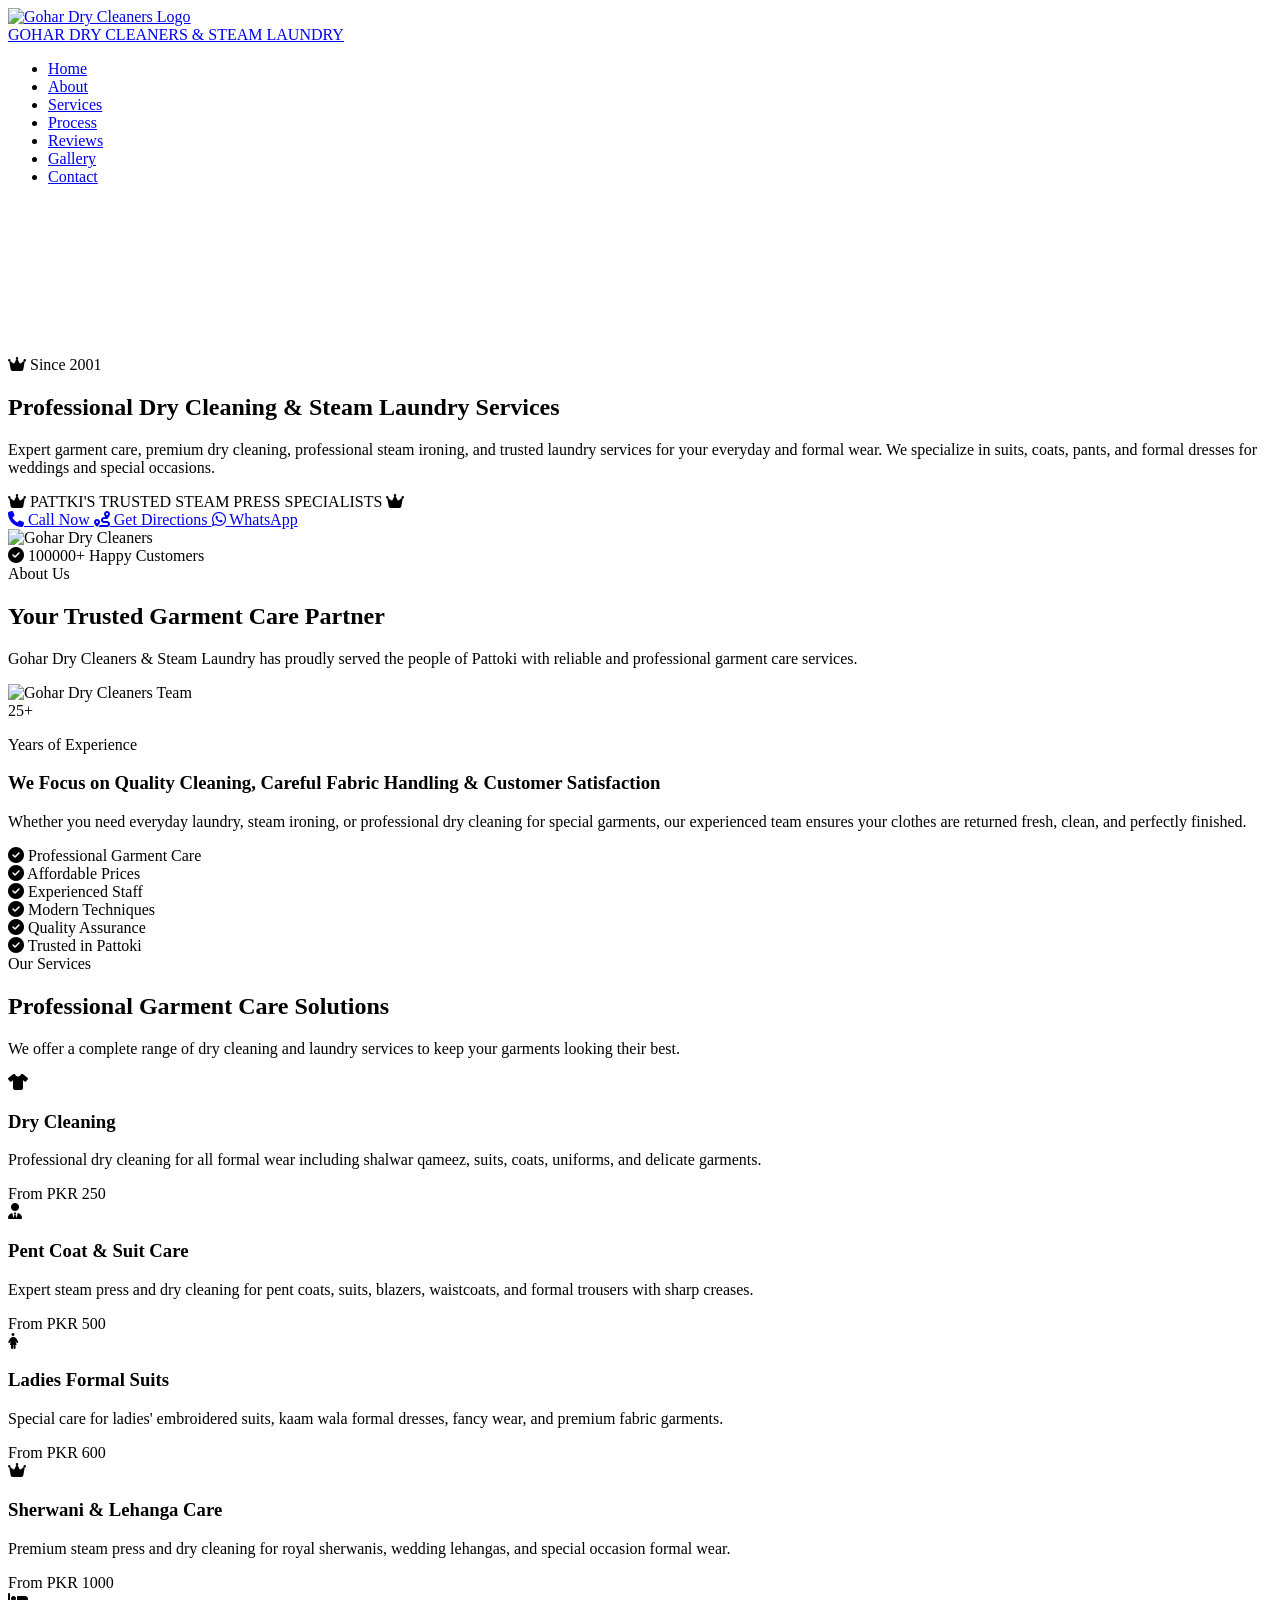
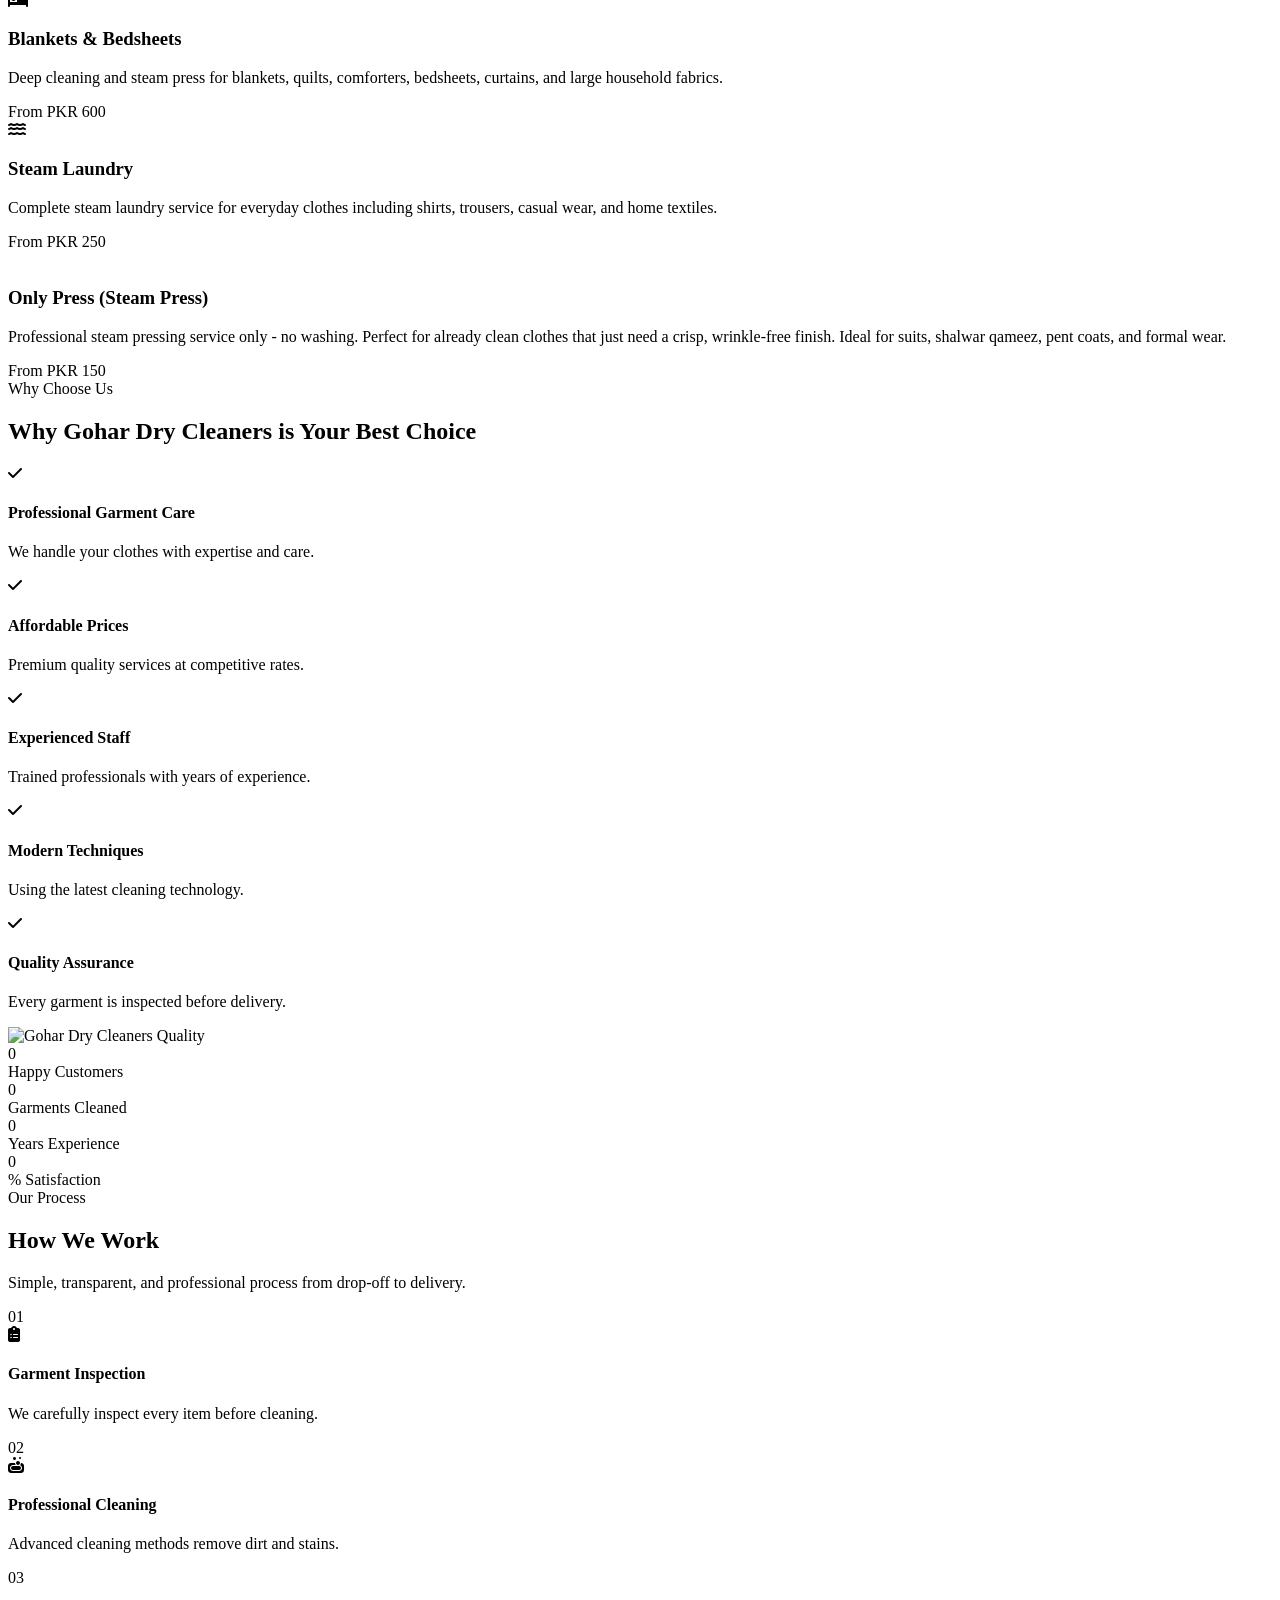
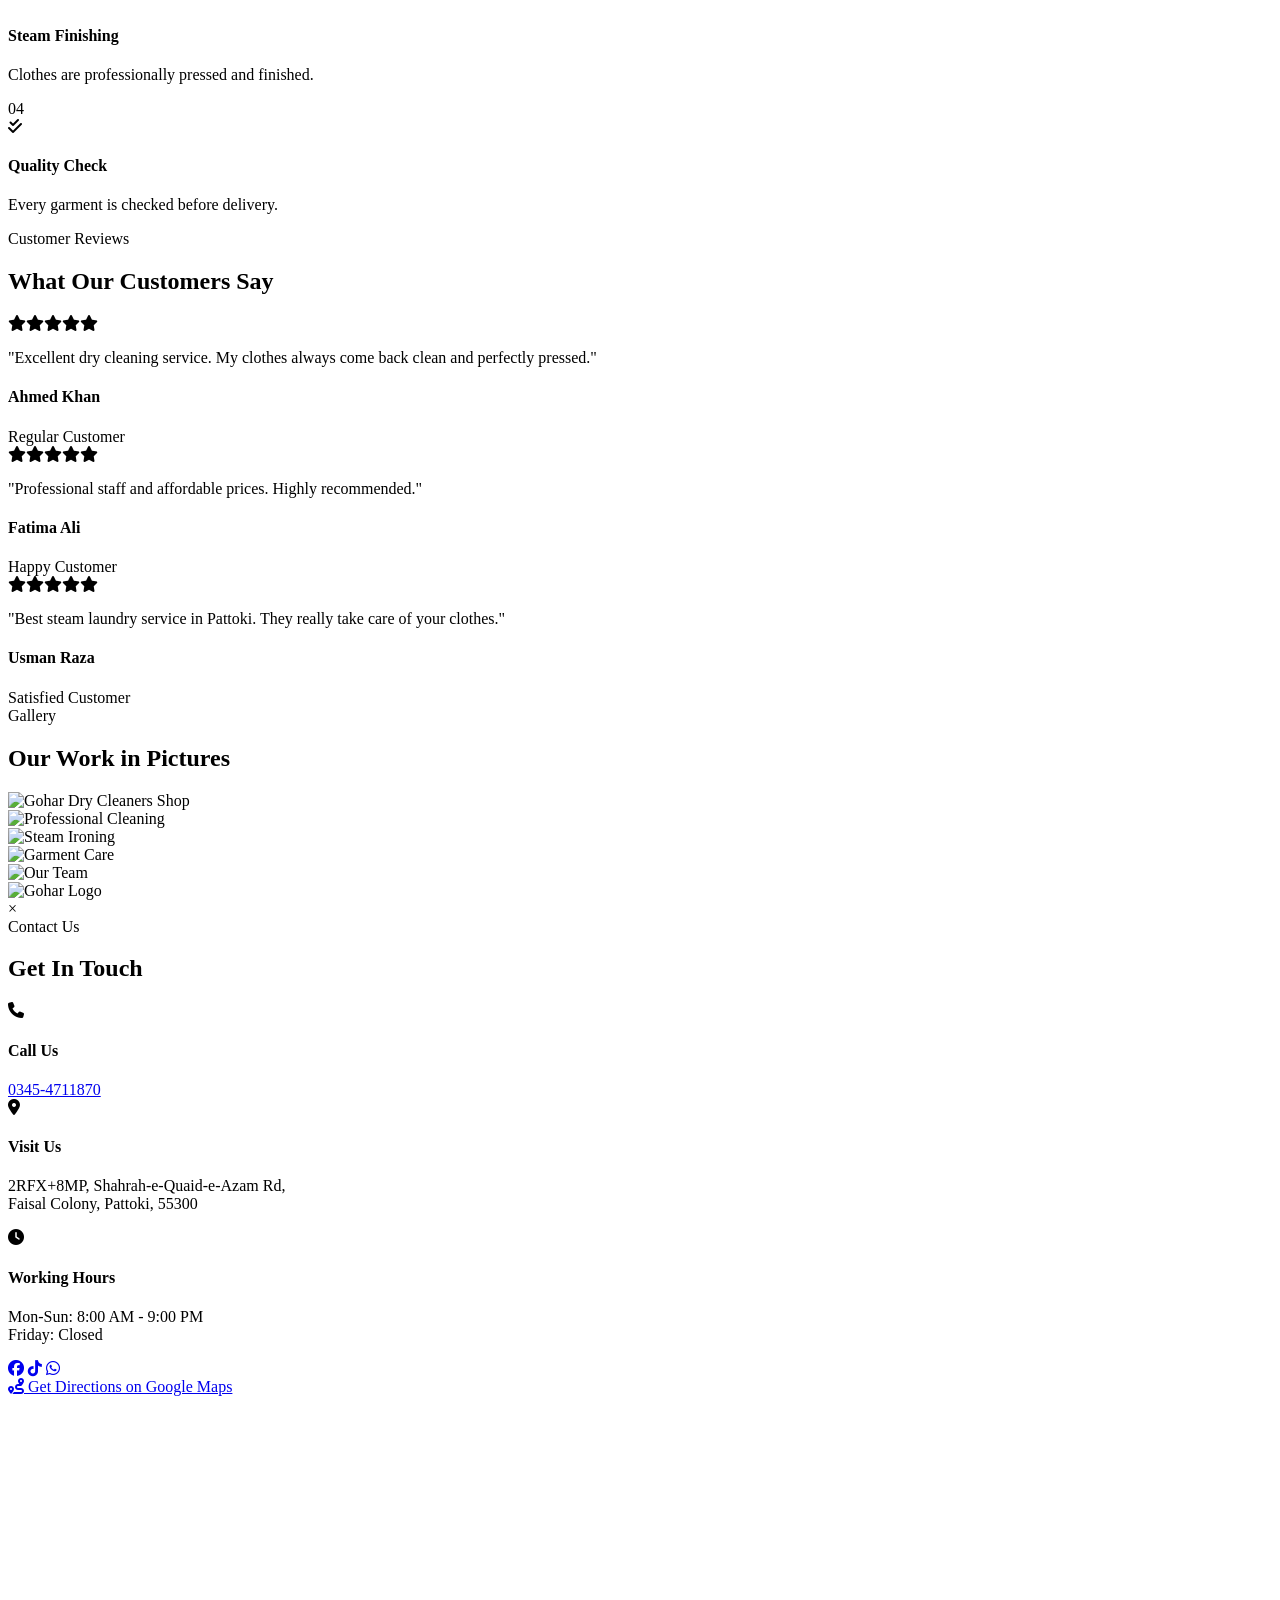
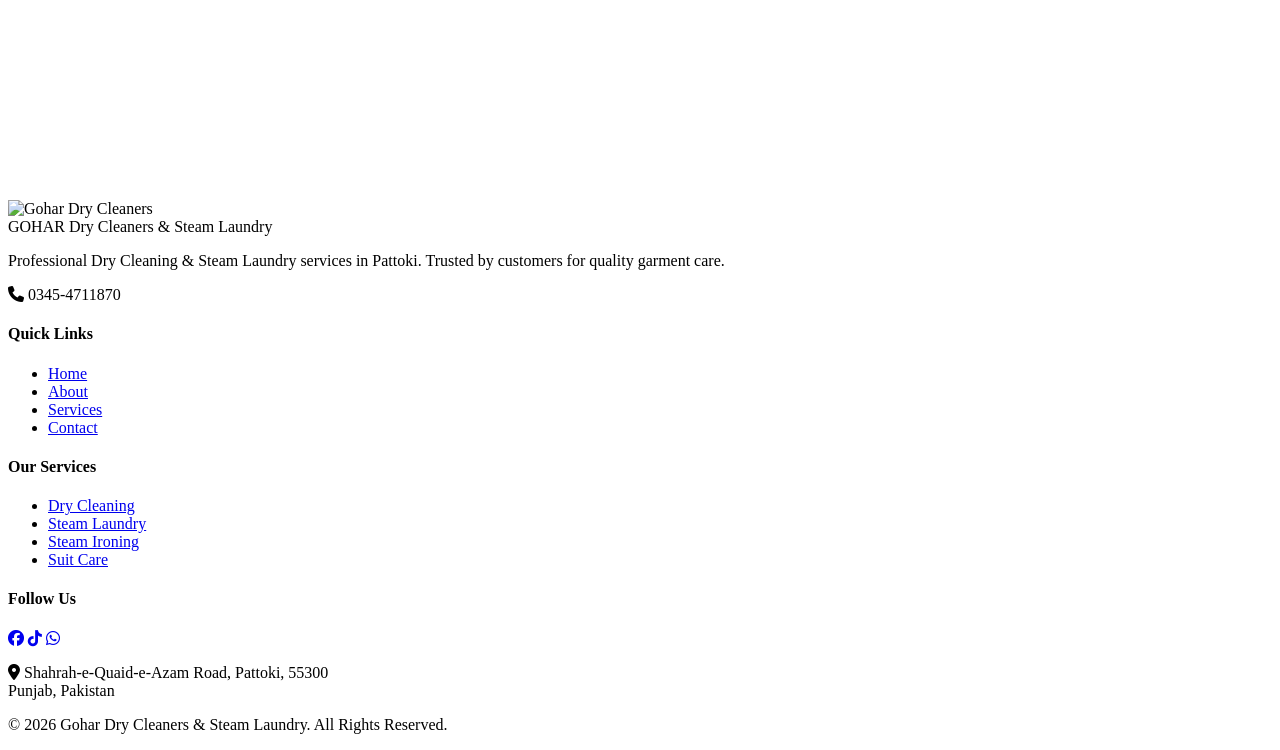
==== index.html @ aeaddcbc "Add files via upload Gohar Dry Cleaners is live now" ====
<!DOCTYPE html>
<html lang="en">
<head>
    <meta charset="UTF-8" />
    <meta name="viewport" content="width=device-width, initial-scale=1.0" />
    <title>Gohar Dry Cleaners - Premium Steam Press Specialists</title>
    
    <!-- Font Awesome -->
    <link rel="stylesheet" href="https://cdnjs.cloudflare.com/ajax/libs/font-awesome/6.5.0/css/all.min.css" />
    
    <!-- Google Fonts -->
    <link href="https://fonts.googleapis.com/css2?family=Poppins:wght@300;400;500;600;700;800;900&display=swap" rel="stylesheet" />
    
    <!-- CSS -->
    <link rel="stylesheet" href="css/style.css" />
</head>
<body>

    <!-- ===== CUSTOM CURSOR ===== -->
    <div class="custom-cursor"></div>
    <div class="custom-cursor-dot"></div>

    <!-- ===== SCROLL PROGRESS BAR ===== -->
    <div class="scroll-progress">
        <div class="scroll-progress-bar"></div>
    </div>

    <!-- ===== NAVBAR ===== -->
    <nav class="navbar">
        <div class="container">
            <div class="nav-wrapper">
                <div class="logo">
                    <a href="#">
                        <img src="images/logo.png" alt="Gohar Dry Cleaners Logo" />
                        <div class="logo-text">
                            <span class="logo-main gradient-text">GOHAR</span>
                            <span class="logo-sub-large">DRY CLEANERS & STEAM LAUNDRY</span>
                        </div>
                    </a>
                </div>
                <ul class="nav-menu">
                    <li><a href="#home" class="active">Home</a></li>
                    <li><a href="#about">About</a></li>
                    <li><a href="#services">Services</a></li>
                    <li><a href="#process">Process</a></li>
                    <li><a href="#reviews">Reviews</a></li>
                    <li><a href="#gallery">Gallery</a></li>
                    <li><a href="#contact">Contact</a></li>
                </ul>
                <div class="hamburger">
                    <span></span>
                    <span></span>
                    <span></span>
                </div>
            </div>
        </div>
    </nav>

    <!-- ===== HERO SECTION WITH PARTICLES ===== -->
    <section id="home" class="hero">
        <canvas id="particles-canvas"></canvas>
        <div class="container">
            <div class="hero-grid">
                <div class="hero-content">
                    <div class="hero-badge glass-card">
                        <i class="fas fa-crown"></i> Since 2001
                    </div>
                    <h1>Professional Dry Cleaning & <span class="gradient-text">Steam Laundry</span> Services</h1>
                    <p>Expert garment care, premium dry cleaning, professional steam ironing, and trusted laundry services for your everyday and formal wear. We specialize in suits, coats, pants, and formal dresses for weddings and special occasions.</p>
                    
                    <div class="hero-special-badge glass-card">
                        <i class="fas fa-crown"></i> 
                        <span>PATTKI'S TRUSTED STEAM PRESS SPECIALISTS</span>
                        <i class="fas fa-crown"></i>
                    </div>
                    
                    <div class="hero-buttons">
                        <a href="tel:03454711870" class="btn btn-primary btn-glow">
                            <i class="fas fa-phone"></i> Call Now
                        </a>
                        <a href="https://www.google.com/maps/dir/?api=1&destination=Gohar+Dry+Cleaners+Pattoki" target="_blank" class="btn btn-secondary">
                            <i class="fas fa-route"></i> Get Directions
                        </a>
                        <a href="https://wa.me/923454711870" target="_blank" class="btn btn-whatsapp">
                            <i class="fab fa-whatsapp"></i> WhatsApp
                        </a>
                    </div>
                </div>
                <div class="hero-image">
                    <img src="images/hero.jpeg" alt="Gohar Dry Cleaners" />
                    <div class="floating-badge glass-card">
                        <i class="fas fa-check-circle"></i> 100000+ Happy Customers
                    </div>
                </div>
            </div>
        </div>
    </section>

    <!-- ===== ABOUT US ===== -->
    <section id="about" class="about">
        <div class="container">
            <div class="section-header">
                <span class="section-tag">About Us</span>
                <h2>Your Trusted Garment Care Partner</h2>
                <p>Gohar Dry Cleaners & Steam Laundry has proudly served the people of Pattoki with reliable and professional garment care services.</p>
            </div>
            <div class="about-grid">
                <div class="about-image">
                    <img src="images/about.png" alt="Gohar Dry Cleaners Team" />
                    <div class="experience-badge glass-card">
                        <span>25+</span>
                        <p>Years of Experience</p>
                    </div>
                </div>
                <div class="about-content">
                    <h3>We Focus on Quality Cleaning, Careful Fabric Handling & Customer Satisfaction</h3>
                    <p>Whether you need everyday laundry, steam ironing, or professional dry cleaning for special garments, our experienced team ensures your clothes are returned fresh, clean, and perfectly finished.</p>
                    <div class="about-features">
                        <div class="feature-item"><i class="fas fa-check-circle"></i> Professional Garment Care</div>
                        <div class="feature-item"><i class="fas fa-check-circle"></i> Affordable Prices</div>
                        <div class="feature-item"><i class="fas fa-check-circle"></i> Experienced Staff</div>
                        <div class="feature-item"><i class="fas fa-check-circle"></i> Modern Techniques</div>
                        <div class="feature-item"><i class="fas fa-check-circle"></i> Quality Assurance</div>
                        <div class="feature-item"><i class="fas fa-check-circle"></i> Trusted in Pattoki</div>
                    </div>
                </div>
            </div>
        </div>
    </section>

    <!-- ===== SERVICES - 3D TILT CARDS ===== -->
    <section id="services" class="services">
        <div class="container">
            <div class="section-header">
                <span class="section-tag">Our Services</span>
                <h2>Professional Garment Care Solutions</h2>
                <p>We offer a complete range of dry cleaning and laundry services to keep your garments looking their best.</p>
            </div>
            <div class="services-grid">
    <!-- Card 1: Dry Cleaning -->
    <div class="service-card tilt-card" data-tilt>
        <div class="service-icon"><i class="fas fa-tshirt"></i></div>
        <h3>Dry Cleaning</h3>
        <p>Professional dry cleaning for all formal wear including shalwar qameez, suits, coats, uniforms, and delicate garments.</p>
        <div class="service-hover">
            <span>From PKR 250</span>
        </div>
    </div>

    <!-- Card 2: Pent Coat & Suit Care -->
    <div class="service-card tilt-card" data-tilt>
        <div class="service-icon"><i class="fas fa-user-tie"></i></div>
        <h3>Pent Coat & Suit Care</h3>
        <p>Expert steam press and dry cleaning for pent coats, suits, blazers, waistcoats, and formal trousers with sharp creases.</p>
        <div class="service-hover">
            <span>From PKR 500</span>
        </div>
    </div>

    <!-- Card 3: Ladies Formal Suits -->
    <div class="service-card tilt-card" data-tilt>
        <div class="service-icon"><i class="fas fa-female"></i></div>
        <h3>Ladies Formal Suits</h3>
        <p>Special care for ladies' embroidered suits, kaam wala formal dresses, fancy wear, and premium fabric garments.</p>
        <div class="service-hover">
            <span>From PKR 600</span>
        </div>
    </div>

    <!-- Card 4: Sherwani & Lehanga Care -->
    <div class="service-card tilt-card" data-tilt>
        <div class="service-icon"><i class="fas fa-crown"></i></div>
        <h3>Sherwani & Lehanga Care</h3>
        <p>Premium steam press and dry cleaning for royal sherwanis, wedding lehangas, and special occasion formal wear.</p>
        <div class="service-hover">
            <span>From PKR 1000</span>
        </div>
    </div>

    <!-- Card 5: Blankets, Curtains & Bedsheets -->
    <div class="service-card tilt-card" data-tilt>
        <div class="service-icon"><i class="fas fa-bed"></i></div>
        <h3>Blankets & Bedsheets</h3>
        <p>Deep cleaning and steam press for blankets, quilts, comforters, bedsheets, curtains, and large household fabrics.</p>
        <div class="service-hover">
            <span>From PKR 600</span>
        </div>
    </div>

    

    <!-- Card 6: Steam Laundry -->
    <div class="service-card tilt-card" data-tilt>
        <div class="service-icon"><i class="fas fa-water"></i></div>
        <h3>Steam Laundry</h3>
        <p>Complete steam laundry service for everyday clothes including shirts, trousers, casual wear, and home textiles.</p>
        <div class="service-hover">
            <span>From PKR 250</span>
        </div>
    </div>

    <!-- Card 7: Only Press (Steam Press Only) -->
<div class="service-card tilt-card" data-tilt>
    <div class="service-icon"><i class="fas fa-iron"></i></div>
    <h3>Only Press (Steam Press)</h3>
    <p>Professional steam pressing service only - no washing. Perfect for already clean clothes that just need a crisp, wrinkle-free finish. Ideal for suits, shalwar qameez, pent coats, and formal wear.</p>
    <div class="service-hover">
        <span>From PKR 150</span>
    </div>
</div>
</div>
        </div>
    </section>

    <!-- ===== WHY CHOOSE US ===== -->
    <section id="why-us" class="why-us">
        <div class="container">
            <div class="why-grid">
                <div class="why-content">
                    <span class="section-tag">Why Choose Us</span>
                    <h2>Why Gohar Dry Cleaners is Your Best Choice</h2>
                    <div class="why-items">
                        <div class="why-item">
                            <div class="why-icon"><i class="fas fa-check"></i></div>
                            <div>
                                <h4>Professional Garment Care</h4>
                                <p>We handle your clothes with expertise and care.</p>
                            </div>
                        </div>
                        <div class="why-item">
                            <div class="why-icon"><i class="fas fa-check"></i></div>
                            <div>
                                <h4>Affordable Prices</h4>
                                <p>Premium quality services at competitive rates.</p>
                            </div>
                        </div>
                        <div class="why-item">
                            <div class="why-icon"><i class="fas fa-check"></i></div>
                            <div>
                                <h4>Experienced Staff</h4>
                                <p>Trained professionals with years of experience.</p>
                            </div>
                        </div>
                        <div class="why-item">
                            <div class="why-icon"><i class="fas fa-check"></i></div>
                            <div>
                                <h4>Modern Techniques</h4>
                                <p>Using the latest cleaning technology.</p>
                            </div>
                        </div>
                        <div class="why-item">
                            <div class="why-icon"><i class="fas fa-check"></i></div>
                            <div>
                                <h4>Quality Assurance</h4>
                                <p>Every garment is inspected before delivery.</p>
                            </div>
                        </div>
                    </div>
                </div>
                <div class="why-image">
                    <img src="images/choose.png" alt="Gohar Dry Cleaners Quality" />
                </div>
            </div>
        </div>
    </section>

    <!-- ===== STATS SECTION ===== -->
    <section class="stats-section">
        <div class="container">
            <div class="stats-grid">
                <div class="stat-item glass-card">
                    <div class="stat-number" data-count="100000">0</div>
                    <div class="stat-label">Happy Customers</div>
                </div>
                <div class="stat-item glass-card">
                    <div class="stat-number" data-count="500000">0</div>
                    <div class="stat-label">Garments Cleaned</div>
                </div>
                <div class="stat-item glass-card">
                    <div class="stat-number" data-count="25">0</div>
                    <div class="stat-label">Years Experience</div>
                </div>
                <div class="stat-item glass-card">
                    <div class="stat-number" data-count="98">0</div>
                    <div class="stat-label">% Satisfaction</div>
                </div>
            </div>
        </div>
    </section>

    <!-- ===== PROCESS ===== -->
    <section id="process" class="process">
        <div class="container">
            <div class="section-header">
                <span class="section-tag">Our Process</span>
                <h2>How We Work</h2>
                <p>Simple, transparent, and professional process from drop-off to delivery.</p>
            </div>
            <div class="process-steps">
                <div class="step">
                    <div class="step-number">01</div>
                    <div class="step-icon"><i class="fas fa-clipboard-list"></i></div>
                    <h4>Garment Inspection</h4>
                    <p>We carefully inspect every item before cleaning.</p>
                </div>
                <div class="step">
                    <div class="step-number">02</div>
                    <div class="step-icon"><i class="fas fa-soap"></i></div>
                    <h4>Professional Cleaning</h4>
                    <p>Advanced cleaning methods remove dirt and stains.</p>
                </div>
                <div class="step">
                    <div class="step-number">03</div>
                    <div class="step-icon"><i class="fas fa-iron"></i></div>
                    <h4>Steam Finishing</h4>
                    <p>Clothes are professionally pressed and finished.</p>
                </div>
                <div class="step">
                    <div class="step-number">04</div>
                    <div class="step-icon"><i class="fas fa-check-double"></i></div>
                    <h4>Quality Check</h4>
                    <p>Every garment is checked before delivery.</p>
                </div>
            </div>
        </div>
    </section>

    <!-- ===== REVIEWS ===== -->
    <section id="reviews" class="reviews">
        <div class="container">
            <div class="section-header">
                <span class="section-tag">Customer Reviews</span>
                <h2>What Our Customers Say</h2>
            </div>
            <div class="reviews-grid">
                <div class="review-card glass-card">
                    <div class="stars"><i class="fas fa-star"></i><i class="fas fa-star"></i><i class="fas fa-star"></i><i class="fas fa-star"></i><i class="fas fa-star"></i></div>
                    <p>"Excellent dry cleaning service. My clothes always come back clean and perfectly pressed."</p>
                    <div class="review-author">
                        <h4>Ahmed Khan</h4>
                        <span>Regular Customer</span>
                    </div>
                </div>
                <div class="review-card glass-card">
                    <div class="stars"><i class="fas fa-star"></i><i class="fas fa-star"></i><i class="fas fa-star"></i><i class="fas fa-star"></i><i class="fas fa-star"></i></div>
                    <p>"Professional staff and affordable prices. Highly recommended."</p>
                    <div class="review-author">
                        <h4>Fatima Ali</h4>
                        <span>Happy Customer</span>
                    </div>
                </div>
                <div class="review-card glass-card">
                    <div class="stars"><i class="fas fa-star"></i><i class="fas fa-star"></i><i class="fas fa-star"></i><i class="fas fa-star"></i><i class="fas fa-star"></i></div>
                    <p>"Best steam laundry service in Pattoki. They really take care of your clothes."</p>
                    <div class="review-author">
                        <h4>Usman Raza</h4>
                        <span>Satisfied Customer</span>
                    </div>
                </div>
            </div>
        </div>
    </section>

    <!-- ===== GALLERY ===== -->
    <section id="gallery" class="gallery">
        <div class="container">
            <div class="section-header">
                <span class="section-tag">Gallery</span>
                <h2>Our Work in Pictures</h2>
            </div>
            <div class="gallery-grid">
                <div class="gallery-item" onclick="openLightbox(this)">
                    <img src="images/shop1.png" alt="Gohar Dry Cleaners Shop" />
                </div>
                <div class="gallery-item" onclick="openLightbox(this)">
                    <img src="images/shop2.png" alt="Professional Cleaning" />
                </div>
                <div class="gallery-item" onclick="openLightbox(this)">
                    <img src="images/shop3.png" alt="Steam Ironing" />
                </div>
                <div class="gallery-item" onclick="openLightbox(this)">
                    <img src="images/shop4.png" alt="Garment Care" />
                </div>
                <div class="gallery-item" onclick="openLightbox(this)">
                    <img src="images/shop5.png" alt="Our Team" />
                </div>
                <div class="gallery-item" onclick="openLightbox(this)">
                    <img src="images/logo.png" alt="Gohar Logo" />
                </div>
            </div>
        </div>
    </section>

    <!-- ===== LIGHTBOX ===== -->
    <div class="lightbox" onclick="closeLightbox()">
        <span class="lightbox-close">&times;</span>
        <img class="lightbox-content" id="lightbox-img" />
    </div>

    <!-- ===== CONTACT ===== -->
    <section id="contact" class="contact">
        <div class="container">
            <div class="section-header">
                <span class="section-tag">Contact Us</span>
                <h2>Get In Touch</h2>
            </div>
            <div class="contact-grid">
                <div class="contact-info">
                    <div class="contact-card glass-card">
                        <div class="contact-icon"><i class="fas fa-phone"></i></div>
                        <div>
                            <h4>Call Us</h4>
                            <a href="tel:03454711870">0345-4711870</a>
                        </div>
                    </div>
                    <div class="contact-card glass-card">
                        <div class="contact-icon"><i class="fas fa-map-marker-alt"></i></div>
                        <div>
                            <h4>Visit Us</h4>
                            <p>2RFX+8MP, Shahrah-e-Quaid-e-Azam Rd,<br />Faisal Colony, Pattoki, 55300</p>
                        </div>
                    </div>
                    <div class="contact-card glass-card">
                        <div class="contact-icon"><i class="fas fa-clock"></i></div>
                        <div>
                            <h4>Working Hours</h4>
                            <p>Mon-Sun: 8:00 AM - 9:00 PM<br />Friday: Closed</p>
                        </div>
                    </div>
                    <div class="contact-social">
                        <a href="https://www.facebook.com/share/1DLvvdnVit/" target="_blank"><i class="fab fa-facebook"></i></a>
                        <a href="https://www.tiktok.com/@gohar.dry.cleaner?_r=1&_t=ZS-98560fPremC" target="_blank"><i class="fab fa-tiktok"></i></a>
                        <a href="https://wa.me/923454711870" target="_blank"><i class="fab fa-whatsapp"></i></a>
                    </div>
                    <a href="https://www.google.com/maps/dir/?api=1&destination=Gohar+Dry+Cleaners+Pattoki" target="_blank" class="btn btn-route" style="width:100%; justify-content:center; margin-top:10px;">
                        <i class="fas fa-route"></i> Get Directions on Google Maps
                    </a>
                </div>
                <div class="contact-map">
                    <iframe src="https://www.google.com/maps/embed?pb=!1m18!1m12!1m3!1d3396.700447624654!2d73.84749067519998!3d31.635347174122217!2m3!1f0!2f0!3f0!3m2!1i1024!2i768!4f13.1!3m3!1m2!1s0x3922576c3d2c9e4d%3A0xd9b18d0b3a8f1d7f!2sGohar%20Dry%20Cleaners%20%26%20Steam%20Laundry!5e0!3m2!1sen!2s!4v1700000000000" style="border:0; width:100%; height:400px; border-radius:16px;" allowfullscreen="" loading="lazy"></iframe>
                </div>
            </div>
        </div>
    </section>

    <!-- ===== FOOTER ===== -->
    <footer class="footer">
        <div class="container">
            <div class="footer-grid">
                <div class="footer-about">
                    <div class="footer-logo">
                        <img src="images/logo.png" alt="Gohar Dry Cleaners" />
                        <div class="footer-logo-text">
                            <span>GOHAR</span>
                            <span class="footer-sub">Dry Cleaners & Steam Laundry</span>
                        </div>
                    </div>
                    <p>Professional Dry Cleaning & Steam Laundry services in Pattoki. Trusted by customers for quality garment care.</p>
                    <p class="footer-phone"><i class="fas fa-phone"></i> 0345-4711870</p>
                </div>
                <div class="footer-links">
                    <h4>Quick Links</h4>
                    <ul>
                        <li><a href="#home">Home</a></li>
                        <li><a href="#about">About</a></li>
                        <li><a href="#services">Services</a></li>
                        <li><a href="#contact">Contact</a></li>
                    </ul>
                </div>
                <div class="footer-links">
                    <h4>Our Services</h4>
                    <ul>
                        <li><a href="#">Dry Cleaning</a></li>
                        <li><a href="#">Steam Laundry</a></li>
                        <li><a href="#">Steam Ironing</a></li>
                        <li><a href="#">Suit Care</a></li>
                    </ul>
                </div>
                <div class="footer-newsletter">
                    <h4>Follow Us</h4>
                    <div class="footer-social">
                        <a href="https://www.facebook.com/share/1DLvvdnVit/" target="_blank"><i class="fab fa-facebook"></i></a>
                        <a href="https://www.tiktok.com/@gohar.dry.cleaner?_r=1&_t=ZS-98560fPremC" target="_blank"><i class="fab fa-tiktok"></i></a>
                    
                        <a href="https://wa.me/923454711870" target="_blank"><i class="fab fa-whatsapp"></i></a>
                    </div>
                    <p class="footer-address">
                        <i class="fas fa-location-dot"></i>
                        Shahrah-e-Quaid-e-Azam Road, Pattoki, 55300<br />Punjab, Pakistan
                    </p>
                </div>
            </div>
            <div class="footer-bottom">
                <p>&copy; 2026 Gohar Dry Cleaners & Steam Laundry. All Rights Reserved.</p>
            </div>
        </div>
    </footer>

    <!-- ===== SCRIPTS ===== -->
    <script src="js/particles.js"></script>
    <script src="js/script.js"></script>
</body>
</html>
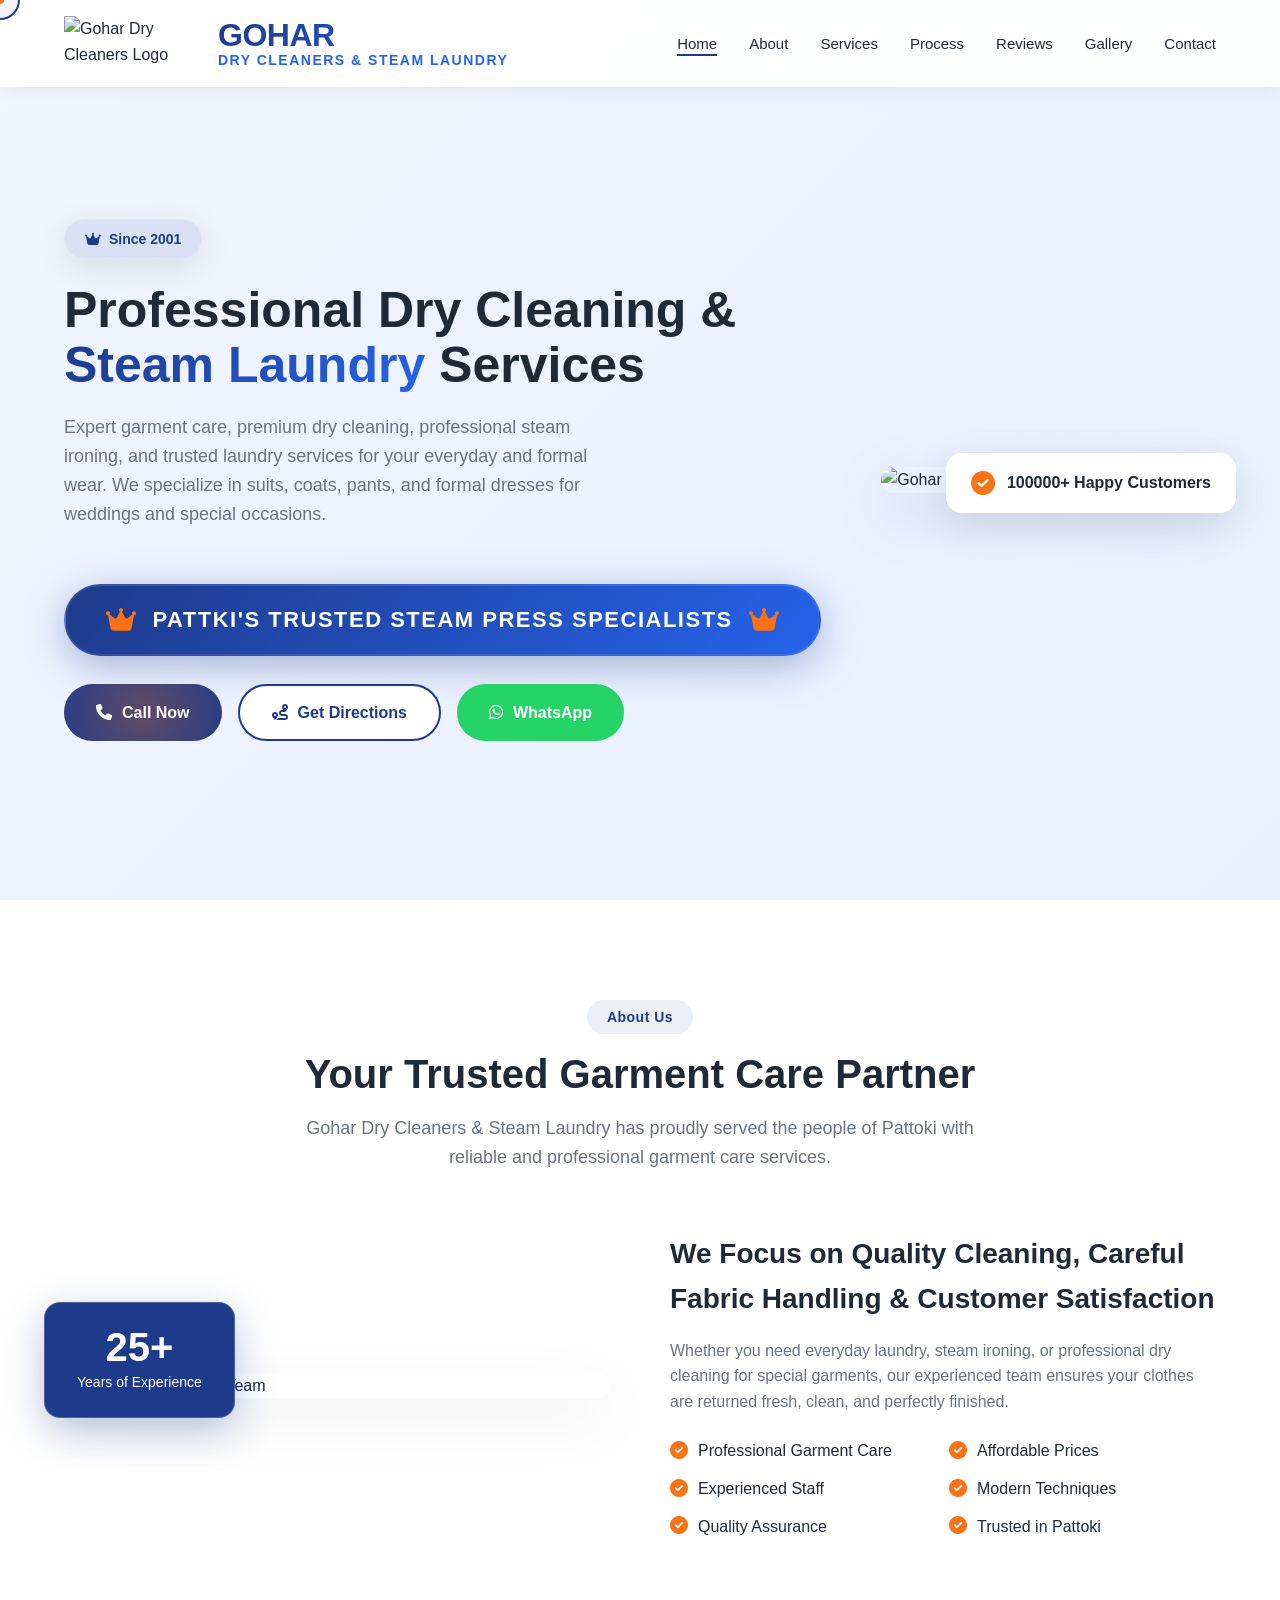
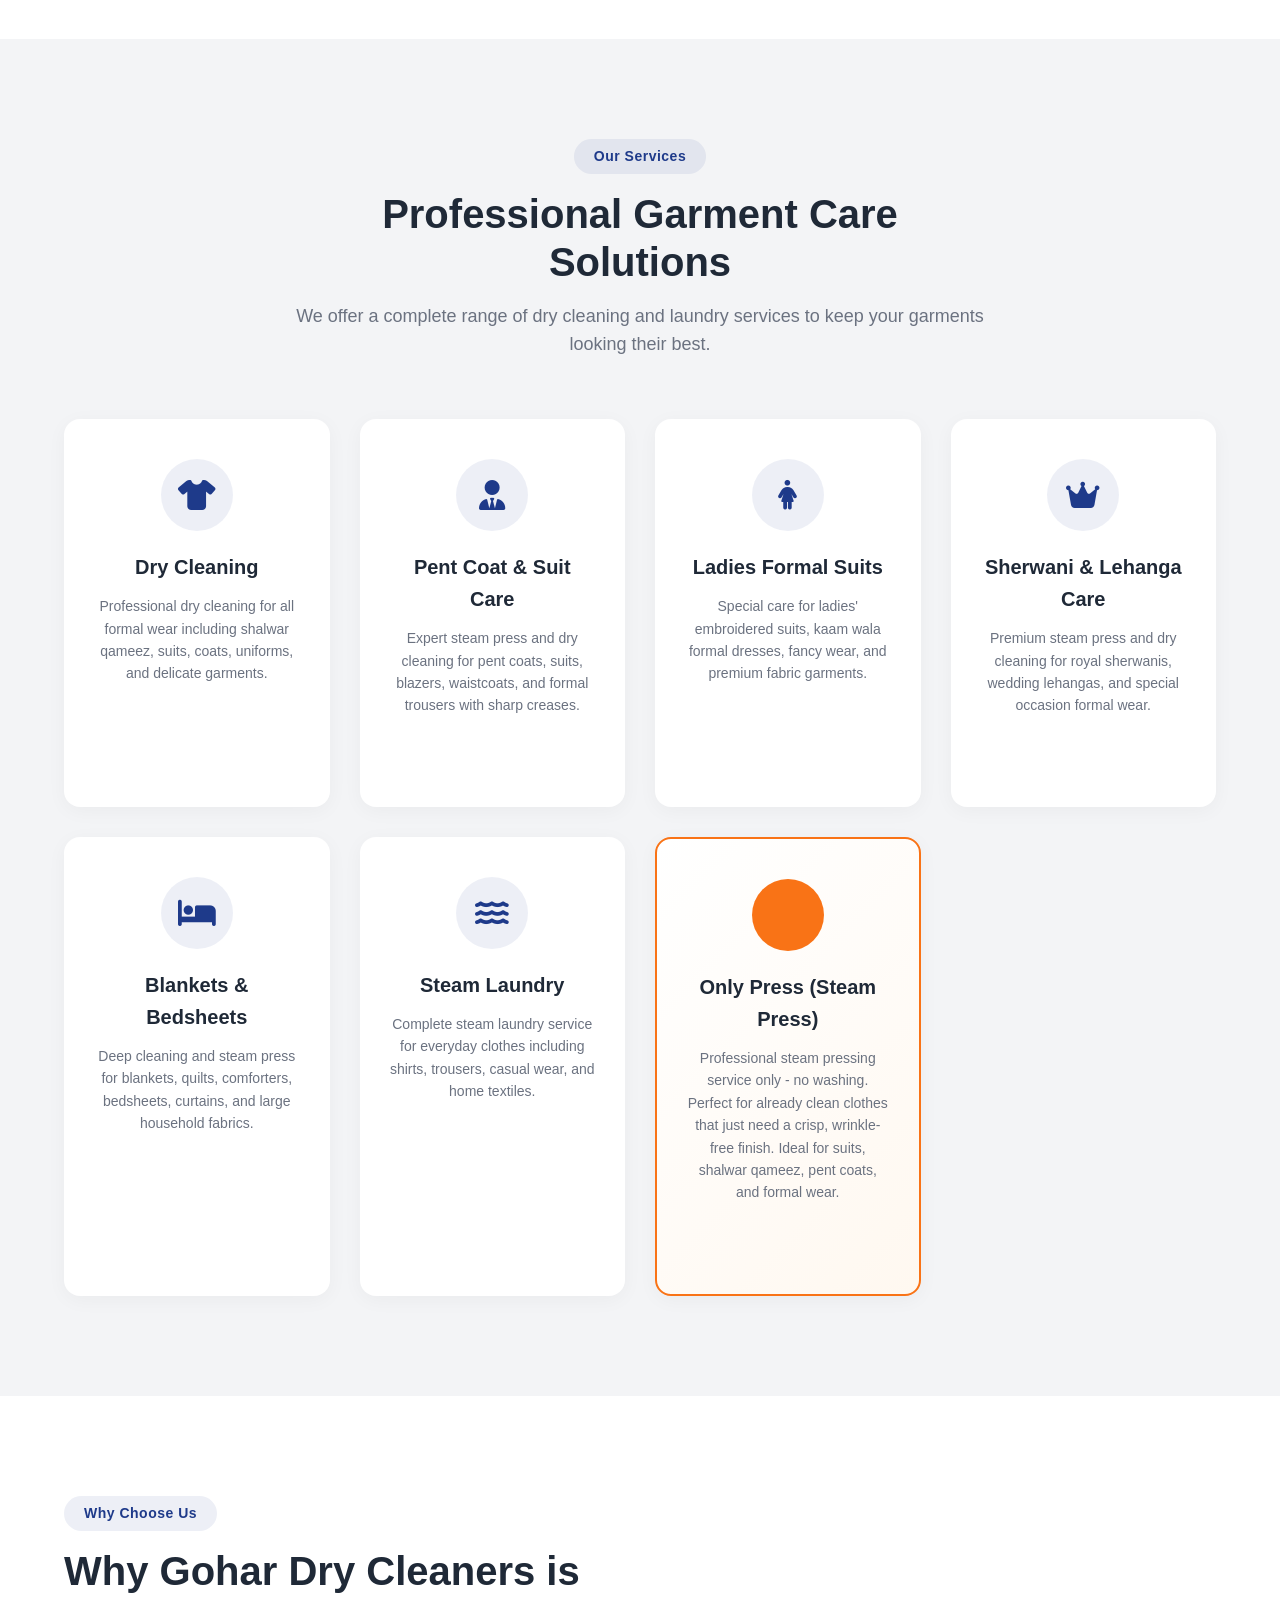
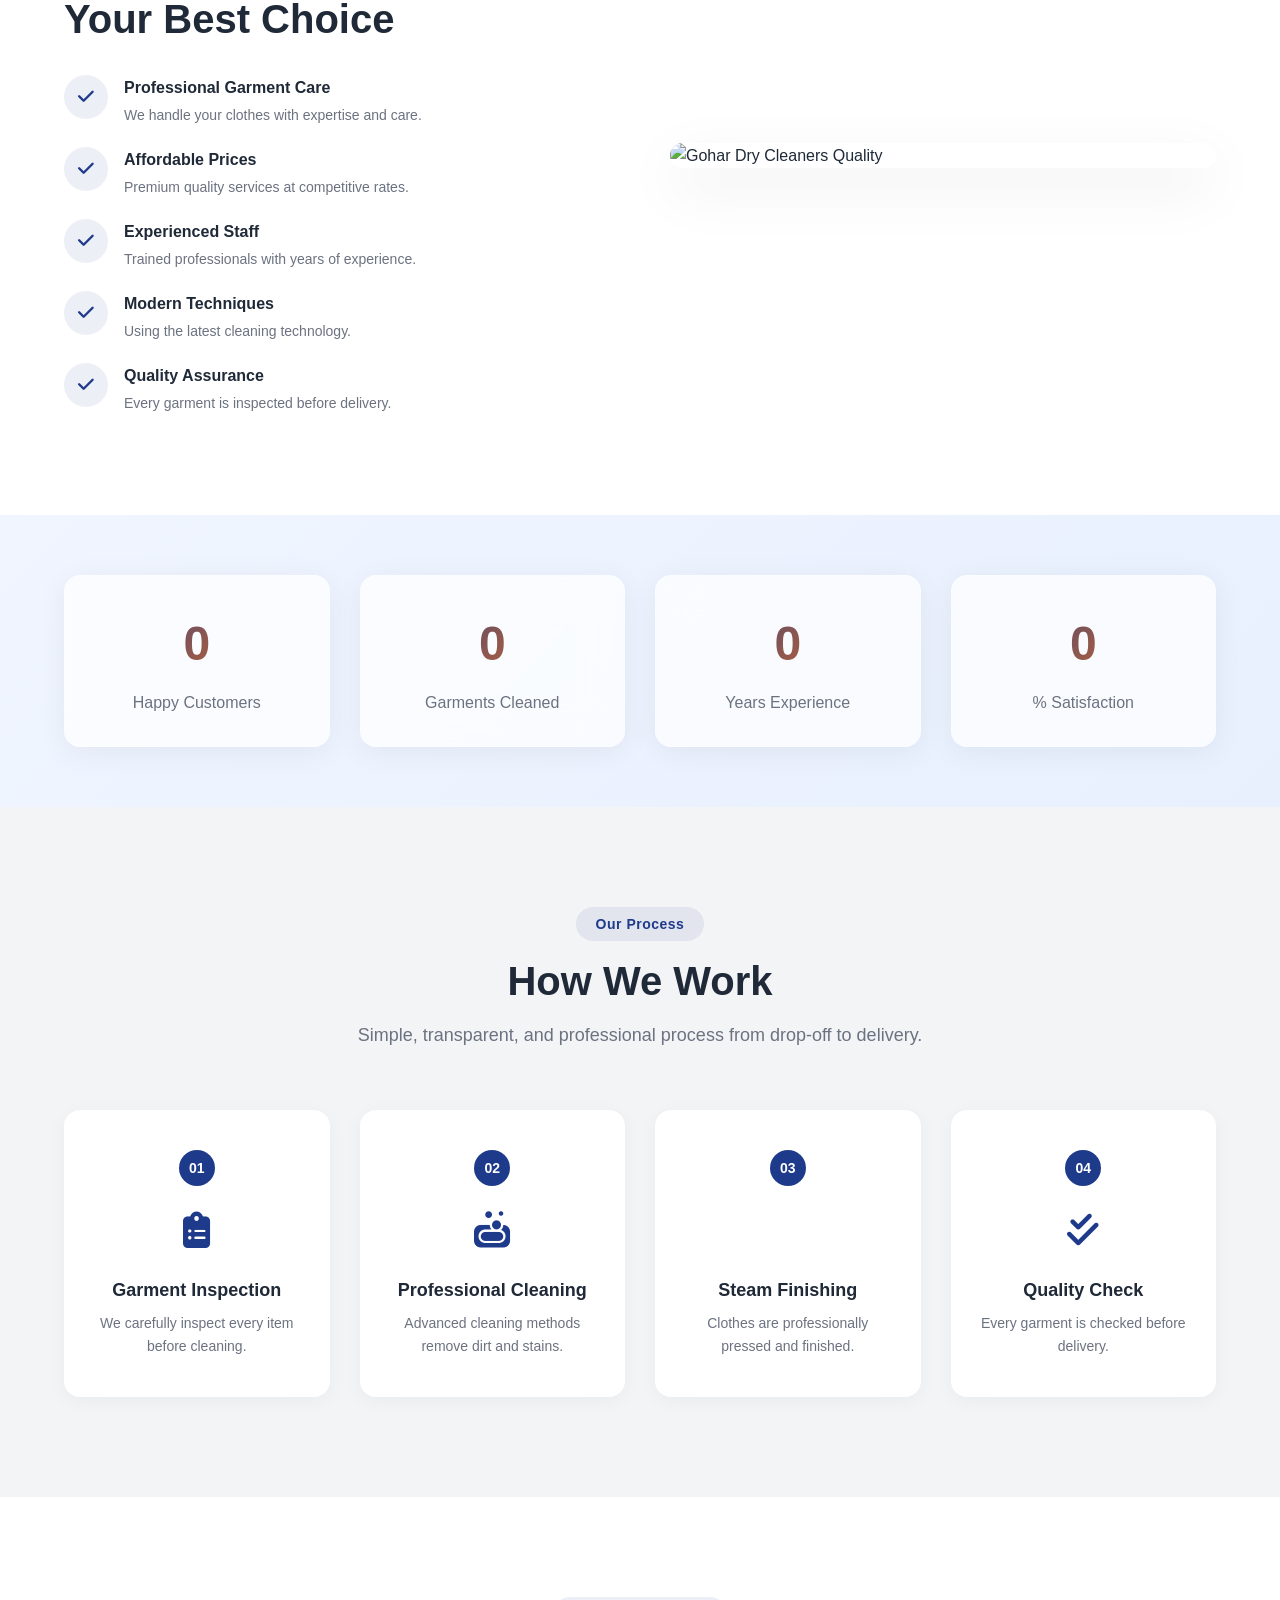
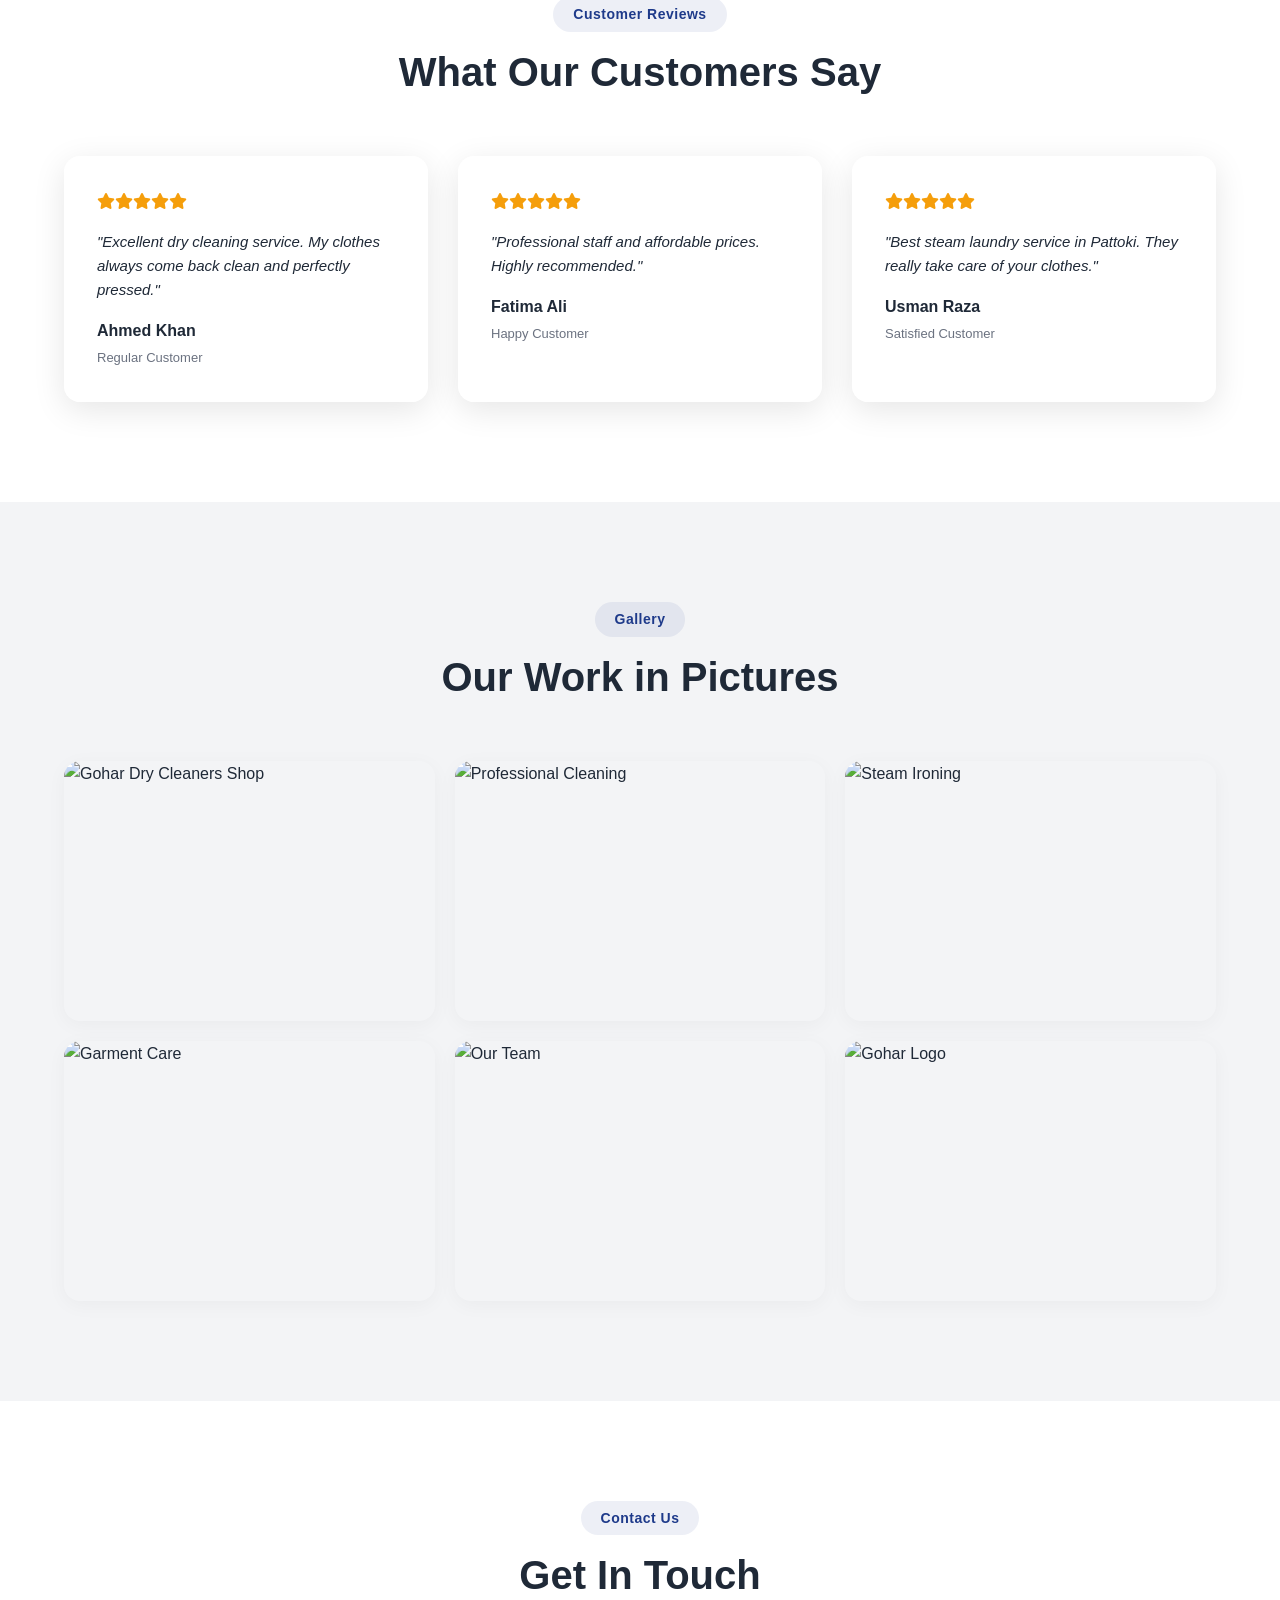
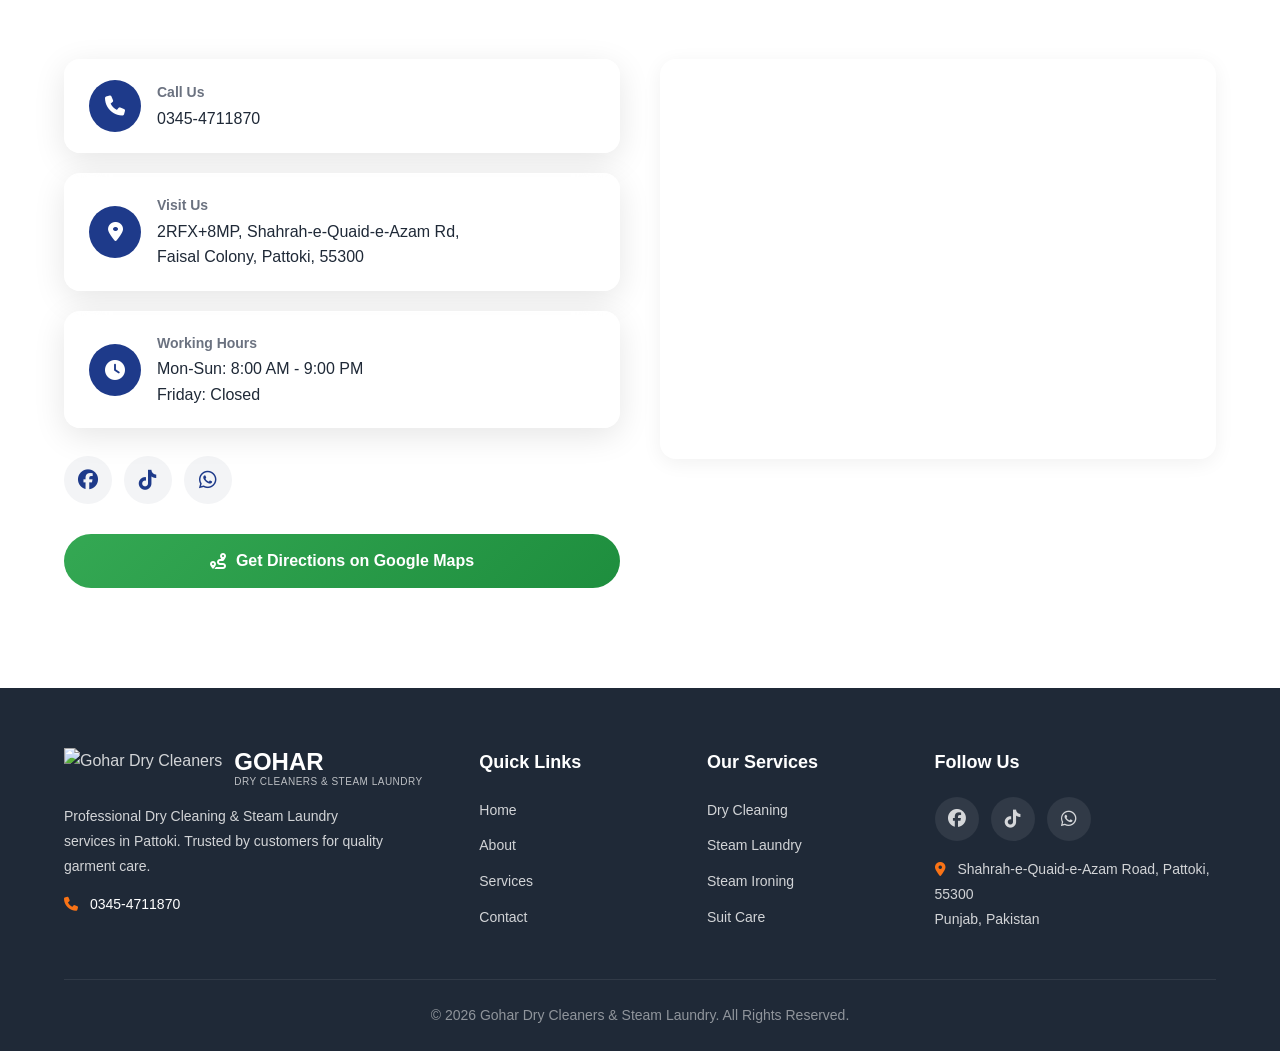
==== commit 173efcfa: "Update index.html" ====
--- a/index.html
+++ b/index.html
@@ -12,7 +12,7 @@
     <link href="https://fonts.googleapis.com/css2?family=Poppins:wght@300;400;500;600;700;800;900&display=swap" rel="stylesheet" />
     
     <!-- CSS -->
-    <link rel="stylesheet" href="css/style.css" />
+    <link rel="stylesheet" href="style.css" />
 </head>
 <body>
 
@@ -500,4 +500,4 @@
     <script src="js/particles.js"></script>
     <script src="js/script.js"></script>
 </body>
-</html>+</html>
--- a/style.css
+++ b/style.css
@@ -0,0 +1,1460 @@
+/* ============================================ */
+/* ===== RESET & BASE ===== */
+/* ============================================ */
+
+* {
+    margin: 0;
+    padding: 0;
+    box-sizing: border-box;
+}
+
+:root {
+    --primary: #1E3A8A;
+    --primary-light: #2563EB;
+    --secondary: #F97316;
+    --white: #FFFFFF;
+    --light-gray: #F3F4F6;
+    --gray: #6B7280;
+    --dark: #1F2937;
+    --shadow: 0 10px 40px rgba(0,0,0,0.08);
+    --radius: 16px;
+    --transition: all 0.3s cubic-bezier(0.4, 0, 0.2, 1);
+}
+
+html {
+    scroll-behavior: smooth;
+}
+
+body {
+    font-family: 'Poppins', sans-serif;
+    color: var(--dark);
+    line-height: 1.6;
+    overflow-x: hidden;
+    background: var(--white);
+    cursor: none;
+}
+
+a {
+    text-decoration: none;
+    color: inherit;
+}
+ul {
+    list-style: none;
+}
+img {
+    max-width: 100%;
+    display: block;
+}
+
+.container {
+    max-width: 1200px;
+    margin: 0 auto;
+    padding: 0 24px;
+}
+
+/* ============================================ */
+/* ===== CUSTOM SCROLLBAR ===== */
+/* ============================================ */
+
+::-webkit-scrollbar {
+    width: 10px;
+}
+
+::-webkit-scrollbar-track {
+    background: var(--light-gray);
+}
+
+::-webkit-scrollbar-thumb {
+    background: linear-gradient(180deg, var(--primary), var(--secondary));
+    border-radius: 10px;
+}
+
+::-webkit-scrollbar-thumb:hover {
+    background: var(--primary-light);
+}
+
+/* ============================================ */
+/* ===== CUSTOM CURSOR ===== */
+/* ============================================ */
+
+.custom-cursor {
+    width: 40px;
+    height: 40px;
+    border: 2px solid var(--primary);
+    border-radius: 50%;
+    position: fixed;
+    pointer-events: none;
+    z-index: 9999;
+    transition: all 0.1s ease;
+    background: rgba(30, 58, 138, 0.05);
+    transform: translate(-50%, -50%);
+}
+
+.custom-cursor-dot {
+    width: 8px;
+    height: 8px;
+    background: var(--secondary);
+    border-radius: 50%;
+    position: fixed;
+    pointer-events: none;
+    z-index: 9999;
+    transform: translate(-50%, -50%);
+    transition: all 0.05s ease;
+}
+
+.custom-cursor.hover {
+    width: 60px;
+    height: 60px;
+    background: rgba(30, 58, 138, 0.1);
+    border-color: var(--secondary);
+}
+
+/* ============================================ */
+/* ===== SCROLL PROGRESS BAR ===== */
+/* ============================================ */
+
+.scroll-progress {
+    position: fixed;
+    top: 0;
+    left: 0;
+    width: 100%;
+    height: 4px;
+    z-index: 1001;
+    background: transparent;
+}
+
+.scroll-progress-bar {
+    height: 100%;
+    background: linear-gradient(90deg, var(--primary), var(--secondary));
+    width: 0%;
+    transition: width 0.1s ease;
+}
+
+/* ============================================ */
+/* ===== SECTION HEADER ===== */
+/* ============================================ */
+
+.section-header {
+    text-align: center;
+    max-width: 700px;
+    margin: 0 auto 60px;
+}
+
+.section-tag {
+    display: inline-block;
+    background: rgba(30, 58, 138, 0.08);
+    color: var(--primary);
+    padding: 6px 20px;
+    border-radius: 50px;
+    font-size: 14px;
+    font-weight: 600;
+    letter-spacing: 0.5px;
+    margin-bottom: 16px;
+}
+
+.section-header h2 {
+    font-size: 40px;
+    font-weight: 800;
+    line-height: 1.2;
+    margin-bottom: 16px;
+}
+
+.section-header p {
+    color: var(--gray);
+    font-size: 18px;
+}
+
+/* ============================================ */
+/* ===== GLASS MORPHISM ===== */
+/* ============================================ */
+
+.glass-card {
+    background: rgba(255, 255, 255, 0.15);
+    backdrop-filter: blur(20px);
+    -webkit-backdrop-filter: blur(20px);
+    border: 1px solid rgba(255, 255, 255, 0.2);
+    box-shadow: 0 8px 32px rgba(0,0,0,0.1);
+}
+
+/* ============================================ */
+/* ===== GRADIENT TEXT ===== */
+/* ============================================ */
+
+.gradient-text {
+    background: linear-gradient(135deg, var(--primary), var(--primary-light), var(--secondary), var(--primary));
+    background-size: 300% 300%;
+    -webkit-background-clip: text;
+    -webkit-text-fill-color: transparent;
+    background-clip: text;
+    animation: gradientMove 4s ease-in-out infinite;
+    display: inline-block;
+}
+
+@keyframes gradientMove {
+    0% { background-position: 0% 50%; }
+    50% { background-position: 100% 50%; }
+    100% { background-position: 0% 50%; }
+}
+
+/* ============================================ */
+/* ===== BUTTONS ===== */
+/* ============================================ */
+
+.btn {
+    display: inline-flex;
+    align-items: center;
+    gap: 10px;
+    padding: 14px 32px;
+    border-radius: 50px;
+    font-weight: 600;
+    font-size: 16px;
+    transition: var(--transition);
+    border: none;
+    cursor: pointer;
+    position: relative;
+    overflow: hidden;
+    z-index: 1;
+}
+
+.btn-primary {
+    background: var(--primary);
+    color: var(--white);
+}
+.btn-primary:hover {
+    background: var(--primary-light);
+    transform: translateY(-3px);
+    box-shadow: 0 12px 30px rgba(30, 58, 138, 0.4);
+}
+
+.btn-secondary {
+    background: var(--white);
+    color: var(--primary);
+    border: 2px solid var(--primary);
+}
+.btn-secondary:hover {
+    background: var(--primary);
+    color: var(--white);
+    transform: translateY(-3px);
+}
+
+.btn-whatsapp {
+    background: #25D366;
+    color: var(--white);
+}
+.btn-whatsapp:hover {
+    background: #1DA851;
+    transform: translateY(-3px);
+    box-shadow: 0 12px 30px rgba(37, 211, 102, 0.4);
+}
+
+.btn-route {
+    background: linear-gradient(135deg, #34A853, #1E8E3E);
+    color: white;
+    border: none;
+}
+.btn-route:hover {
+    transform: translateY(-3px);
+    box-shadow: 0 12px 30px rgba(52, 168, 83, 0.4);
+}
+
+/* ===== GLOW BUTTON ===== */
+.btn-glow {
+    position: relative;
+    overflow: hidden;
+    z-index: 1;
+}
+
+.btn-glow::before {
+    content: '';
+    position: absolute;
+    top: -50%;
+    left: -50%;
+    width: 200%;
+    height: 200%;
+    background: radial-gradient(circle, rgba(249, 115, 22, 0.3), transparent 60%);
+    animation: glowRotate 4s linear infinite;
+    z-index: -1;
+}
+
+@keyframes glowRotate {
+    0% { transform: rotate(0deg); }
+    100% { transform: rotate(360deg); }
+}
+
+/* ============================================ */
+/* ===== NAVBAR ===== */
+/* ============================================ */
+
+.navbar {
+    position: fixed;
+    top: 0;
+    width: 100%;
+    background: rgba(255, 255, 255, 0.95);
+    backdrop-filter: blur(12px);
+    z-index: 1000;
+    padding: 16px 0;
+    box-shadow: 0 2px 20px rgba(0,0,0,0.06);
+    transition: var(--transition);
+}
+
+.navbar.scrolled {
+    padding: 10px 0;
+    box-shadow: 0 4px 30px rgba(0,0,0,0.1);
+}
+
+.nav-wrapper {
+    display: flex;
+    justify-content: space-between;
+    align-items: center;
+}
+
+.logo a {
+    display: flex;
+    align-items: center;
+    gap: 14px;
+    text-decoration: none;
+}
+
+.logo img {
+    height: 55px !important;
+    width: auto !important;
+    max-width: 140px !important;
+    object-fit: contain !important;
+    background: transparent !important;
+    display: block !important;
+}
+
+.logo-text {
+    display: flex;
+    flex-direction: column;
+    line-height: 1.1;
+}
+
+.logo-main {
+    font-size: 32px !important;
+    font-weight: 900 !important;
+    color: var(--primary) !important;
+    letter-spacing: -0.5px !important;
+    text-transform: uppercase;
+    line-height: 1;
+}
+
+.logo-sub-large {
+    font-size: 14px !important;
+    font-weight: 700 !important;
+    color: var(--primary-light) !important;
+    letter-spacing: 1.5px !important;
+    text-transform: uppercase;
+    margin-top: 2px;
+}
+
+.nav-menu {
+    display: flex;
+    align-items: center;
+    gap: 32px;
+}
+
+.nav-menu a {
+    font-weight: 500;
+    font-size: 15px;
+    color: var(--dark);
+    transition: var(--transition);
+    position: relative;
+}
+
+.nav-menu a::after {
+    content: '';
+    position: absolute;
+    bottom: -4px;
+    left: 0;
+    width: 0;
+    height: 2px;
+    background: var(--primary);
+    transition: var(--transition);
+}
+
+.nav-menu a:hover::after,
+.nav-menu a.active::after {
+    width: 100%;
+}
+
+.nav-menu a:hover {
+    color: var(--primary);
+}
+
+.hamburger {
+    display: none;
+    flex-direction: column;
+    gap: 5px;
+    cursor: pointer;
+}
+
+.hamburger span {
+    display: block;
+    width: 28px;
+    height: 3px;
+    background: var(--primary);
+    border-radius: 3px;
+    transition: var(--transition);
+}
+
+.hamburger.active span:nth-child(1) {
+    transform: rotate(45deg) translate(6px, 6px);
+}
+.hamburger.active span:nth-child(2) {
+    opacity: 0;
+}
+.hamburger.active span:nth-child(3) {
+    transform: rotate(-45deg) translate(6px, -6px);
+}
+
+/* ============================================ */
+/* ===== HERO WITH PARTICLES ===== */
+/* ============================================ */
+
+.hero {
+    padding: 140px 0 80px;
+    background: linear-gradient(135deg, #F0F5FF 0%, #E8F0FE 100%);
+    min-height: 100vh;
+    display: flex;
+    align-items: center;
+    position: relative;
+    overflow: hidden;
+}
+
+#particles-canvas {
+    position: absolute;
+    top: 0;
+    left: 0;
+    width: 100%;
+    height: 100%;
+    z-index: 0;
+}
+
+.hero-grid {
+    display: grid;
+    grid-template-columns: 1fr 1fr;
+    gap: 60px;
+    align-items: center;
+    position: relative;
+    z-index: 1;
+}
+
+.hero-content .hero-badge {
+    display: inline-flex;
+    align-items: center;
+    gap: 8px;
+    background: rgba(30, 58, 138, 0.1);
+    color: var(--primary);
+    padding: 8px 20px;
+    border-radius: 50px;
+    font-size: 14px;
+    font-weight: 600;
+    margin-bottom: 24px;
+}
+
+.hero-content h1 {
+    font-size: 50px;
+    font-weight: 900;
+    line-height: 1.1;
+    margin-bottom: 20px;
+}
+
+.hero-content p {
+    font-size: 18px;
+    color: var(--gray);
+    max-width: 540px;
+    margin-bottom: 32px;
+}
+
+.hero-special-badge {
+    display: inline-flex;
+    align-items: center;
+    justify-content: center;
+    gap: 16px;
+    background: linear-gradient(135deg, var(--primary), var(--primary-light));
+    color: var(--white);
+    padding: 16px 40px;
+    border-radius: 60px;
+    font-size: 22px !important;
+    font-weight: 900 !important;
+    margin: 24px 0 28px;
+    box-shadow: 0 10px 40px rgba(30, 58, 138, 0.35);
+    animation: pulse-badge 2.5s ease-in-out infinite;
+    letter-spacing: 1.5px;
+    border: 2px solid rgba(255,255,255,0.1);
+    text-transform: uppercase;
+    white-space: nowrap;
+}
+
+.hero-special-badge i {
+    color: var(--secondary);
+    font-size: 26px !important;
+}
+
+@keyframes pulse-badge {
+    0% { transform: scale(1); box-shadow: 0 10px 40px rgba(30, 58, 138, 0.35); }
+    50% { transform: scale(1.04); box-shadow: 0 18px 60px rgba(30, 58, 138, 0.55); }
+    100% { transform: scale(1); box-shadow: 0 10px 40px rgba(30, 58, 138, 0.35); }
+}
+
+.hero-buttons {
+    display: flex;
+    flex-wrap: wrap;
+    gap: 16px;
+}
+
+.hero-image {
+    position: relative;
+}
+
+.hero-image img {
+    border-radius: var(--radius);
+    box-shadow: 0 20px 60px rgba(30, 58, 138, 0.15);
+    width: 100%;
+    max-height: 450px;
+    object-fit: cover;
+}
+
+.floating-badge {
+    position: absolute;
+    bottom: -20px;
+    right: -20px;
+    background: var(--white);
+    padding: 16px 24px;
+    border-radius: var(--radius);
+    box-shadow: 0 12px 40px rgba(0,0,0,0.1);
+    display: flex;
+    align-items: center;
+    gap: 12px;
+    font-weight: 600;
+}
+
+.floating-badge i {
+    color: var(--secondary);
+    font-size: 24px;
+}
+
+/* ============================================ */
+/* ===== ABOUT ===== */
+/* ============================================ */
+
+.about {
+    padding: 100px 0;
+    background: var(--white);
+}
+
+.about-grid {
+    display: grid;
+    grid-template-columns: 1fr 1fr;
+    gap: 60px;
+    align-items: center;
+}
+
+.about-image {
+    position: relative;
+}
+
+.about-image img {
+    border-radius: var(--radius);
+    width: 100%;
+    max-height: 450px;
+    object-fit: cover;
+    box-shadow: 0 20px 60px rgba(0,0,0,0.08);
+}
+
+.experience-badge {
+    position: absolute;
+    bottom: -20px;
+    left: -20px;
+    background: var(--primary);
+    color: var(--white);
+    padding: 24px 32px;
+    border-radius: var(--radius);
+    text-align: center;
+    box-shadow: 0 12px 40px rgba(30, 58, 138, 0.3);
+}
+
+.experience-badge span {
+    font-size: 40px;
+    font-weight: 900;
+    display: block;
+    line-height: 1;
+}
+
+.experience-badge p {
+    font-size: 14px;
+    font-weight: 500;
+    margin-top: 4px;
+}
+
+.about-content h3 {
+    font-size: 28px;
+    font-weight: 700;
+    margin-bottom: 16px;
+}
+
+.about-content p {
+    color: var(--gray);
+    margin-bottom: 24px;
+    font-size: 16px;
+}
+
+.about-features {
+    display: grid;
+    grid-template-columns: 1fr 1fr;
+    gap: 12px;
+}
+
+.feature-item {
+    display: flex;
+    align-items: center;
+    gap: 10px;
+    font-weight: 500;
+}
+
+.feature-item i {
+    color: var(--secondary);
+    font-size: 18px;
+}
+
+/* ============================================ */
+/* ===== SERVICES - 3D TILT CARDS ===== */
+/* ============================================ */
+
+.services {
+    padding: 100px 0;
+    background: var(--light-gray);
+}
+
+.services-grid {
+    display: grid;
+    grid-template-columns: repeat(auto-fit, minmax(220px, 1fr));
+    gap: 30px;
+}
+
+.service-card {
+    background: var(--white);
+    padding: 40px 30px;
+    border-radius: var(--radius);
+    text-align: center;
+    transition: var(--transition);
+    box-shadow: 0 4px 20px rgba(0,0,0,0.04);
+    position: relative;
+    overflow: hidden;
+    transform-style: preserve-3d;
+    perspective: 1000px;
+}
+
+.service-card::before {
+    content: '';
+    position: absolute;
+    top: -50%;
+    left: -50%;
+    width: 200%;
+    height: 200%;
+    background: radial-gradient(circle, rgba(30, 58, 138, 0.05), transparent 60%);
+    opacity: 0;
+    transition: var(--transition);
+}
+
+.service-card:hover::before {
+    opacity: 1;
+}
+
+.service-card:hover {
+    transform: translateY(-10px) scale(1.02);
+    box-shadow: 0 20px 60px rgba(30, 58, 138, 0.15);
+}
+
+.service-icon {
+    width: 72px;
+    height: 72px;
+    background: rgba(30, 58, 138, 0.08);
+    border-radius: 50%;
+    display: flex;
+    align-items: center;
+    justify-content: center;
+    margin: 0 auto 20px;
+    font-size: 30px;
+    color: var(--primary);
+    transition: var(--transition);
+}
+
+.service-card:hover .service-icon {
+    background: var(--primary);
+    color: var(--white);
+    transform: rotateY(180deg);
+}
+
+.service-card h3 {
+    font-size: 20px;
+    font-weight: 700;
+    margin-bottom: 12px;
+}
+
+.service-card p {
+    color: var(--gray);
+    font-size: 14px;
+    margin-bottom: 16px;
+}
+
+.service-hover {
+    opacity: 0;
+    transform: translateY(20px);
+    transition: var(--transition);
+}
+
+.service-card:hover .service-hover {
+    opacity: 1;
+    transform: translateY(0);
+}
+
+.service-hover span {
+    display: inline-block;
+    background: linear-gradient(135deg, var(--primary), var(--secondary));
+    color: white;
+    padding: 6px 20px;
+    border-radius: 50px;
+    font-weight: 600;
+    font-size: 14px;
+}
+
+/* ============================================ */
+/* ===== WHY CHOOSE US ===== */
+/* ============================================ */
+
+.why-us {
+    padding: 100px 0;
+    background: var(--white);
+}
+
+.why-grid {
+    display: grid;
+    grid-template-columns: 1fr 1fr;
+    gap: 60px;
+    align-items: center;
+}
+
+.why-content h2 {
+    font-size: 40px;
+    font-weight: 800;
+    line-height: 1.2;
+    margin-bottom: 32px;
+}
+
+.why-items {
+    display: flex;
+    flex-direction: column;
+    gap: 20px;
+}
+
+.why-item {
+    display: flex;
+    gap: 16px;
+    align-items: flex-start;
+}
+
+.why-icon {
+    width: 44px;
+    height: 44px;
+    min-width: 44px;
+    background: rgba(30, 58, 138, 0.08);
+    border-radius: 50%;
+    display: flex;
+    align-items: center;
+    justify-content: center;
+    color: var(--primary);
+    font-size: 18px;
+}
+
+.why-item h4 {
+    font-weight: 600;
+    margin-bottom: 4px;
+}
+.why-item p {
+    color: var(--gray);
+    font-size: 14px;
+}
+
+.why-image img {
+    border-radius: var(--radius);
+    width: 100%;
+    max-height: 500px;
+    object-fit: cover;
+    box-shadow: 0 20px 60px rgba(0,0,0,0.08);
+}
+
+/* ============================================ */
+/* ===== STATS SECTION ===== */
+/* ============================================ */
+
+.stats-section {
+    padding: 60px 0;
+    background: linear-gradient(135deg, #F0F5FF, #E8F0FE);
+}
+
+.stats-grid {
+    display: grid;
+    grid-template-columns: repeat(4, 1fr);
+    gap: 30px;
+}
+
+.stat-item {
+    text-align: center;
+    padding: 30px 20px;
+    background: rgba(255, 255, 255, 0.7);
+    backdrop-filter: blur(20px);
+    border-radius: 16px;
+    box-shadow: 0 5px 30px rgba(0,0,0,0.06);
+    transition: var(--transition);
+}
+
+.stat-item:hover {
+    transform: translateY(-10px);
+    box-shadow: 0 15px 50px rgba(30, 58, 138, 0.15);
+}
+
+.stat-number {
+    font-size: 48px;
+    font-weight: 900;
+    background: linear-gradient(135deg, var(--primary), var(--secondary));
+    -webkit-background-clip: text;
+    -webkit-text-fill-color: transparent;
+    background-clip: text;
+}
+
+.stat-label {
+    font-size: 16px;
+    color: var(--gray);
+    margin-top: 8px;
+    font-weight: 500;
+}
+
+/* ============================================ */
+/* ===== PROCESS ===== */
+/* ============================================ */
+
+.process {
+    padding: 100px 0;
+    background: var(--light-gray);
+}
+
+.process-steps {
+    display: grid;
+    grid-template-columns: repeat(auto-fit, minmax(230px, 1fr));
+    gap: 30px;
+}
+
+.step {
+    background: var(--white);
+    padding: 40px 30px;
+    border-radius: var(--radius);
+    text-align: center;
+    position: relative;
+    transition: var(--transition);
+    box-shadow: 0 4px 20px rgba(0,0,0,0.04);
+}
+
+.step:hover {
+    transform: translateY(-6px);
+    box-shadow: 0 20px 60px rgba(0,0,0,0.08);
+}
+
+.step-number {
+    font-size: 14px;
+    font-weight: 800;
+    color: var(--white);
+    background: var(--primary);
+    width: 36px;
+    height: 36px;
+    border-radius: 50%;
+    display: flex;
+    align-items: center;
+    justify-content: center;
+    margin: 0 auto 16px;
+}
+
+.step-icon {
+    font-size: 36px;
+    color: var(--primary);
+    margin-bottom: 16px;
+}
+
+.step h4 {
+    font-size: 18px;
+    font-weight: 700;
+    margin-bottom: 8px;
+}
+
+.step p {
+    color: var(--gray);
+    font-size: 14px;
+}
+
+/* ============================================ */
+/* ===== REVIEWS ===== */
+/* ============================================ */
+
+.reviews {
+    padding: 100px 0;
+    background: var(--white);
+}
+
+.reviews-grid {
+    display: grid;
+    grid-template-columns: repeat(auto-fit, minmax(280px, 1fr));
+    gap: 30px;
+}
+
+.review-card {
+    background: rgba(255, 255, 255, 0.7);
+    backdrop-filter: blur(20px);
+    padding: 32px;
+    border-radius: var(--radius);
+    transition: var(--transition);
+    border: 1px solid rgba(255,255,255,0.2);
+}
+
+.review-card:hover {
+    transform: translateY(-4px);
+    box-shadow: 0 12px 40px rgba(0,0,0,0.06);
+}
+
+.stars {
+    color: #F59E0B;
+    margin-bottom: 16px;
+    font-size: 16px;
+}
+
+.review-card p {
+    font-style: italic;
+    color: var(--dark);
+    margin-bottom: 16px;
+    font-size: 15px;
+}
+
+.review-author h4 {
+    font-weight: 700;
+    font-size: 16px;
+}
+
+.review-author span {
+    color: var(--gray);
+    font-size: 13px;
+}
+
+/* ============================================ */
+/* ===== GALLERY WITH LIGHTBOX ===== */
+/* ============================================ */
+
+.gallery {
+    padding: 100px 0;
+    background: var(--light-gray);
+}
+
+.gallery-grid {
+    display: grid;
+    grid-template-columns: repeat(3, 1fr);
+    gap: 20px;
+}
+
+.gallery-item {
+    overflow: hidden;
+    border-radius: var(--radius);
+    box-shadow: 0 4px 20px rgba(0,0,0,0.04);
+    cursor: pointer;
+}
+
+.gallery-item img {
+    width: 100%;
+    height: 260px;
+    object-fit: cover;
+    transition: var(--transition);
+}
+
+.gallery-item:hover img {
+    transform: scale(1.08);
+}
+
+/* ===== LIGHTBOX ===== */
+.lightbox {
+    display: none;
+    position: fixed;
+    top: 0;
+    left: 0;
+    width: 100%;
+    height: 100%;
+    background: rgba(0,0,0,0.9);
+    z-index: 9999;
+    justify-content: center;
+    align-items: center;
+    animation: fadeIn 0.3s ease;
+}
+
+.lightbox.active {
+    display: flex;
+}
+
+.lightbox-content {
+    max-width: 80%;
+    max-height: 80%;
+    border-radius: 12px;
+    box-shadow: 0 20px 80px rgba(0,0,0,0.5);
+}
+
+.lightbox-close {
+    position: absolute;
+    top: 30px;
+    right: 40px;
+    color: white;
+    font-size: 48px;
+    cursor: pointer;
+    transition: var(--transition);
+}
+
+.lightbox-close:hover {
+    transform: rotate(90deg);
+}
+
+@keyframes fadeIn {
+    from { opacity: 0; }
+    to { opacity: 1; }
+}
+
+/* ============================================ */
+/* ===== CONTACT ===== */
+/* ============================================ */
+
+.contact {
+    padding: 100px 0;
+    background: var(--white);
+}
+
+.contact-grid {
+    display: grid;
+    grid-template-columns: 1fr 1fr;
+    gap: 40px;
+}
+
+.contact-info {
+    display: flex;
+    flex-direction: column;
+    gap: 20px;
+}
+
+.contact-card {
+    display: flex;
+    gap: 16px;
+    padding: 20px 24px;
+    background: rgba(255, 255, 255, 0.7);
+    backdrop-filter: blur(20px);
+    border-radius: var(--radius);
+    align-items: center;
+    border: 1px solid rgba(255,255,255,0.2);
+}
+
+.contact-icon {
+    width: 52px;
+    height: 52px;
+    min-width: 52px;
+    background: var(--primary);
+    color: var(--white);
+    border-radius: 50%;
+    display: flex;
+    align-items: center;
+    justify-content: center;
+    font-size: 20px;
+}
+
+.contact-card h4 {
+    font-weight: 600;
+    font-size: 14px;
+    color: var(--gray);
+    margin-bottom: 2px;
+}
+.contact-card p,
+.contact-card a {
+    font-weight: 500;
+    font-size: 16px;
+}
+.contact-card a:hover {
+    color: var(--primary);
+}
+
+.contact-social {
+    display: flex;
+    gap: 12px;
+    margin-top: 8px;
+}
+
+.contact-social a {
+    width: 48px;
+    height: 48px;
+    background: var(--light-gray);
+    border-radius: 50%;
+    display: flex;
+    align-items: center;
+    justify-content: center;
+    font-size: 20px;
+    color: var(--primary);
+    transition: var(--transition);
+}
+
+.contact-social a:hover {
+    background: var(--primary);
+    color: var(--white);
+    transform: translateY(-3px);
+}
+
+.contact-map iframe {
+    width: 100%;
+    height: 400px;
+    border-radius: var(--radius);
+    box-shadow: 0 4px 20px rgba(0,0,0,0.06);
+}
+
+/* ============================================ */
+/* ===== FOOTER ===== */
+/* ============================================ */
+
+.footer {
+    background: var(--dark);
+    color: rgba(255,255,255,0.8);
+    padding: 60px 0 0;
+}
+
+.footer-grid {
+    display: grid;
+    grid-template-columns: 2fr 1fr 1fr 1.5fr;
+    gap: 40px;
+    padding-bottom: 40px;
+    border-bottom: 1px solid rgba(255,255,255,0.08);
+}
+
+.footer-logo {
+    display: flex;
+    align-items: center;
+    gap: 12px;
+    margin-bottom: 16px;
+}
+
+.footer-logo img {
+    height: 40px;
+    width: auto;
+}
+
+.footer-logo-text {
+    display: flex;
+    flex-direction: column;
+    line-height: 1.1;
+}
+
+.footer-logo-text span:first-child {
+    font-size: 24px !important;
+    font-weight: 900 !important;
+    color: var(--white) !important;
+    text-transform: uppercase;
+}
+
+.footer-sub {
+    font-size: 10px !important;
+    font-weight: 500 !important;
+    color: rgba(255,255,255,0.7) !important;
+    text-transform: uppercase;
+    letter-spacing: 0.5px;
+}
+
+.footer-about p {
+    font-size: 14px;
+    line-height: 1.8;
+    max-width: 320px;
+}
+
+.footer-phone {
+    margin-top: 12px;
+    font-weight: 500;
+    color: var(--white);
+}
+
+.footer-phone i {
+    color: var(--secondary);
+    margin-right: 8px;
+}
+
+.footer-links h4,
+.footer-newsletter h4 {
+    color: var(--white);
+    font-weight: 700;
+    font-size: 18px;
+    margin-bottom: 20px;
+}
+
+.footer-links ul li {
+    margin-bottom: 10px;
+}
+
+.footer-links ul a {
+    font-size: 14px;
+    transition: var(--transition);
+}
+
+.footer-links ul a:hover {
+    color: var(--secondary);
+    padding-left: 6px;
+}
+
+.footer-social {
+    display: flex;
+    gap: 12px;
+    margin-bottom: 16px;
+}
+
+.footer-social a {
+    width: 44px;
+    height: 44px;
+    background: rgba(255,255,255,0.08);
+    border-radius: 50%;
+    display: flex;
+    align-items: center;
+    justify-content: center;
+    font-size: 18px;
+    transition: var(--transition);
+}
+
+.footer-social a:hover {
+    background: var(--primary);
+    transform: translateY(-3px);
+}
+
+.footer-address {
+    font-size: 14px;
+    line-height: 1.8;
+}
+.footer-address i {
+    color: var(--secondary);
+    margin-right: 8px;
+}
+
+.footer-bottom {
+    text-align: center;
+    padding: 24px 0;
+    font-size: 14px;
+    color: rgba(255,255,255,0.5);
+}
+
+/* ============================================ */
+/* ===== RESPONSIVE ===== */
+/* ============================================ */
+
+@media (max-width: 1024px) {
+    .hero-grid, .about-grid, .why-grid, .contact-grid {
+        grid-template-columns: 1fr;
+        gap: 40px;
+    }
+    .hero {
+        padding: 120px 0 60px;
+        min-height: auto;
+    }
+    .hero-content h1 {
+        font-size: 38px;
+    }
+    .hero-special-badge {
+        font-size: 18px !important;
+        padding: 14px 28px;
+        white-space: normal;
+    }
+    .gallery-grid {
+        grid-template-columns: repeat(2, 1fr);
+    }
+    .footer-grid {
+        grid-template-columns: 1fr 1fr;
+        gap: 32px;
+    }
+    .stats-grid {
+        grid-template-columns: repeat(2, 1fr);
+    }
+    .floating-badge {
+        position: relative !important;
+        bottom: 0 !important;
+        right: 0 !important;
+        margin-top: 16px;
+        width: 100%;
+        justify-content: center;
+    }
+    .experience-badge {
+        position: relative !important;
+        bottom: 0 !important;
+        left: 0 !important;
+        margin-top: 16px;
+    }
+    .custom-cursor, .custom-cursor-dot {
+        display: none;
+    }
+    body {
+        cursor: auto;
+    }
+}
+
+@media (max-width: 768px) {
+    .nav-menu {
+        position: fixed;
+        top: 70px;
+        left: -100%;
+        width: 100%;
+        background: var(--white);
+        flex-direction: column;
+        padding: 30px 24px;
+        gap: 16px;
+        box-shadow: 0 20px 60px rgba(0,0,0,0.1);
+        transition: var(--transition);
+    }
+    .nav-menu.active {
+        left: 0;
+    }
+    .hamburger {
+        display: flex;
+    }
+    .hero-content h1 {
+        font-size: 30px;
+    }
+    .hero-buttons {
+        flex-direction: column;
+    }
+    .hero-buttons .btn {
+        width: 100%;
+        justify-content: center;
+    }
+    .hero-special-badge {
+        font-size: 14px !important;
+        padding: 12px 20px;
+        width: 100%;
+        justify-content: center;
+        white-space: normal;
+        text-align: center;
+    }
+    .section-header h2 {
+        font-size: 30px;
+    }
+    .about-features {
+        grid-template-columns: 1fr;
+    }
+    .gallery-grid {
+        grid-template-columns: 1fr 1fr;
+        gap: 12px;
+    }
+    .gallery-item img {
+        height: 180px !important;
+    }
+    .contact-grid {
+        grid-template-columns: 1fr;
+    }
+    .contact-map iframe {
+        height: 280px;
+    }
+    .footer-grid {
+        grid-template-columns: 1fr;
+        gap: 28px;
+    }
+    .why-content h2 {
+        font-size: 30px;
+    }
+    .why-image img {
+        max-height: 320px;
+    }
+    .process-steps {
+        grid-template-columns: 1fr 1fr;
+    }
+    .services-grid {
+        grid-template-columns: 1fr 1fr;
+    }
+    .reviews-grid {
+        grid-template-columns: 1fr;
+    }
+    .stats-grid {
+        grid-template-columns: 1fr 1fr;
+        gap: 16px;
+    }
+    .stat-number {
+        font-size: 32px;
+    }
+    .logo img {
+        height: 38px !important;
+        max-width: 90px !important;
+    }
+    .logo-main {
+        font-size: 20px !important;
+    }
+    .logo-sub-large {
+        font-size: 10px !important;
+        letter-spacing: 0.8px !important;
+    }
+}
+
+@media (max-width: 480px) {
+    .hero-content h1 {
+        font-size: 26px;
+    }
+    .services-grid {
+        grid-template-columns: 1fr;
+    }
+    .process-steps {
+        grid-template-columns: 1fr;
+    }
+    .gallery-grid {
+        grid-template-columns: 1fr 1fr;
+    }
+    .gallery-item img {
+        height: 140px !important;
+    }
+    .section-header h2 {
+        font-size: 26px;
+    }
+    .logo img {
+        height: 32px !important;
+        max-width: 70px !important;
+    }
+    .logo-main {
+        font-size: 16px !important;
+    }
+    .logo-sub-large {
+        font-size: 8px !important;
+        letter-spacing: 0.5px !important;
+    }
+    .hero-special-badge {
+        font-size: 12px !important;
+        padding: 10px 14px;
+        white-space: normal;
+        text-align: center;
+    }
+    .hero-special-badge i {
+        display: none;
+    }
+    .stats-grid {
+        grid-template-columns: 1fr 1fr;
+        gap: 12px;
+    }
+    .stat-item {
+        padding: 16px 12px;
+    }
+    .stat-number {
+        font-size: 24px;
+    }
+    .stat-label {
+        font-size: 12px;
+    }
+}
+/* Highlight Only Press Card */
+.service-card:last-child {
+    border: 2px solid #F97316;
+    background: linear-gradient(135deg, #ffffff, #fff8f0);
+}
+
+.service-card:last-child .service-icon {
+    background: #F97316;
+    color: white;
+}
+
+.service-card:last-child .service-hover span {
+    background: #F97316;
+}
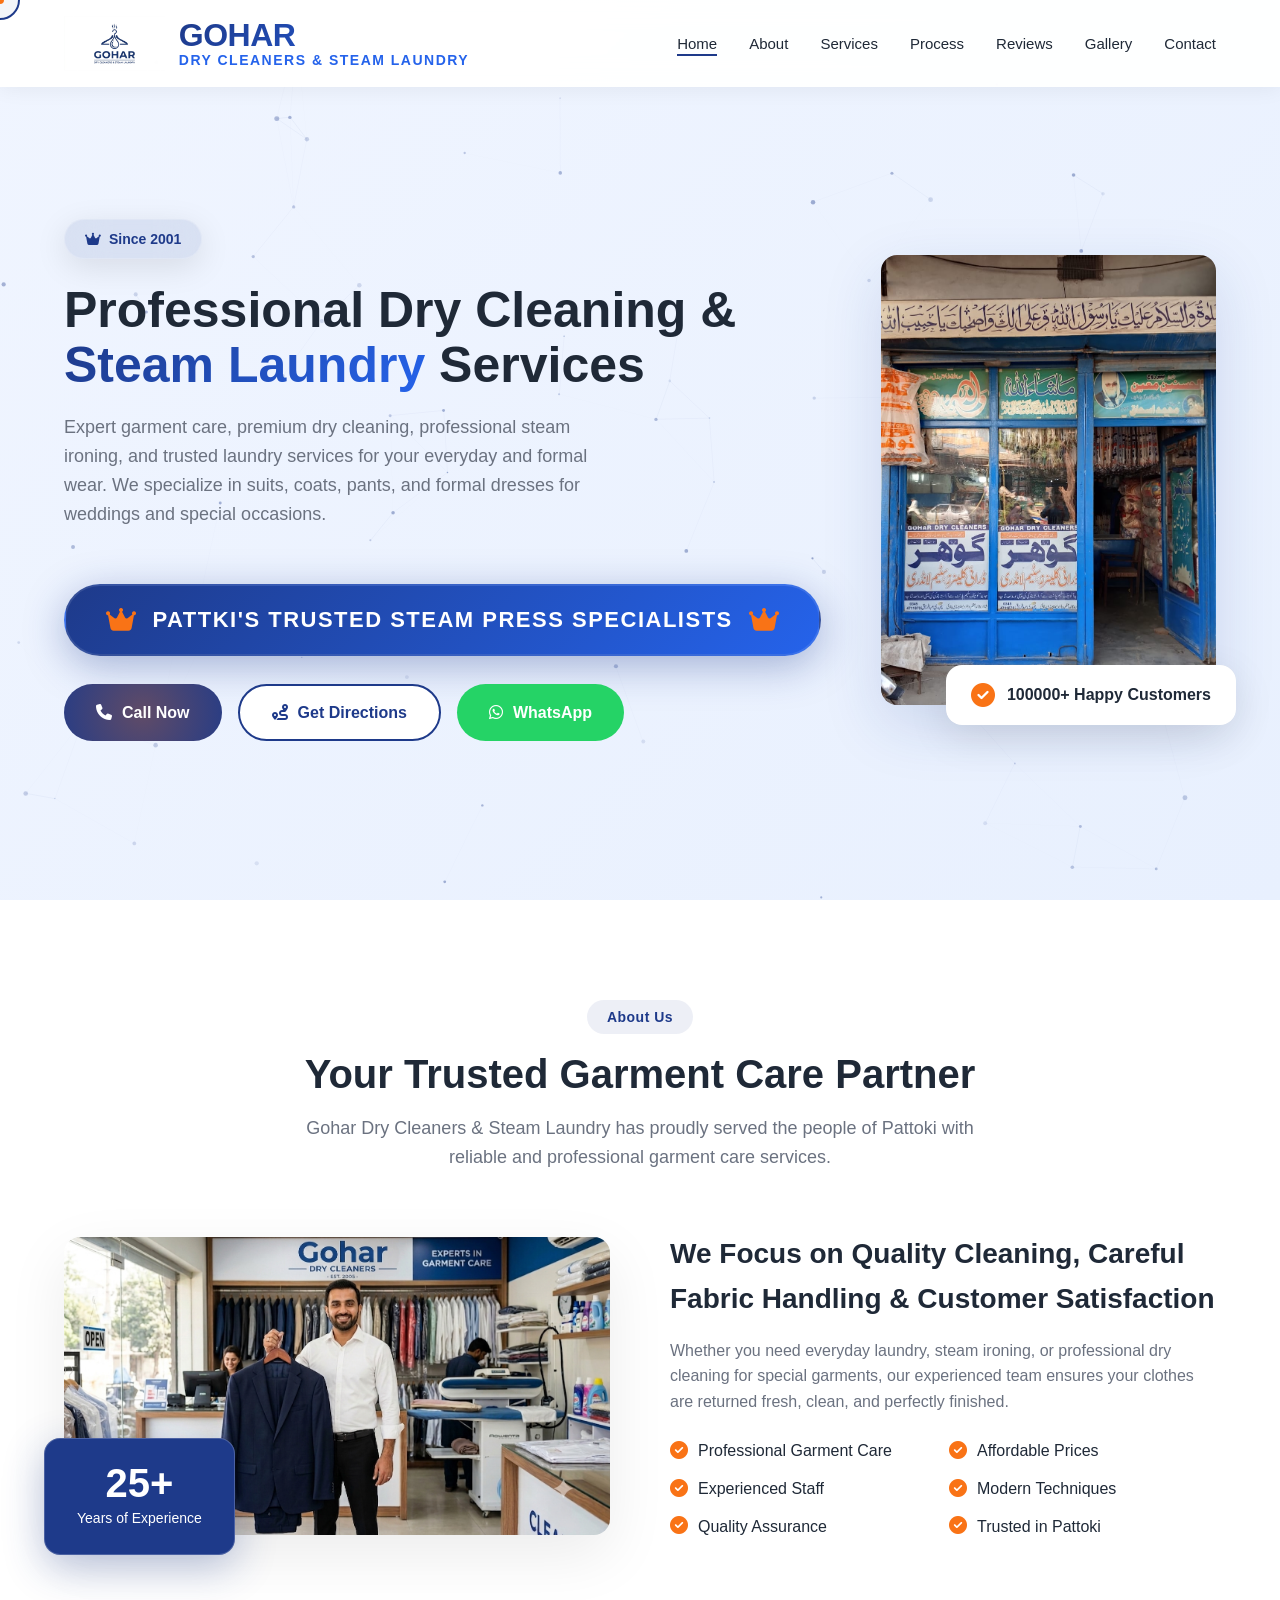
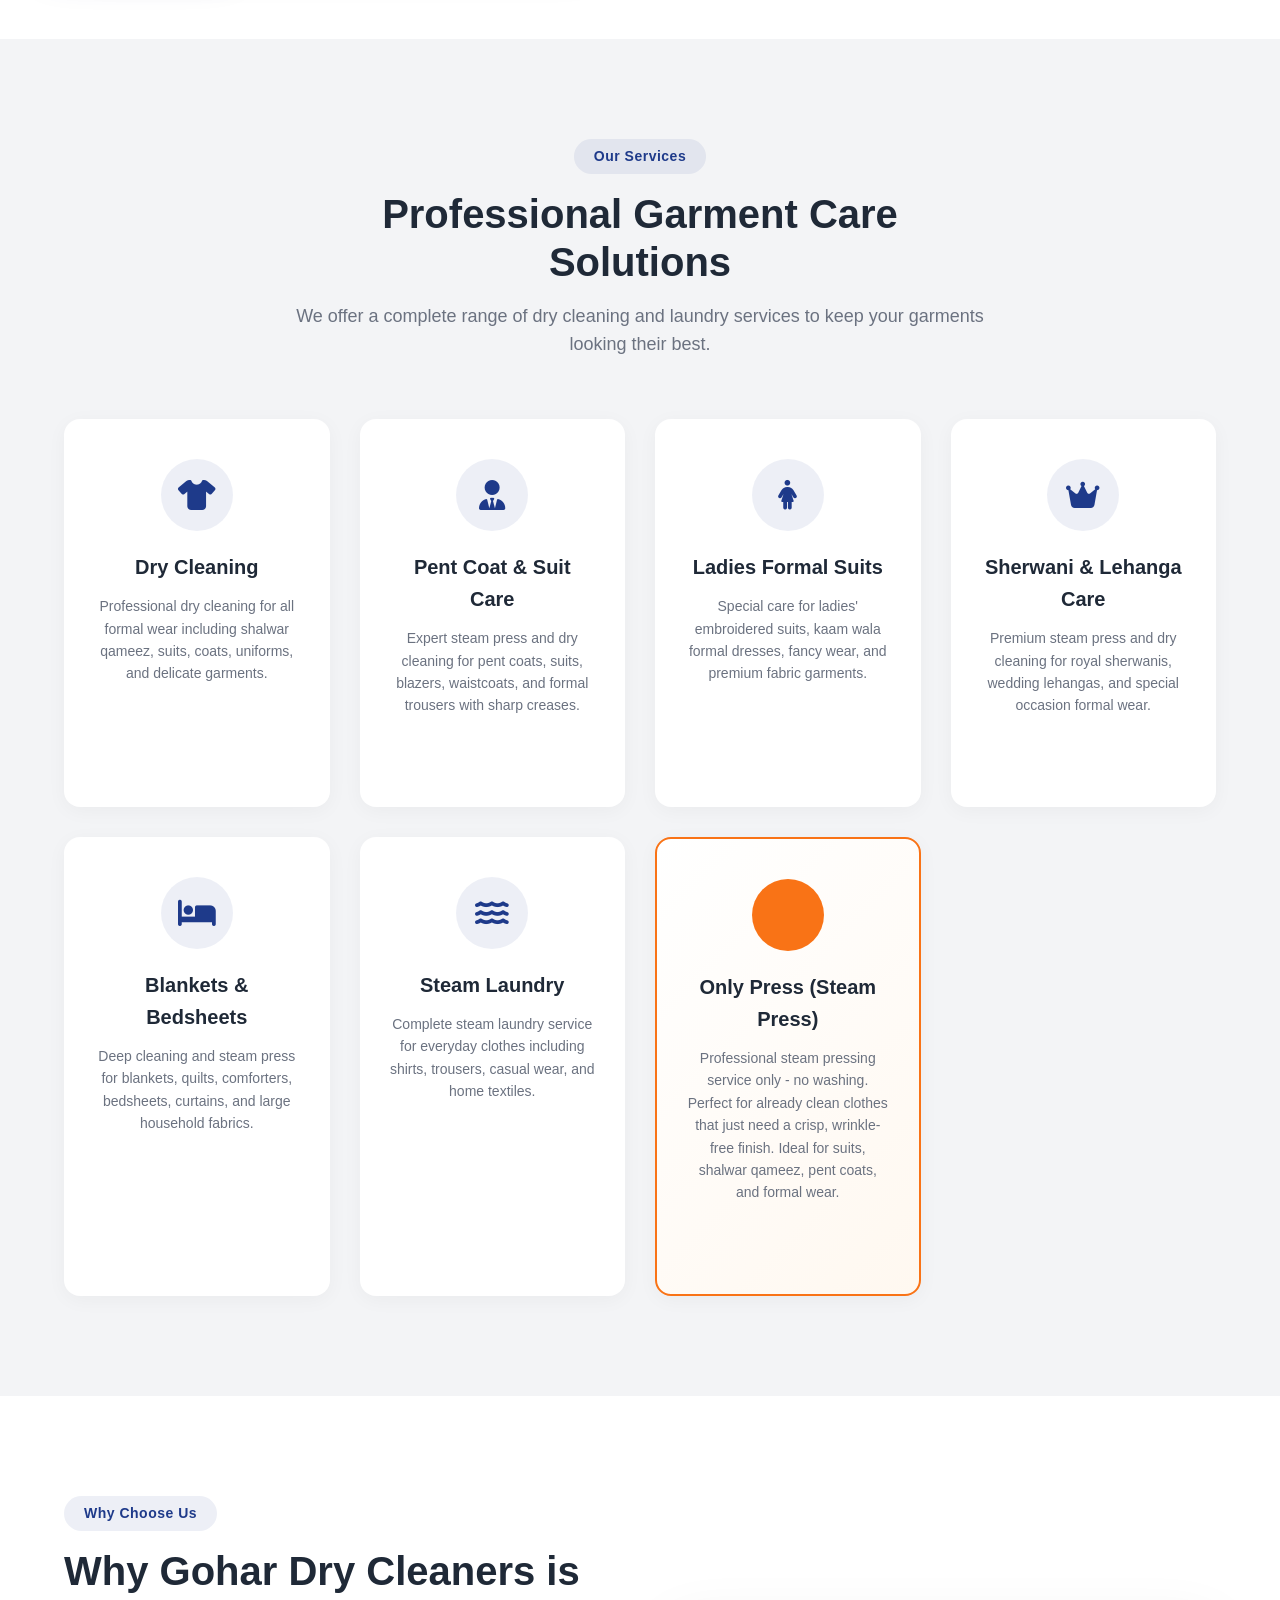
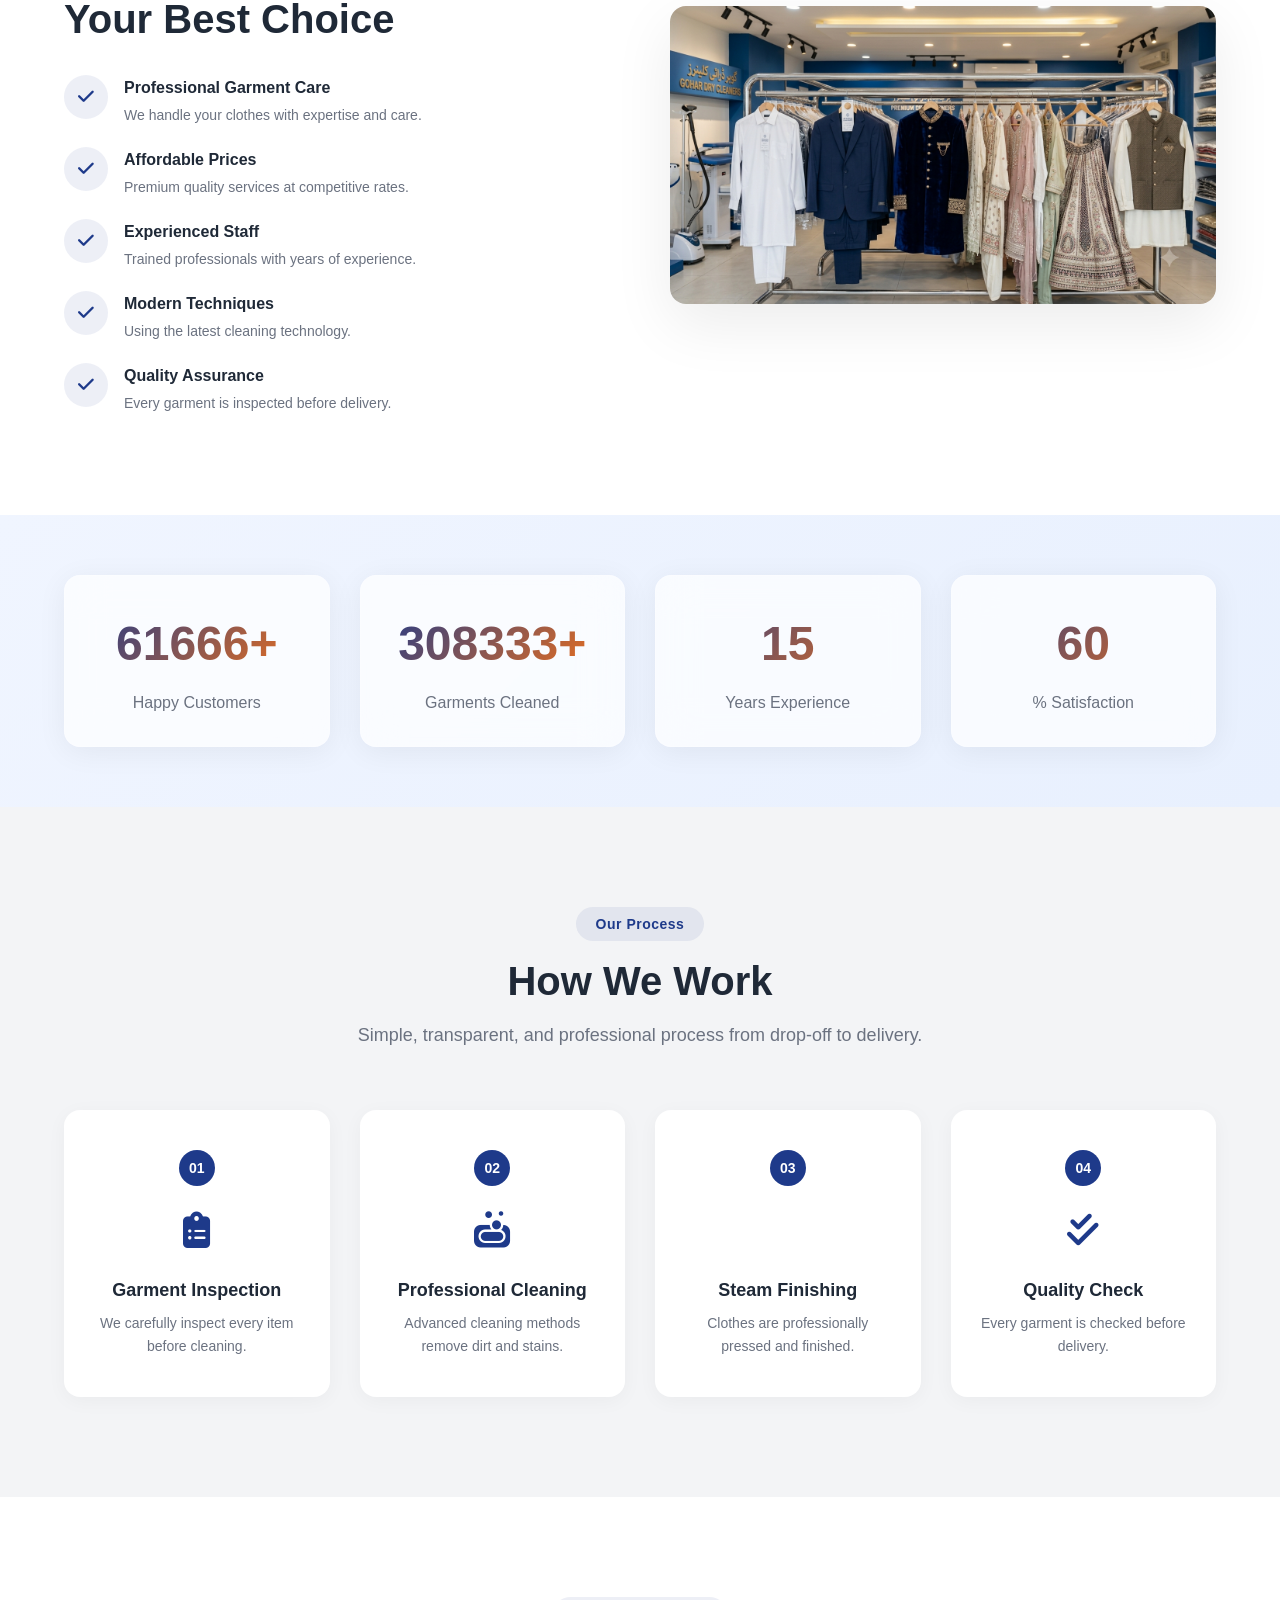
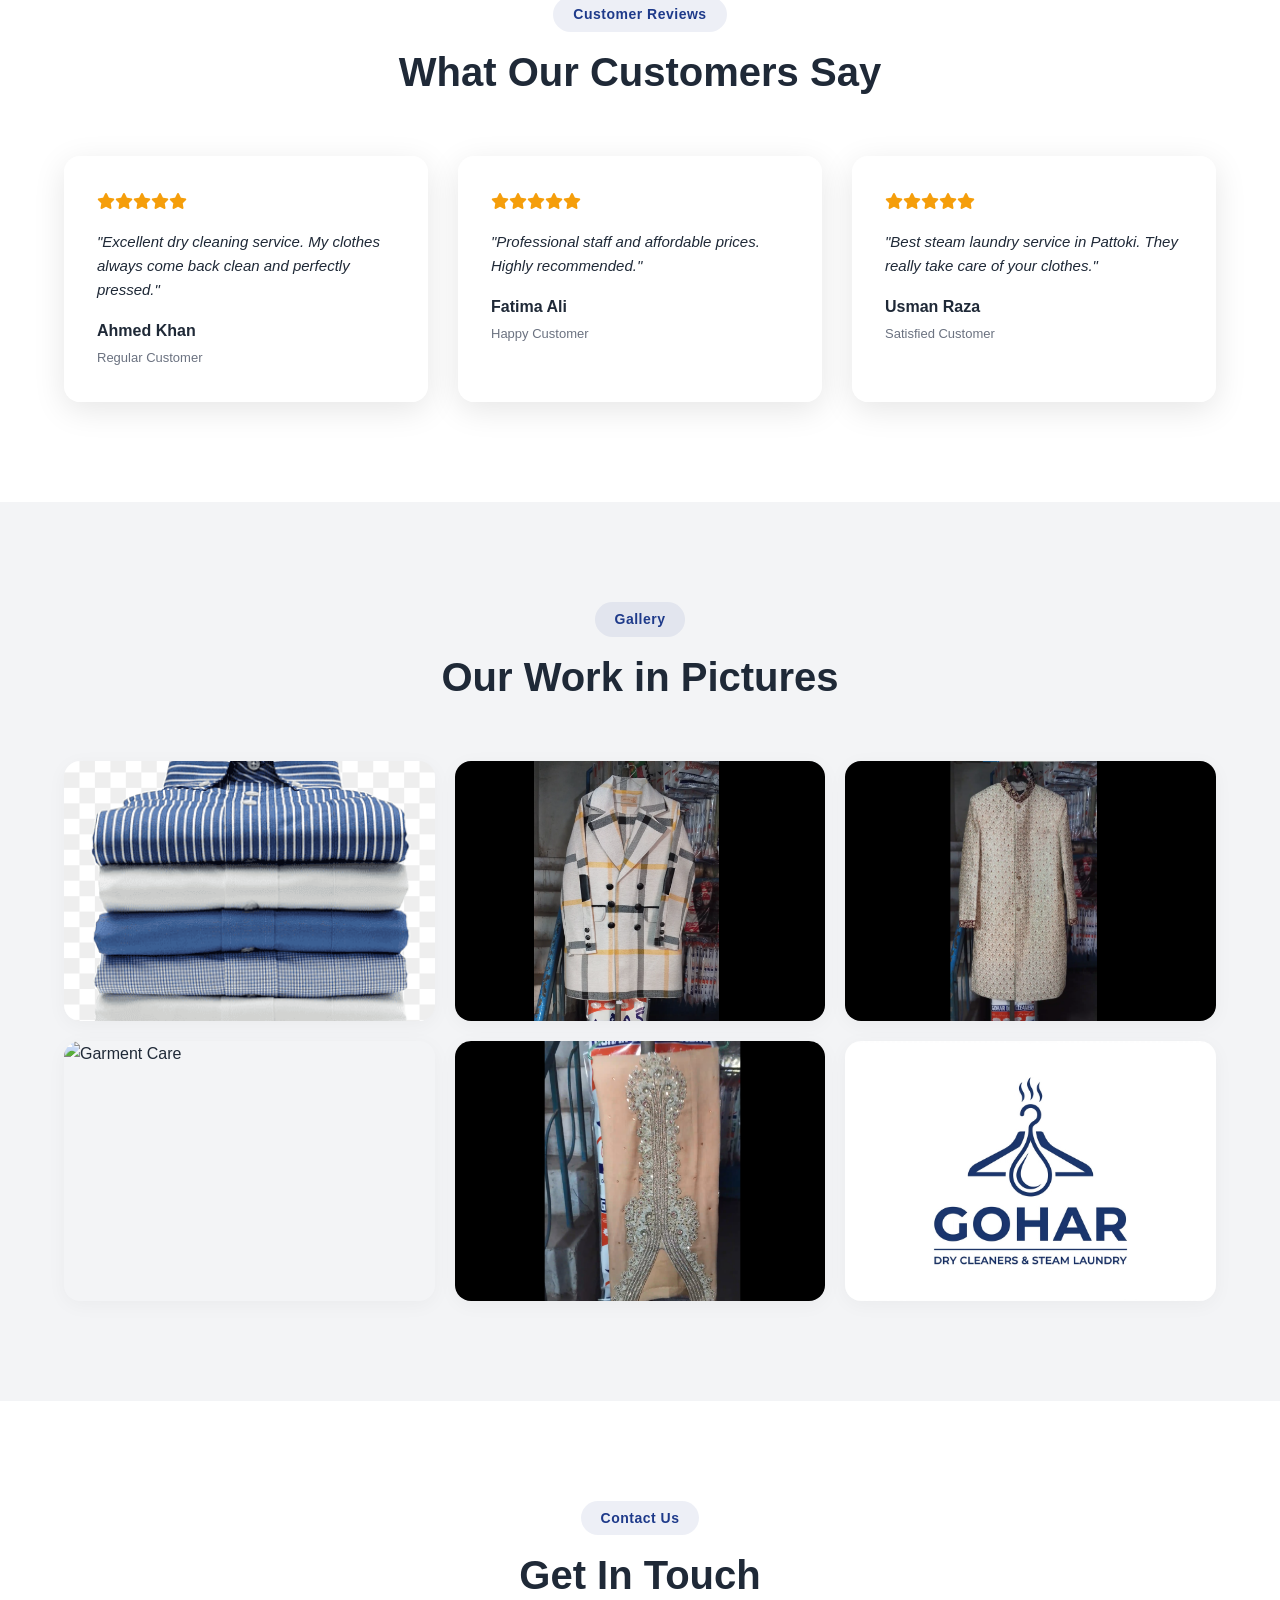
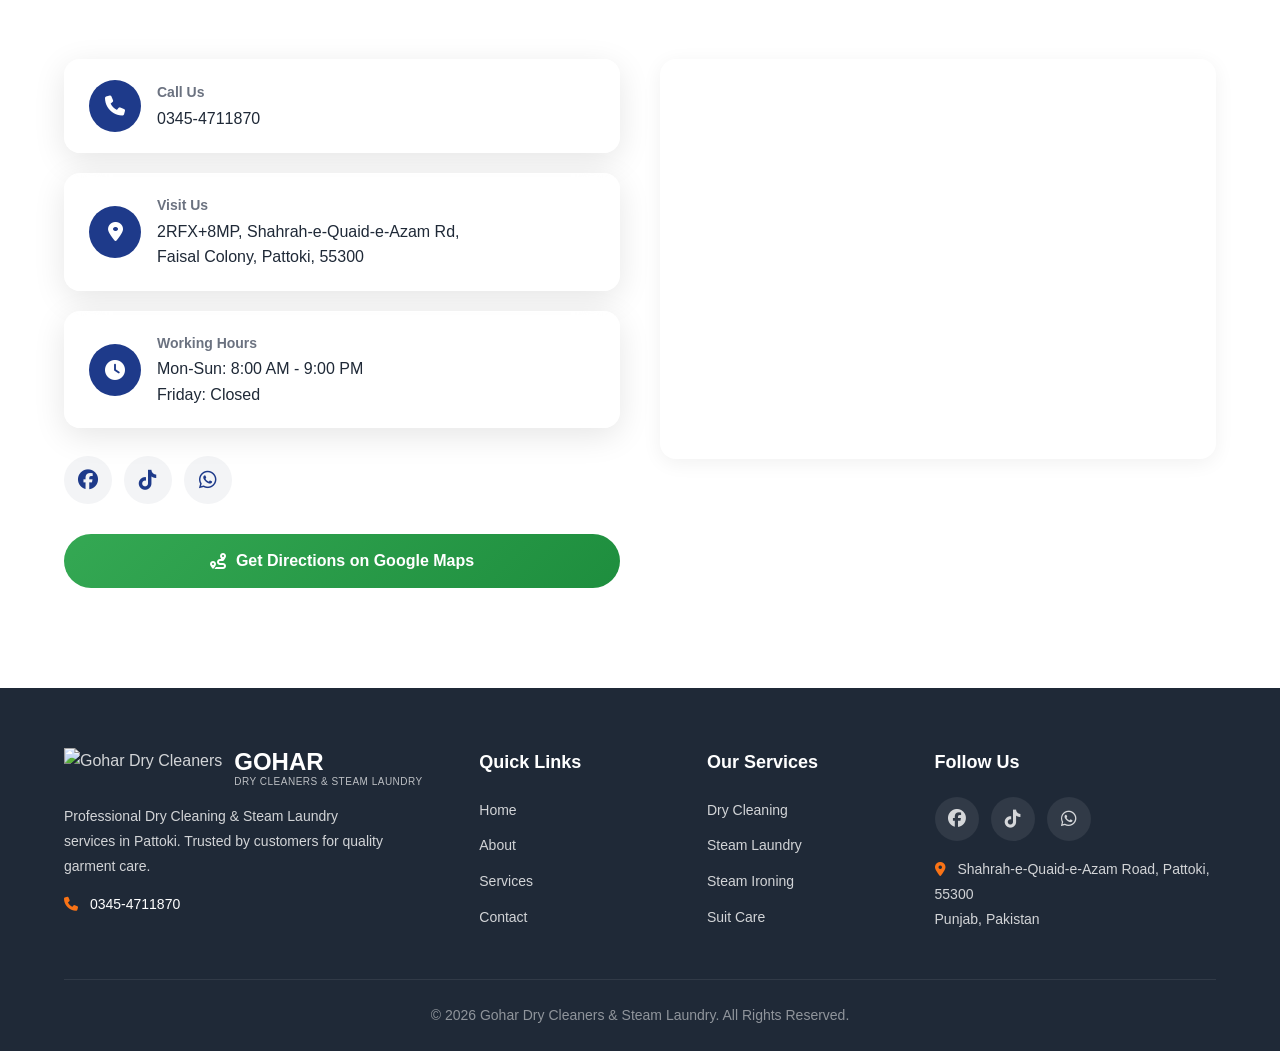
==== commit 7bd75e99: "Update index.html" ====
--- a/index.html
+++ b/index.html
@@ -31,7 +31,7 @@
             <div class="nav-wrapper">
                 <div class="logo">
                     <a href="#">
-                        <img src="images/logo.png" alt="Gohar Dry Cleaners Logo" />
+                        <img src="logo.png" alt="Gohar Dry Cleaners Logo" />
                         <div class="logo-text">
                             <span class="logo-main gradient-text">GOHAR</span>
                             <span class="logo-sub-large">DRY CLEANERS & STEAM LAUNDRY</span>
@@ -87,7 +87,7 @@
                     </div>
                 </div>
                 <div class="hero-image">
-                    <img src="images/hero.jpeg" alt="Gohar Dry Cleaners" />
+                    <img src="hero.jpeg" alt="Gohar Dry Cleaners" />
                     <div class="floating-badge glass-card">
                         <i class="fas fa-check-circle"></i> 100000+ Happy Customers
                     </div>
@@ -106,7 +106,7 @@
             </div>
             <div class="about-grid">
                 <div class="about-image">
-                    <img src="images/about.png" alt="Gohar Dry Cleaners Team" />
+                    <img src="about.png" alt="Gohar Dry Cleaners Team" />
                     <div class="experience-badge glass-card">
                         <span>25+</span>
                         <p>Years of Experience</p>
@@ -258,7 +258,7 @@
                     </div>
                 </div>
                 <div class="why-image">
-                    <img src="images/choose.png" alt="Gohar Dry Cleaners Quality" />
+                    <img src="choose.png" alt="Gohar Dry Cleaners Quality" />
                 </div>
             </div>
         </div>
@@ -370,22 +370,22 @@
             </div>
             <div class="gallery-grid">
                 <div class="gallery-item" onclick="openLightbox(this)">
-                    <img src="images/shop1.png" alt="Gohar Dry Cleaners Shop" />
+                    <img src="shop1.png" alt="Gohar Dry Cleaners Shop" />
                 </div>
                 <div class="gallery-item" onclick="openLightbox(this)">
-                    <img src="images/shop2.png" alt="Professional Cleaning" />
+                    <img src="shop2.png" alt="Professional Cleaning" />
                 </div>
                 <div class="gallery-item" onclick="openLightbox(this)">
-                    <img src="images/shop3.png" alt="Steam Ironing" />
+                    <img src="shop3.png" alt="Steam Ironing" />
                 </div>
                 <div class="gallery-item" onclick="openLightbox(this)">
                     <img src="images/shop4.png" alt="Garment Care" />
                 </div>
                 <div class="gallery-item" onclick="openLightbox(this)">
-                    <img src="images/shop5.png" alt="Our Team" />
+                    <img src="shop5.png" alt="Our Team" />
                 </div>
                 <div class="gallery-item" onclick="openLightbox(this)">
-                    <img src="images/logo.png" alt="Gohar Logo" />
+                    <img src="logo.png" alt="Gohar Logo" />
                 </div>
             </div>
         </div>
@@ -497,7 +497,7 @@
     </footer>
 
     <!-- ===== SCRIPTS ===== -->
-    <script src="js/particles.js"></script>
-    <script src="js/script.js"></script>
+    <script src="particles.js"></script>
+    <script src="script.js"></script>
 </body>
 </html>
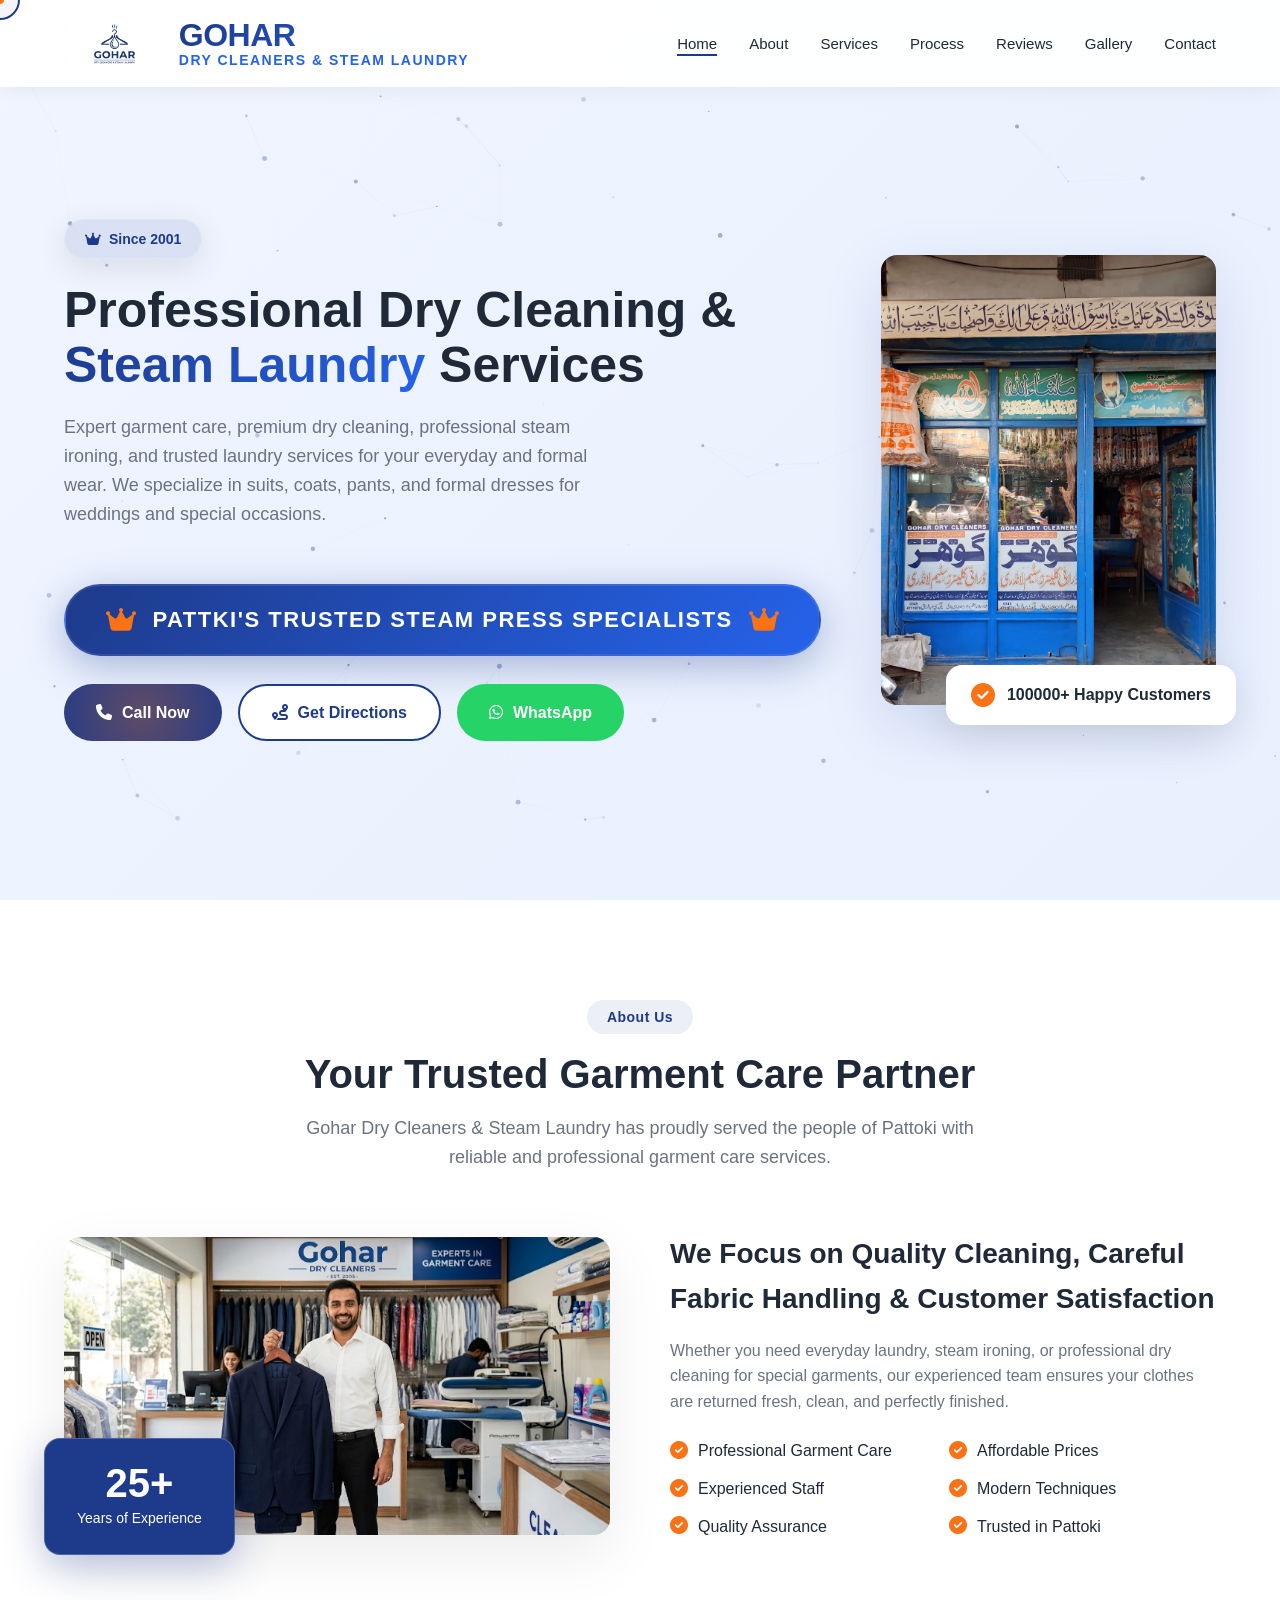
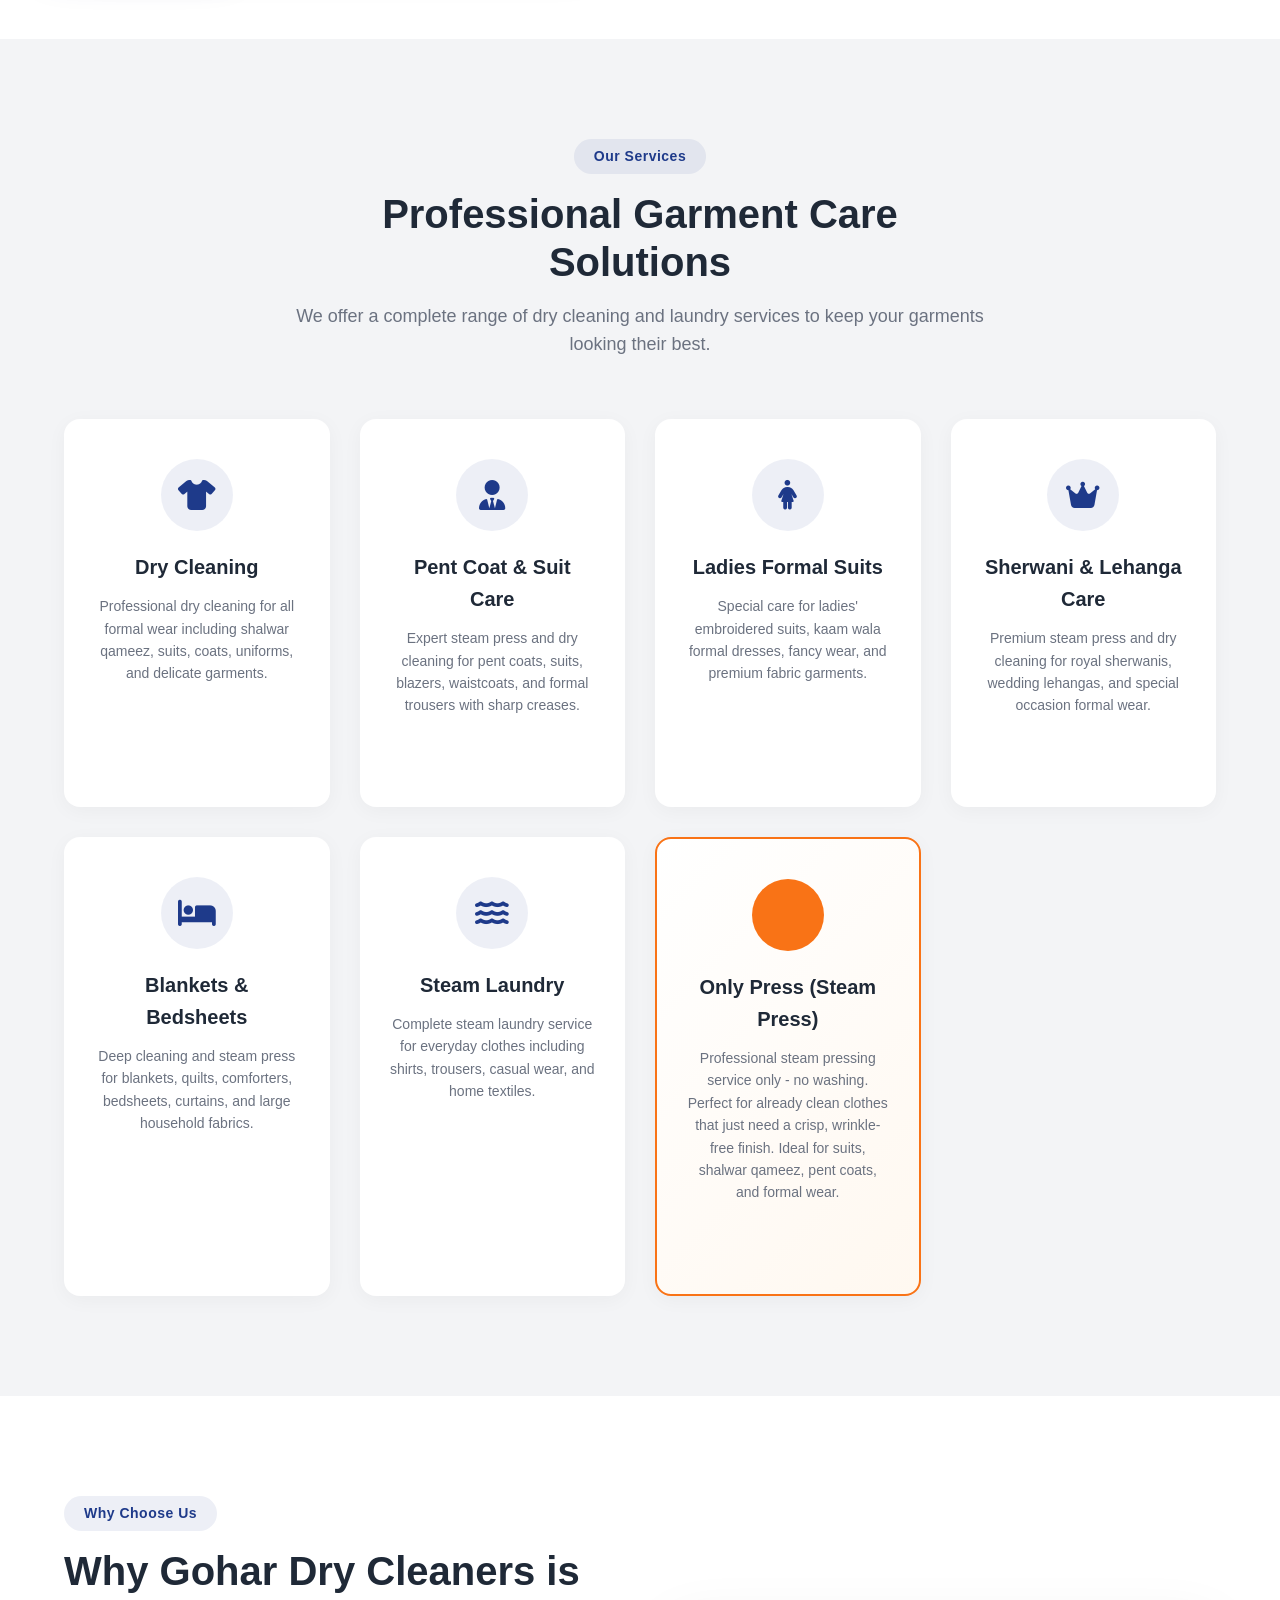
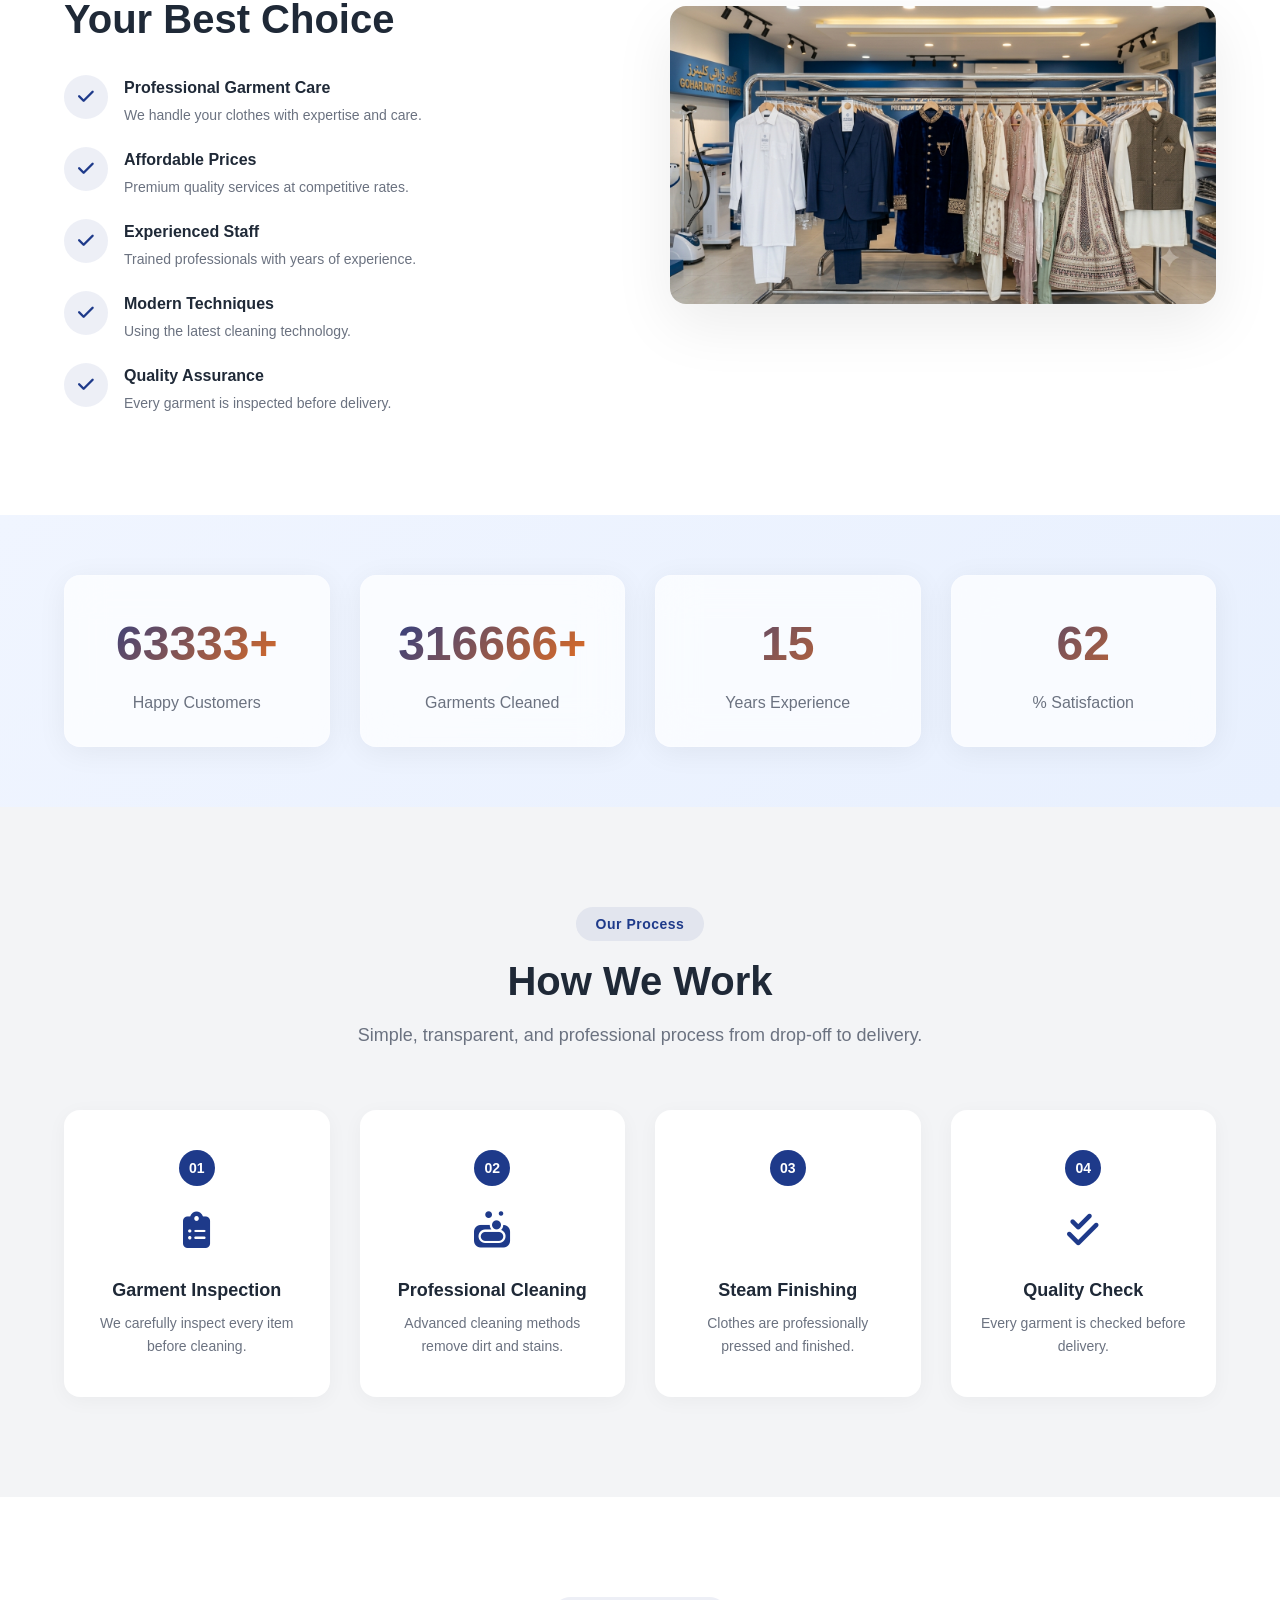
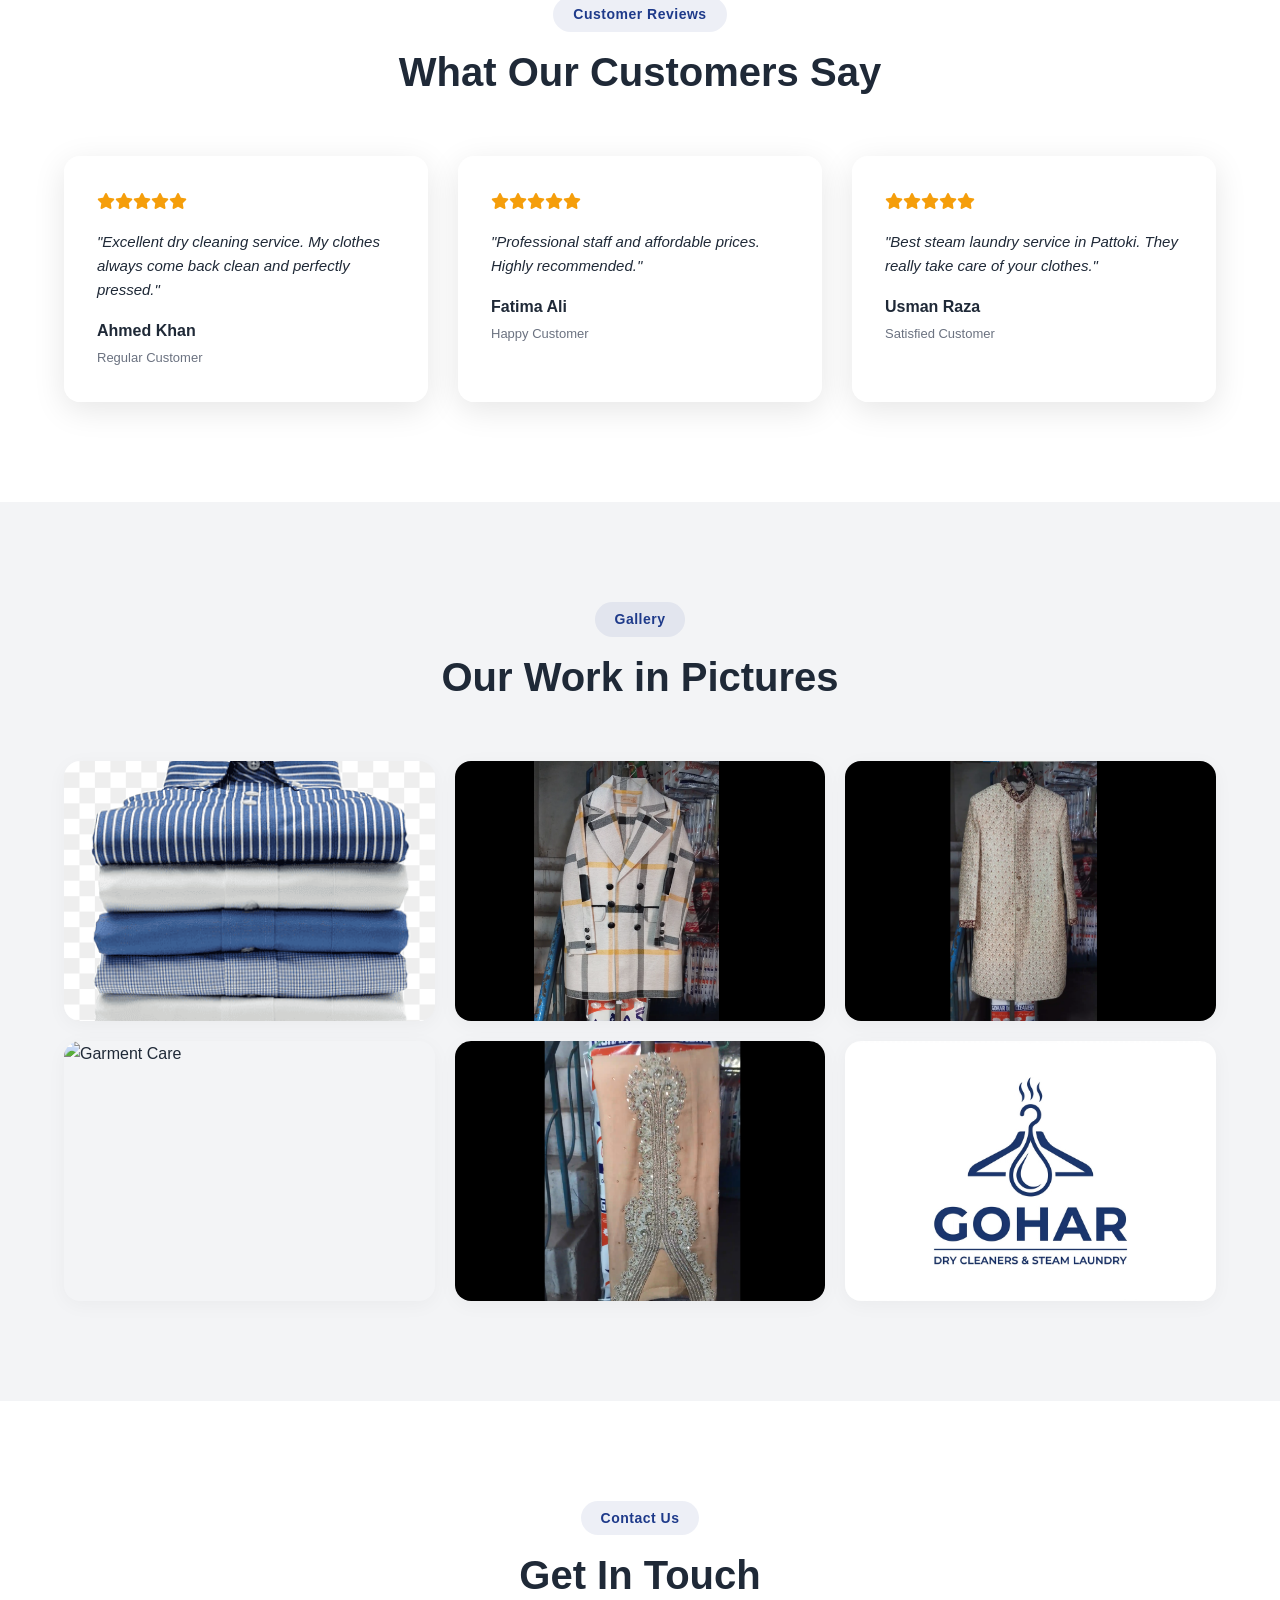
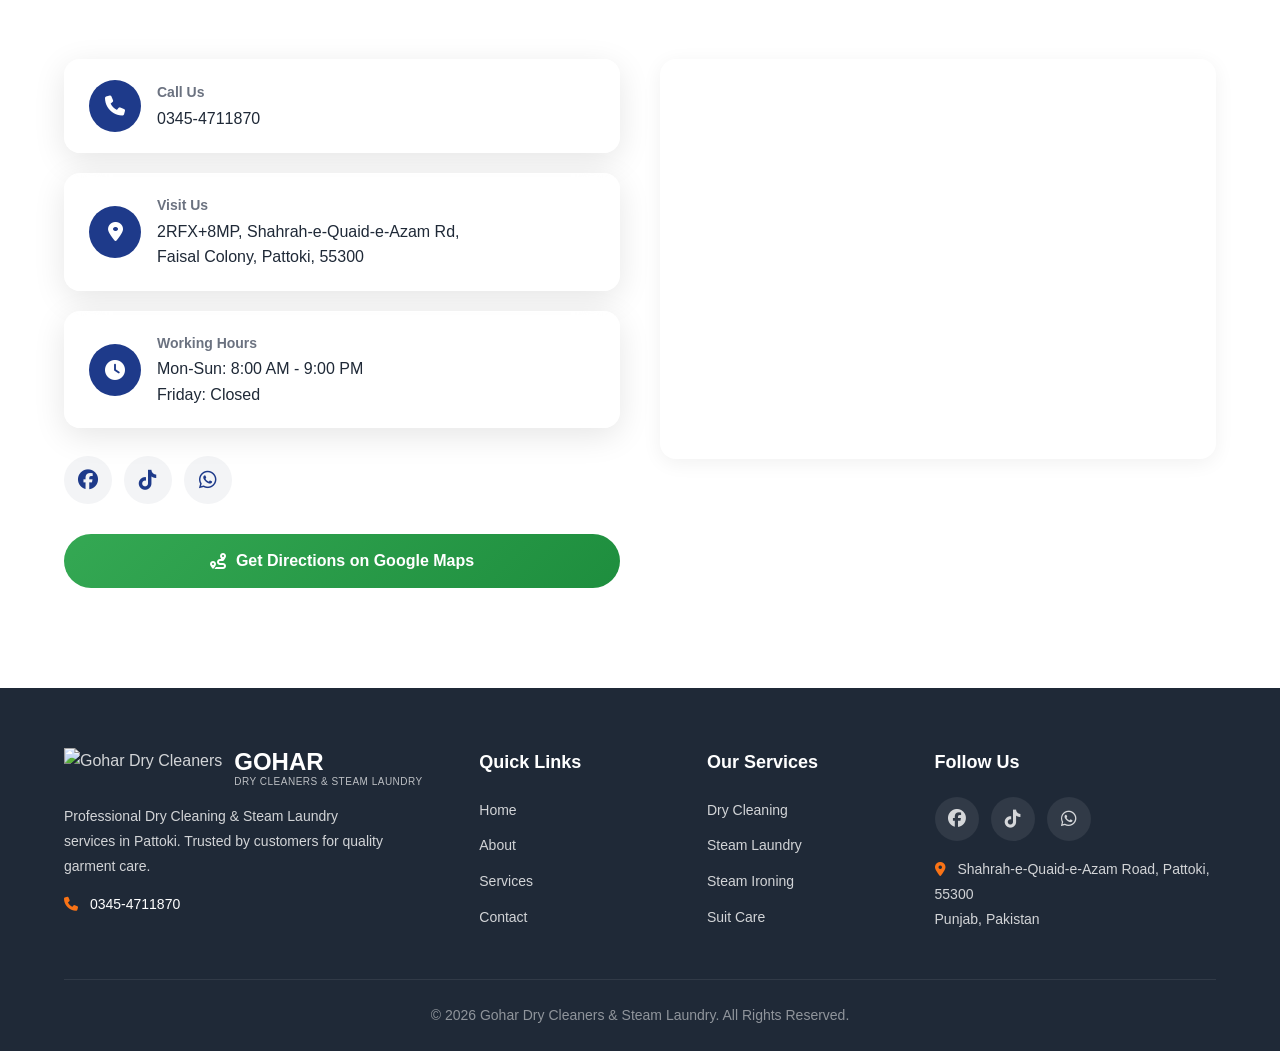
==== commit 69212940: "Update index.html" ====
--- a/index.html
+++ b/index.html
@@ -31,7 +31,7 @@
             <div class="nav-wrapper">
                 <div class="logo">
                     <a href="#">
-                        <img src="logo.png" alt="Gohar Dry Cleaners Logo" />
+                        <img src="logo.png" alt="Gohar Dry Cleaners Logo" loading="lazy" />
                         <div class="logo-text">
                             <span class="logo-main gradient-text">GOHAR</span>
                             <span class="logo-sub-large">DRY CLEANERS & STEAM LAUNDRY</span>
@@ -87,7 +87,7 @@
                     </div>
                 </div>
                 <div class="hero-image">
-                    <img src="hero.jpeg" alt="Gohar Dry Cleaners" />
+                    <img src="hero.jpeg" alt="Gohar Dry Cleaners" loading="lazy" />
                     <div class="floating-badge glass-card">
                         <i class="fas fa-check-circle"></i> 100000+ Happy Customers
                     </div>
@@ -106,7 +106,7 @@
             </div>
             <div class="about-grid">
                 <div class="about-image">
-                    <img src="about.png" alt="Gohar Dry Cleaners Team" />
+                    <img src="about.png" alt="Gohar Dry Cleaners Team" loading="lazy" />
                     <div class="experience-badge glass-card">
                         <span>25+</span>
                         <p>Years of Experience</p>
@@ -258,7 +258,7 @@
                     </div>
                 </div>
                 <div class="why-image">
-                    <img src="choose.png" alt="Gohar Dry Cleaners Quality" />
+                    <img src="choose.png" alt="Gohar Dry Cleaners Quality" loading="lazy" />
                 </div>
             </div>
         </div>
@@ -370,22 +370,22 @@
             </div>
             <div class="gallery-grid">
                 <div class="gallery-item" onclick="openLightbox(this)">
-                    <img src="shop1.png" alt="Gohar Dry Cleaners Shop" />
+                    <img src="shop1.png" alt="Gohar Dry Cleaners Shop" loading="lazy" />
                 </div>
                 <div class="gallery-item" onclick="openLightbox(this)">
-                    <img src="shop2.png" alt="Professional Cleaning" />
+                    <img src="shop2.png" alt="Professional Cleaning" loading="lazy"/>
                 </div>
                 <div class="gallery-item" onclick="openLightbox(this)">
-                    <img src="shop3.png" alt="Steam Ironing" />
+                    <img src="shop3.png" alt="Steam Ironing" loading="lazy"/>
                 </div>
                 <div class="gallery-item" onclick="openLightbox(this)">
-                    <img src="images/shop4.png" alt="Garment Care" />
+                    <img src="images/shop4.png" alt="Garment Care" loading="lazy" />
                 </div>
                 <div class="gallery-item" onclick="openLightbox(this)">
-                    <img src="shop5.png" alt="Our Team" />
+                    <img src="shop5.png" alt="Our Team" loading="lazy" />
                 </div>
                 <div class="gallery-item" onclick="openLightbox(this)">
-                    <img src="logo.png" alt="Gohar Logo" />
+                    <img src="logo.png" alt="Gohar Logo"  loading="lazy"/>
                 </div>
             </div>
         </div>
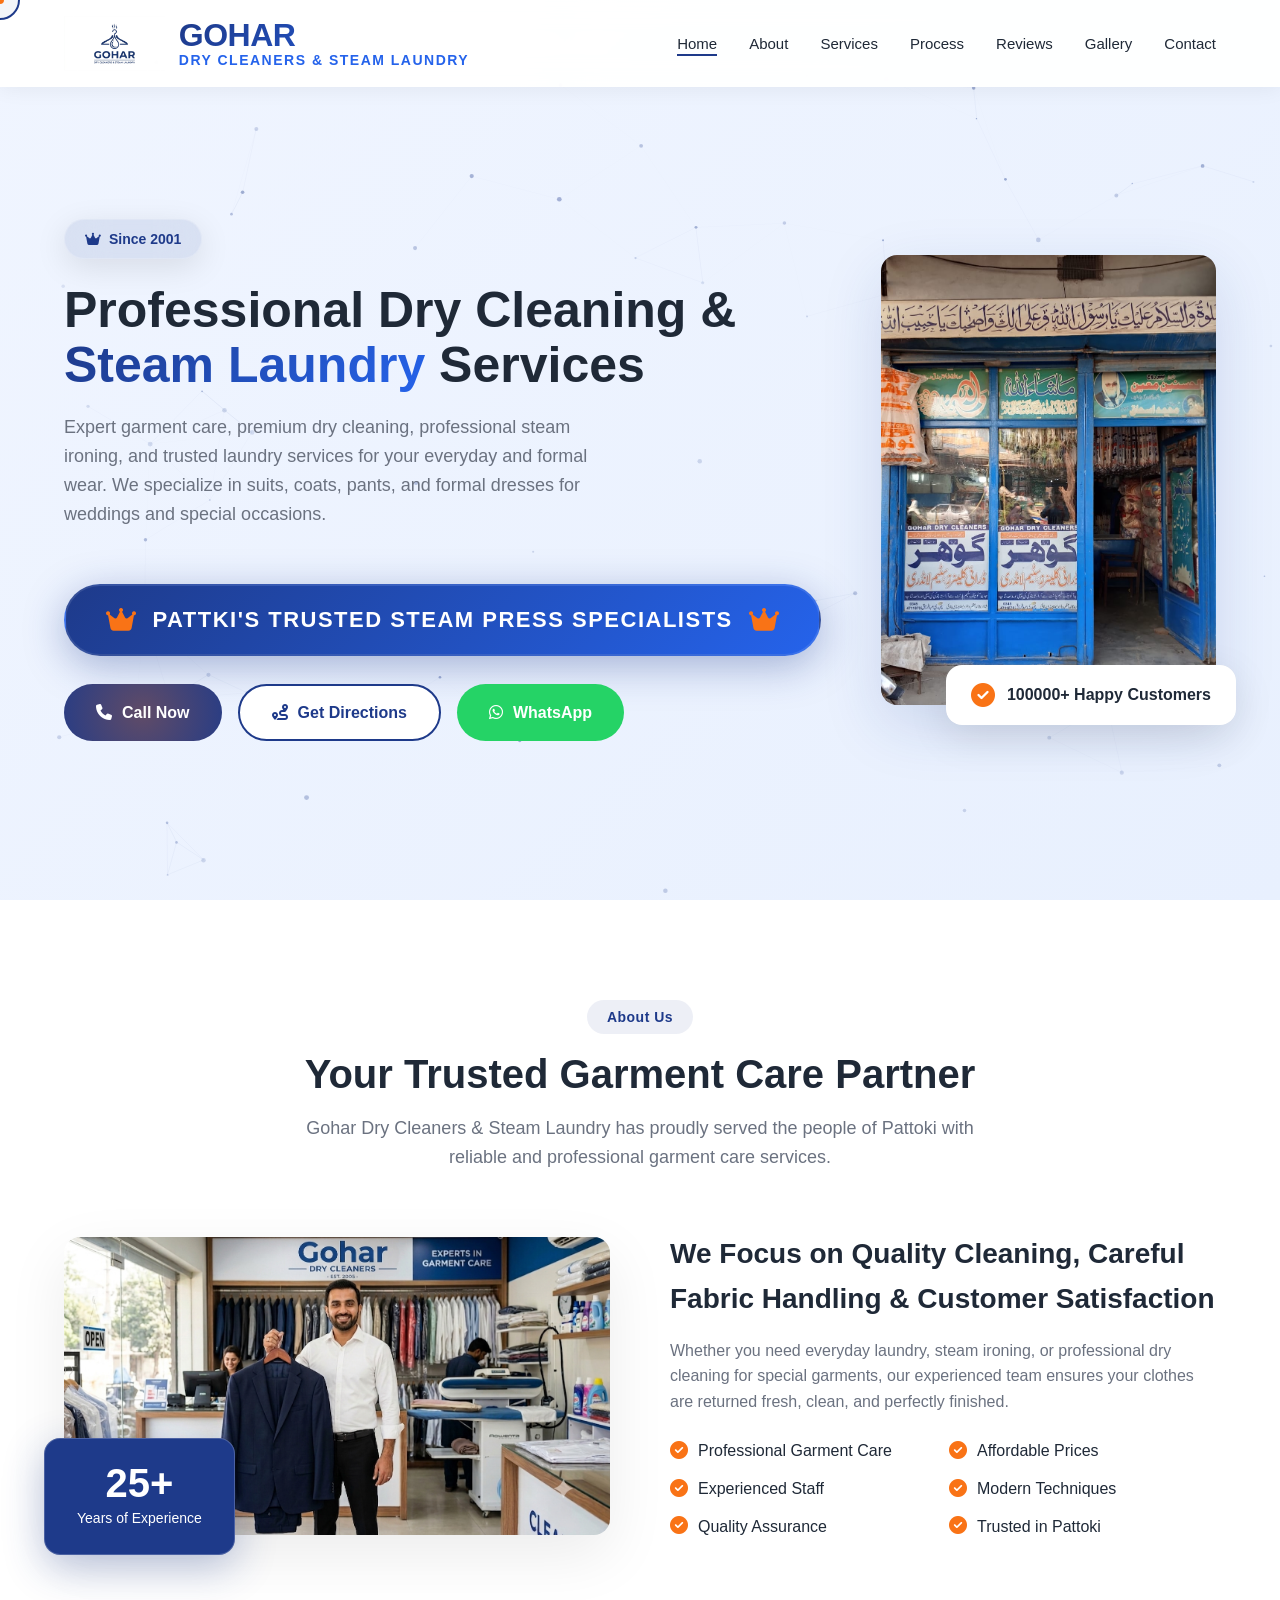
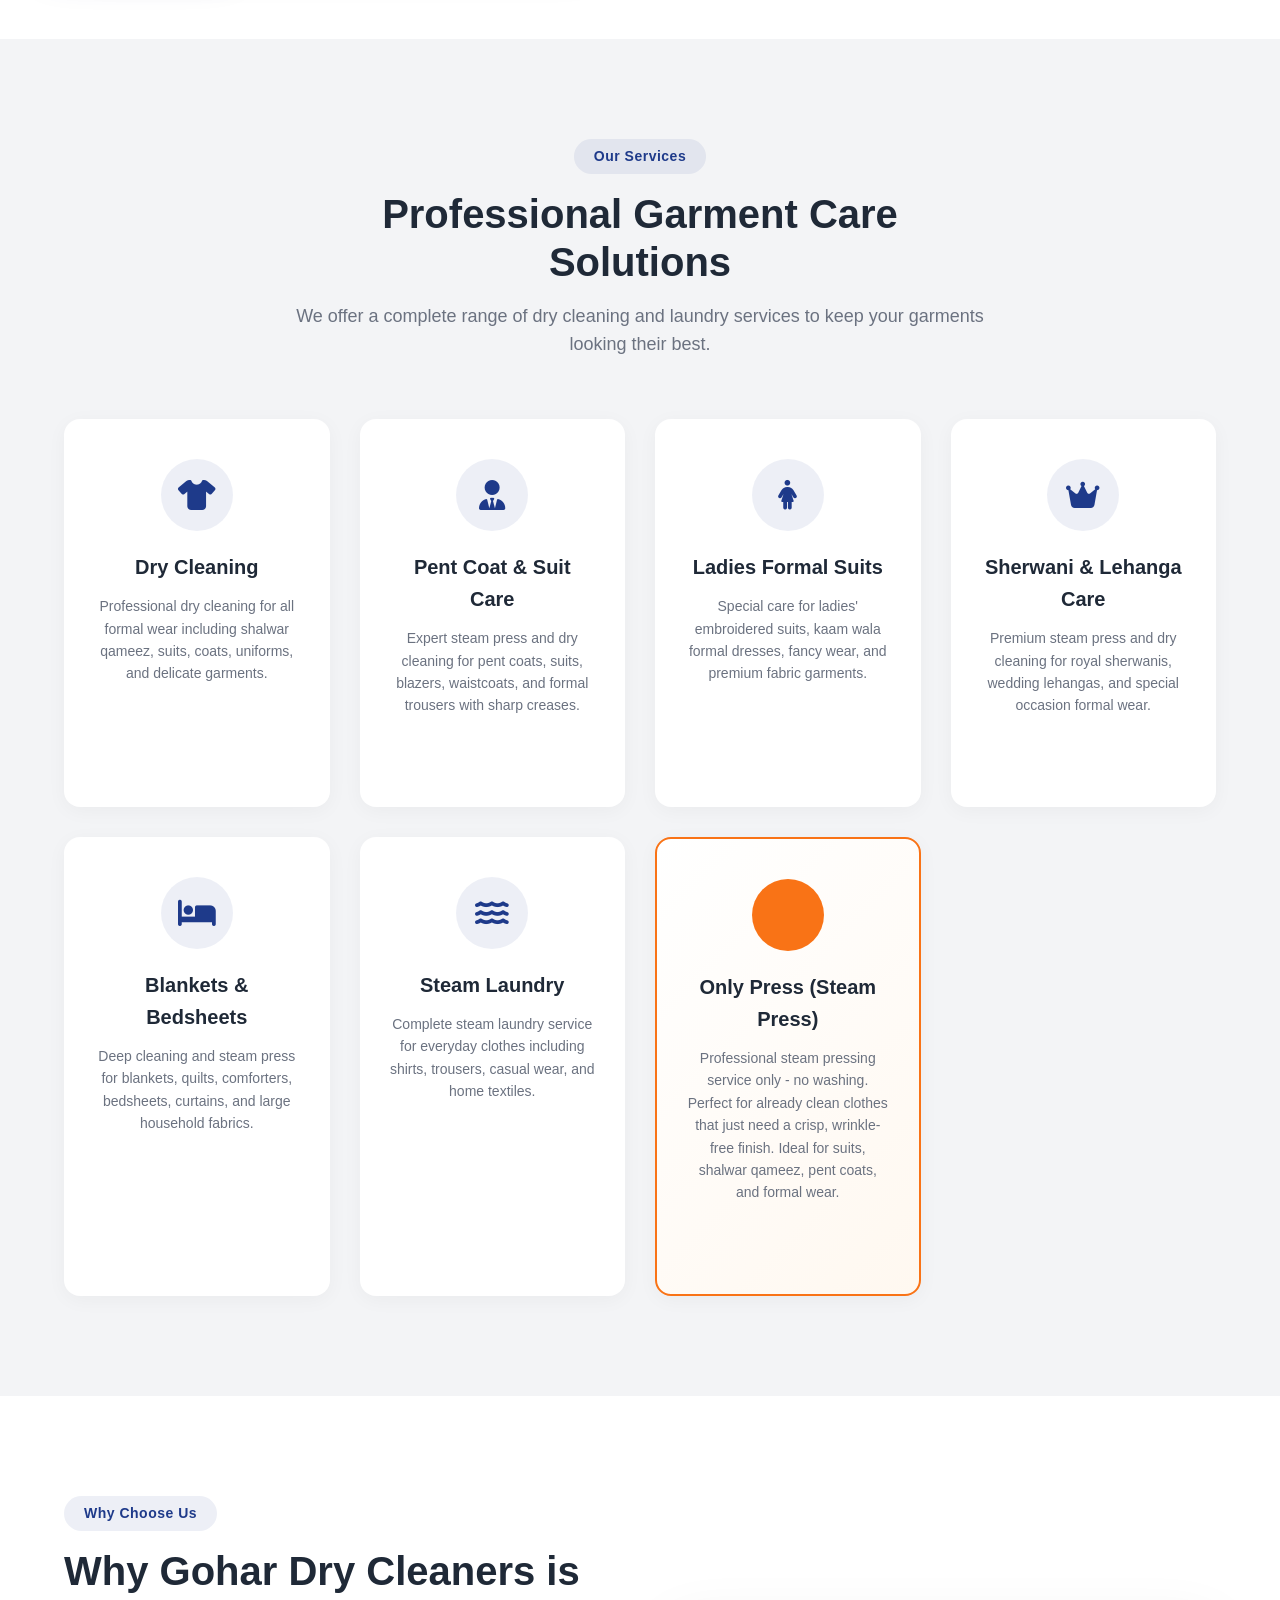
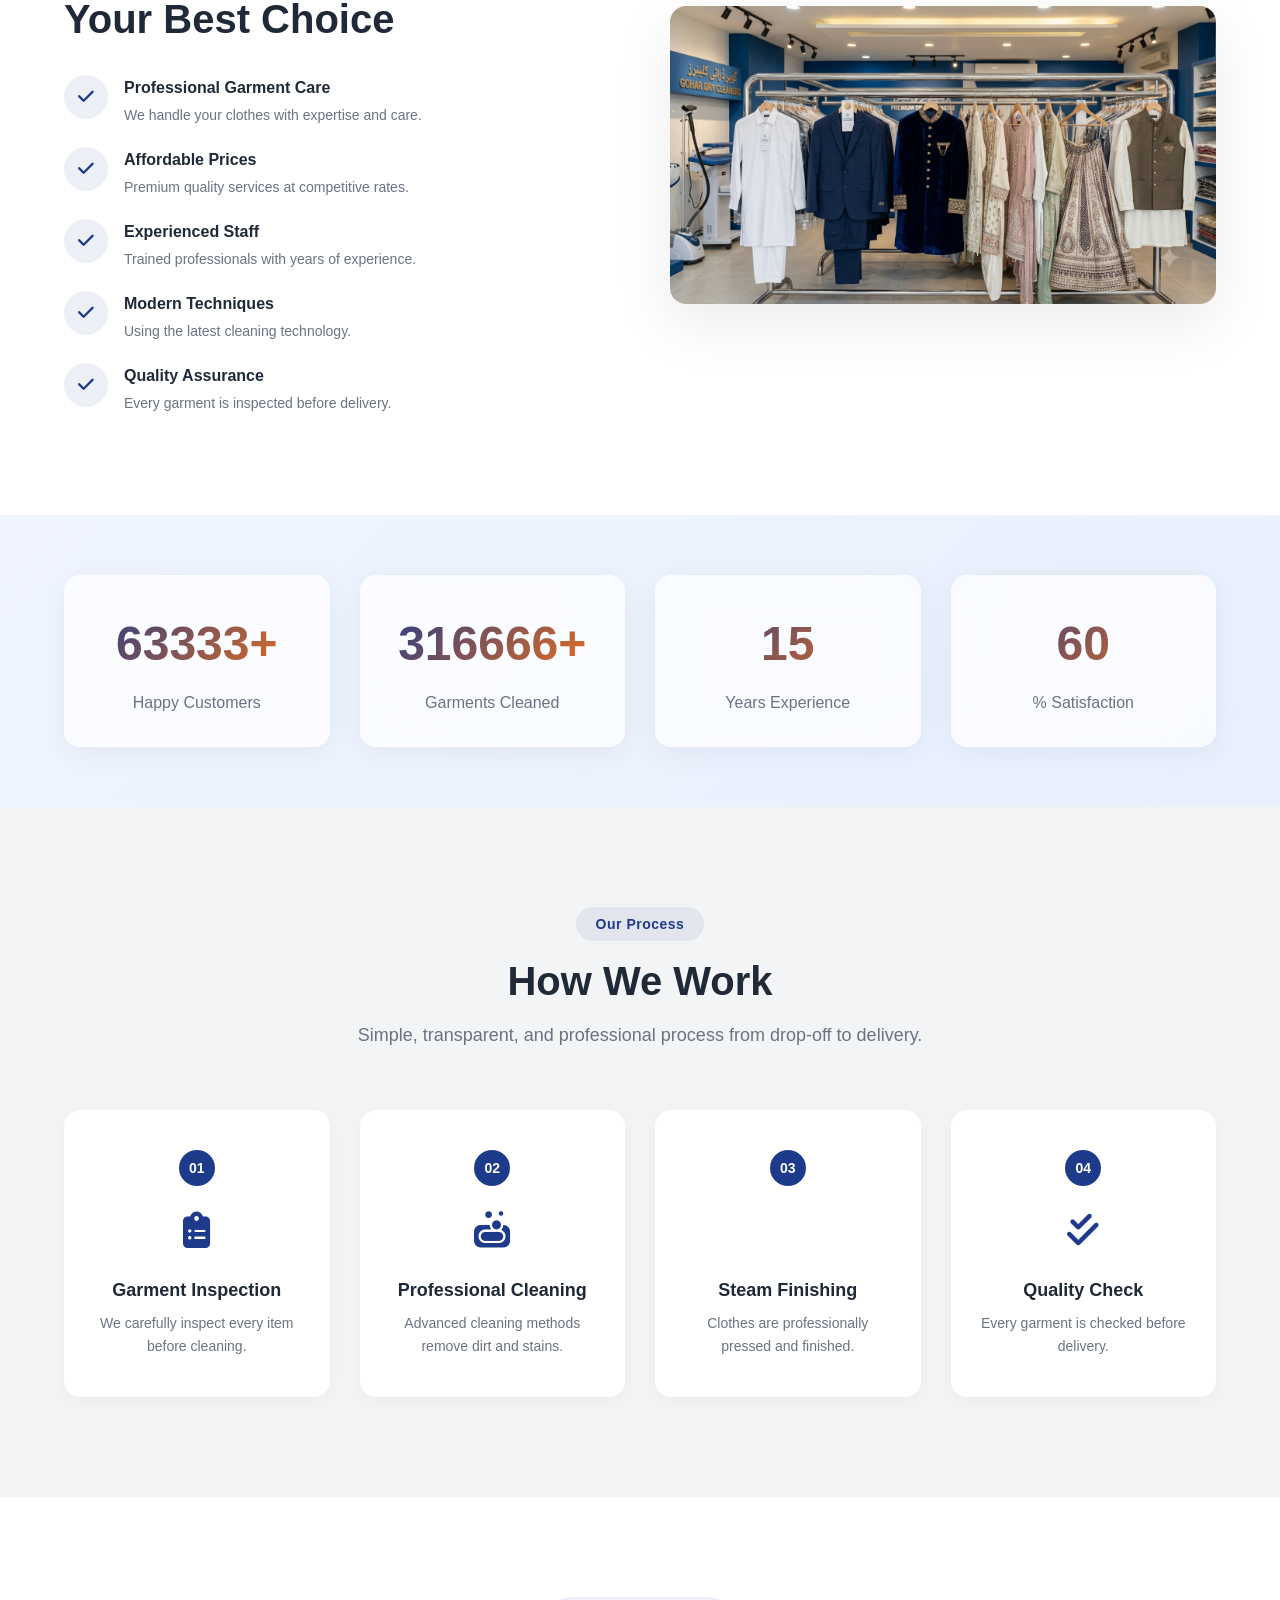
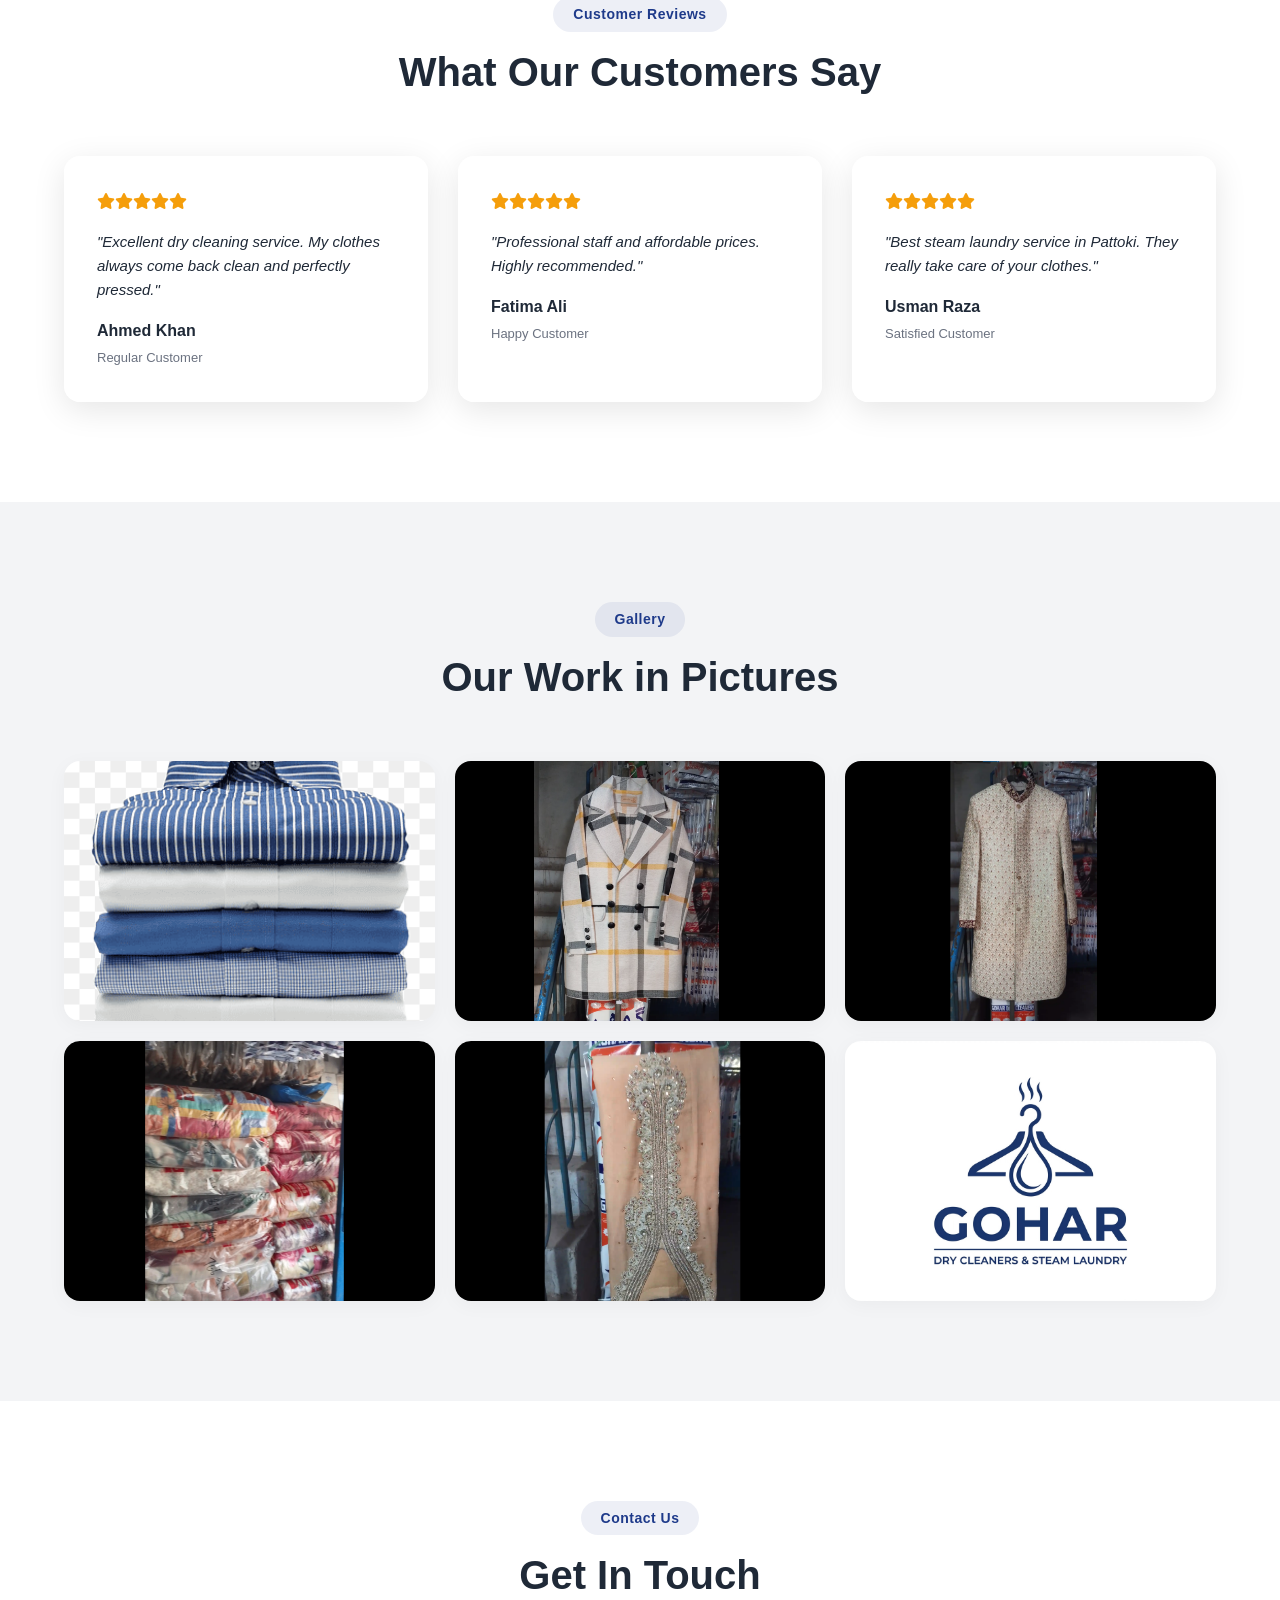
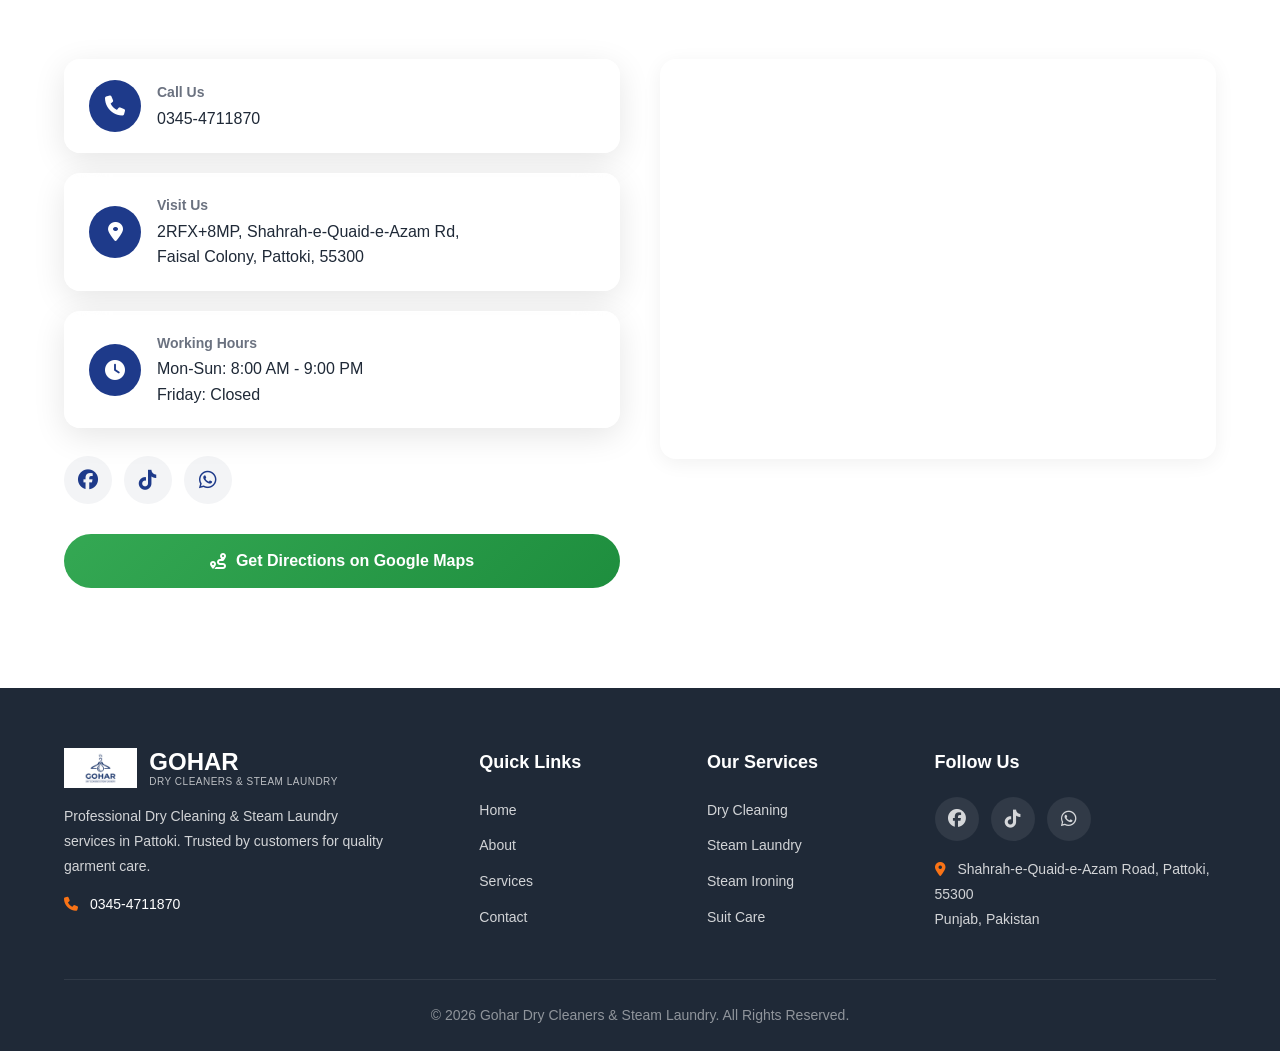
==== commit 0893e9c5: "Update index.html" ====
--- a/index.html
+++ b/index.html
@@ -379,7 +379,7 @@
                     <img src="shop3.png" alt="Steam Ironing" loading="lazy"/>
                 </div>
                 <div class="gallery-item" onclick="openLightbox(this)">
-                    <img src="images/shop4.png" alt="Garment Care" loading="lazy" />
+                    <img src="shop4.png" alt="Garment Care" loading="lazy" />
                 </div>
                 <div class="gallery-item" onclick="openLightbox(this)">
                     <img src="shop5.png" alt="Our Team" loading="lazy" />
@@ -449,7 +449,7 @@
             <div class="footer-grid">
                 <div class="footer-about">
                     <div class="footer-logo">
-                        <img src="images/logo.png" alt="Gohar Dry Cleaners" />
+                        <img src="logo.png" alt="Gohar Dry Cleaners" loading="lazy" />
                         <div class="footer-logo-text">
                             <span>GOHAR</span>
                             <span class="footer-sub">Dry Cleaners & Steam Laundry</span>
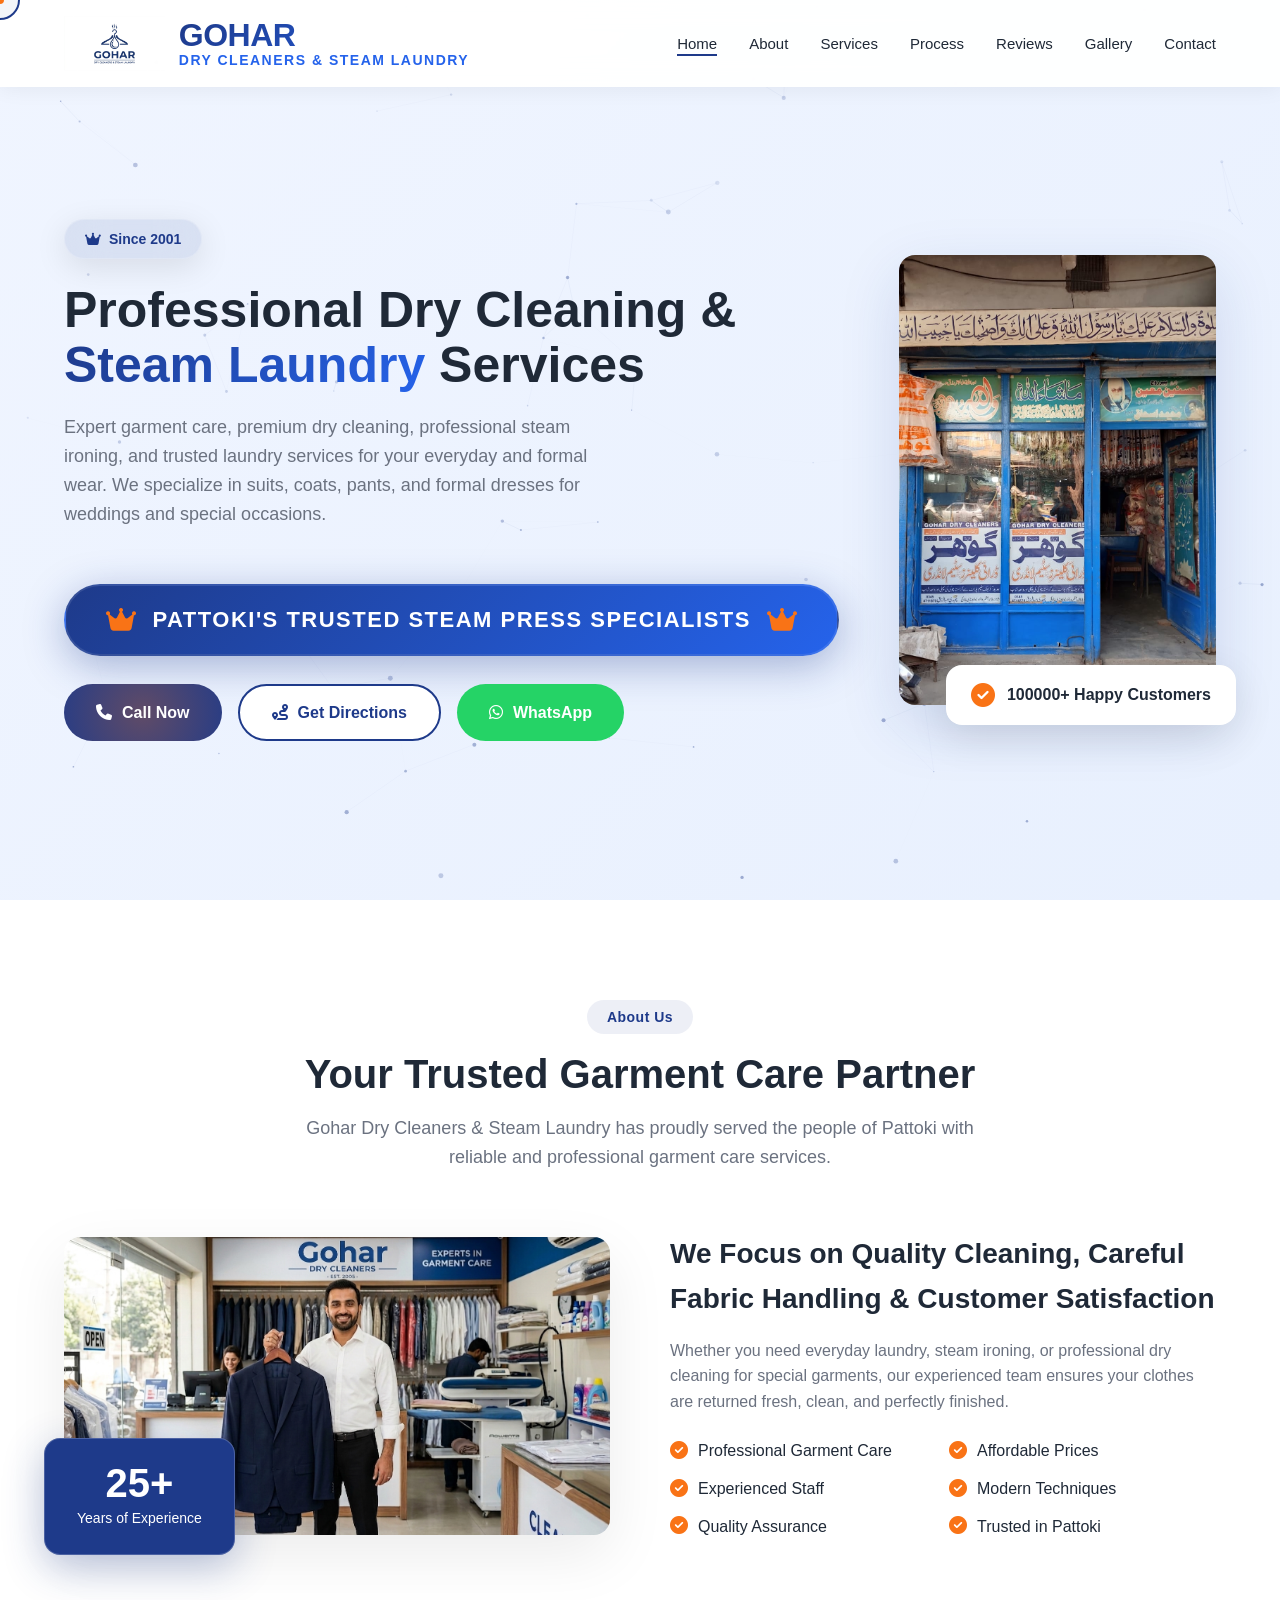
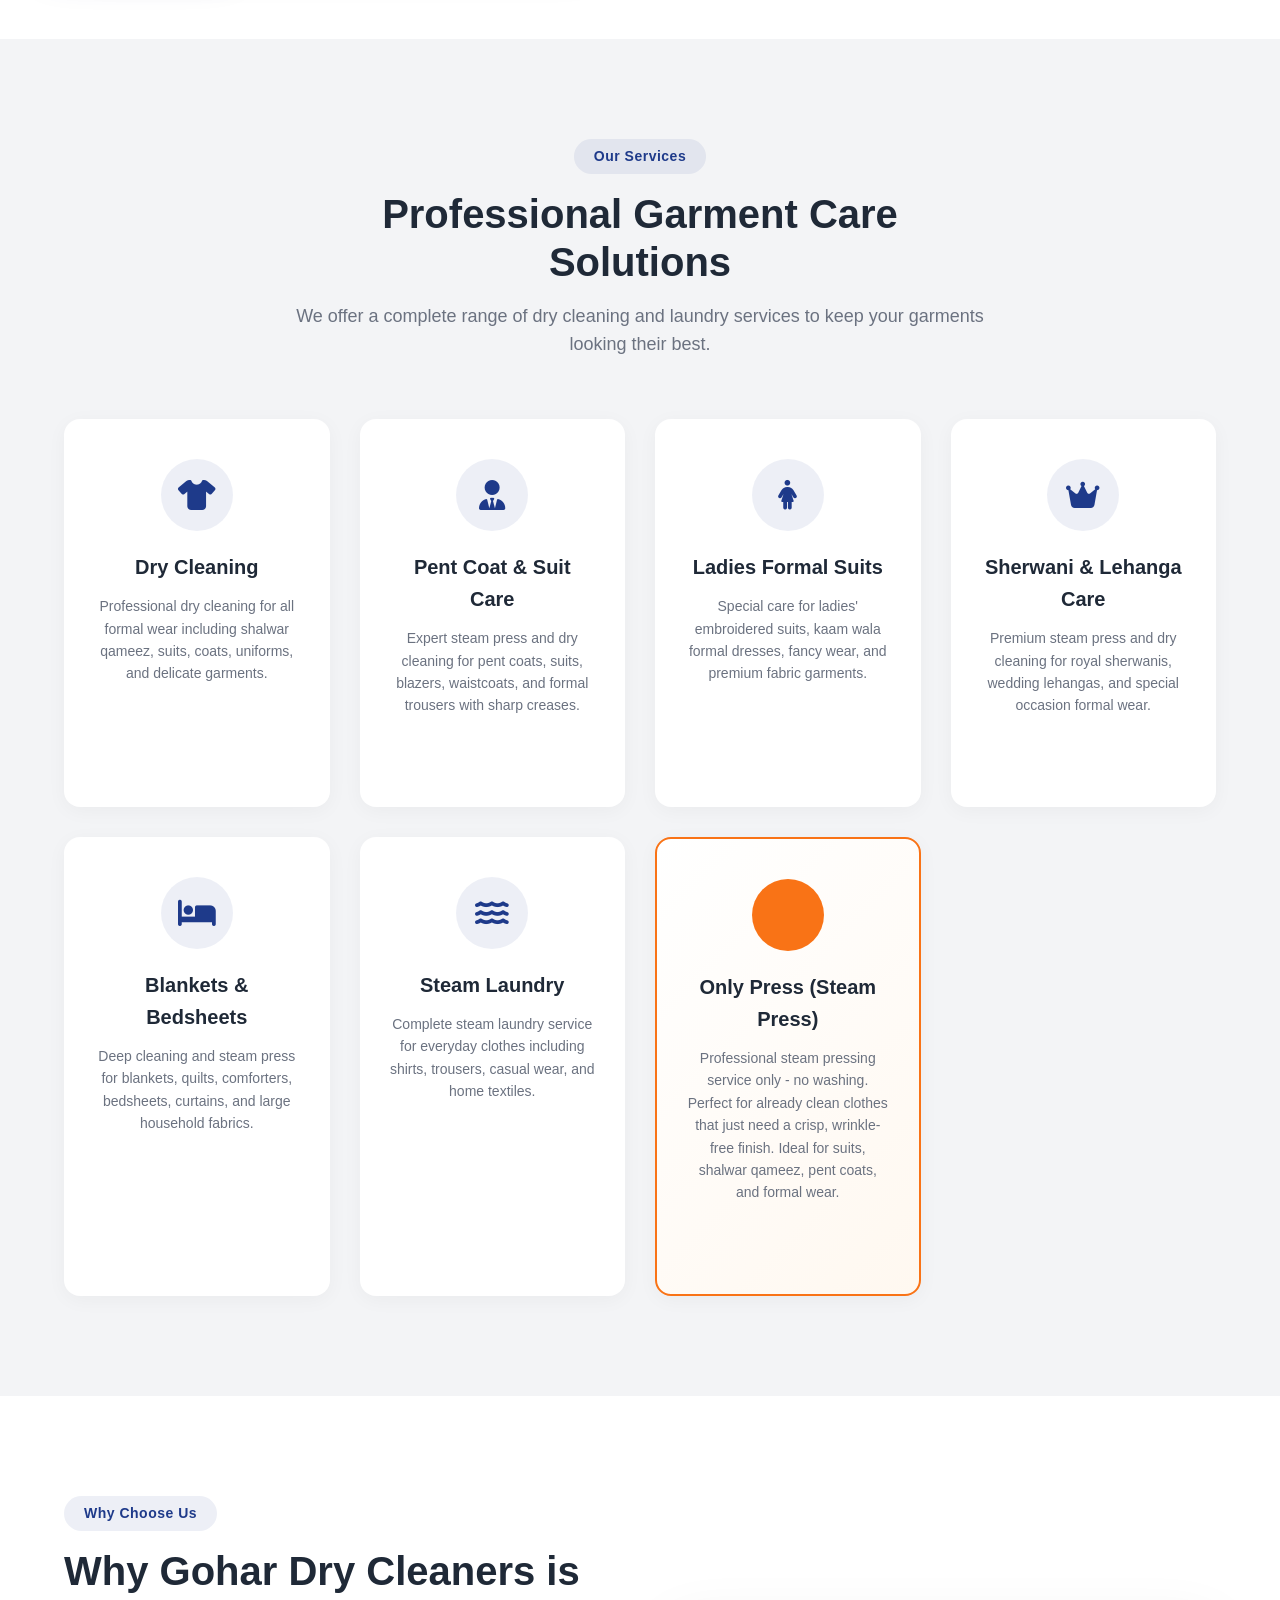
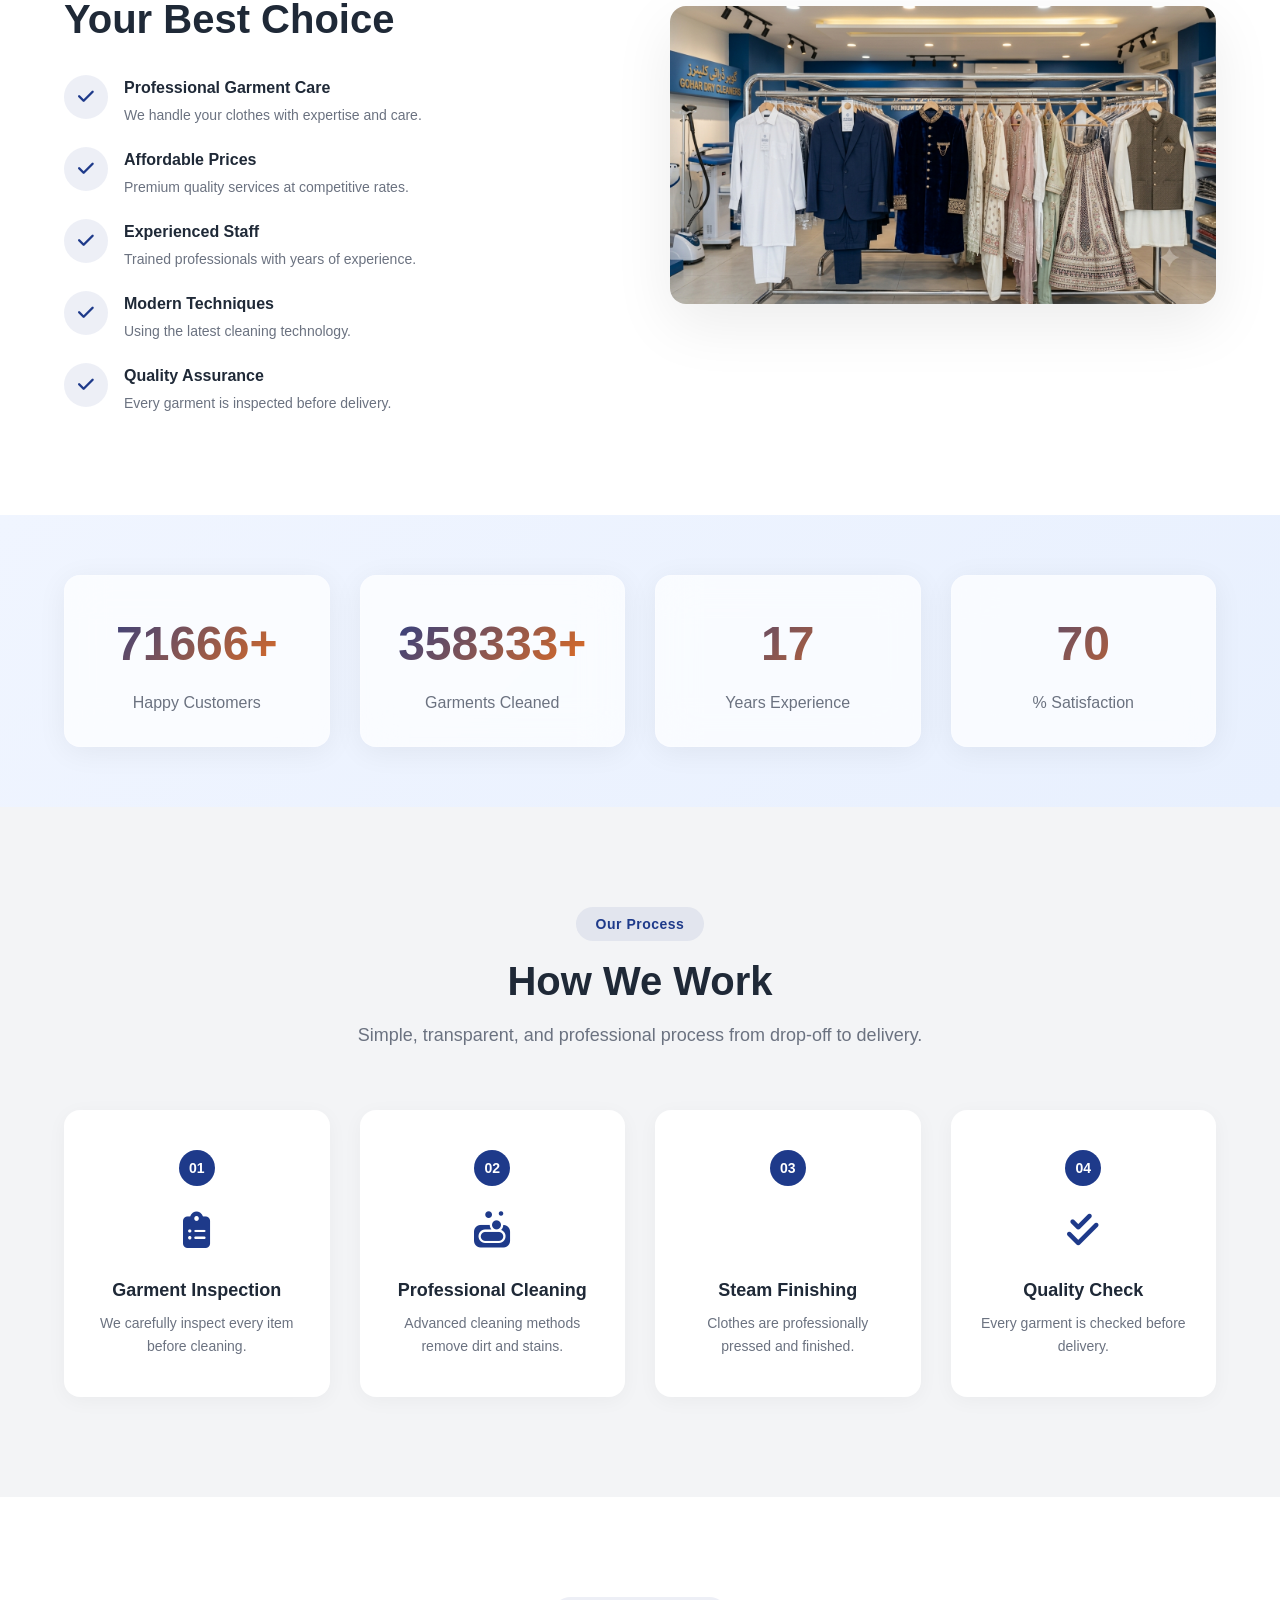
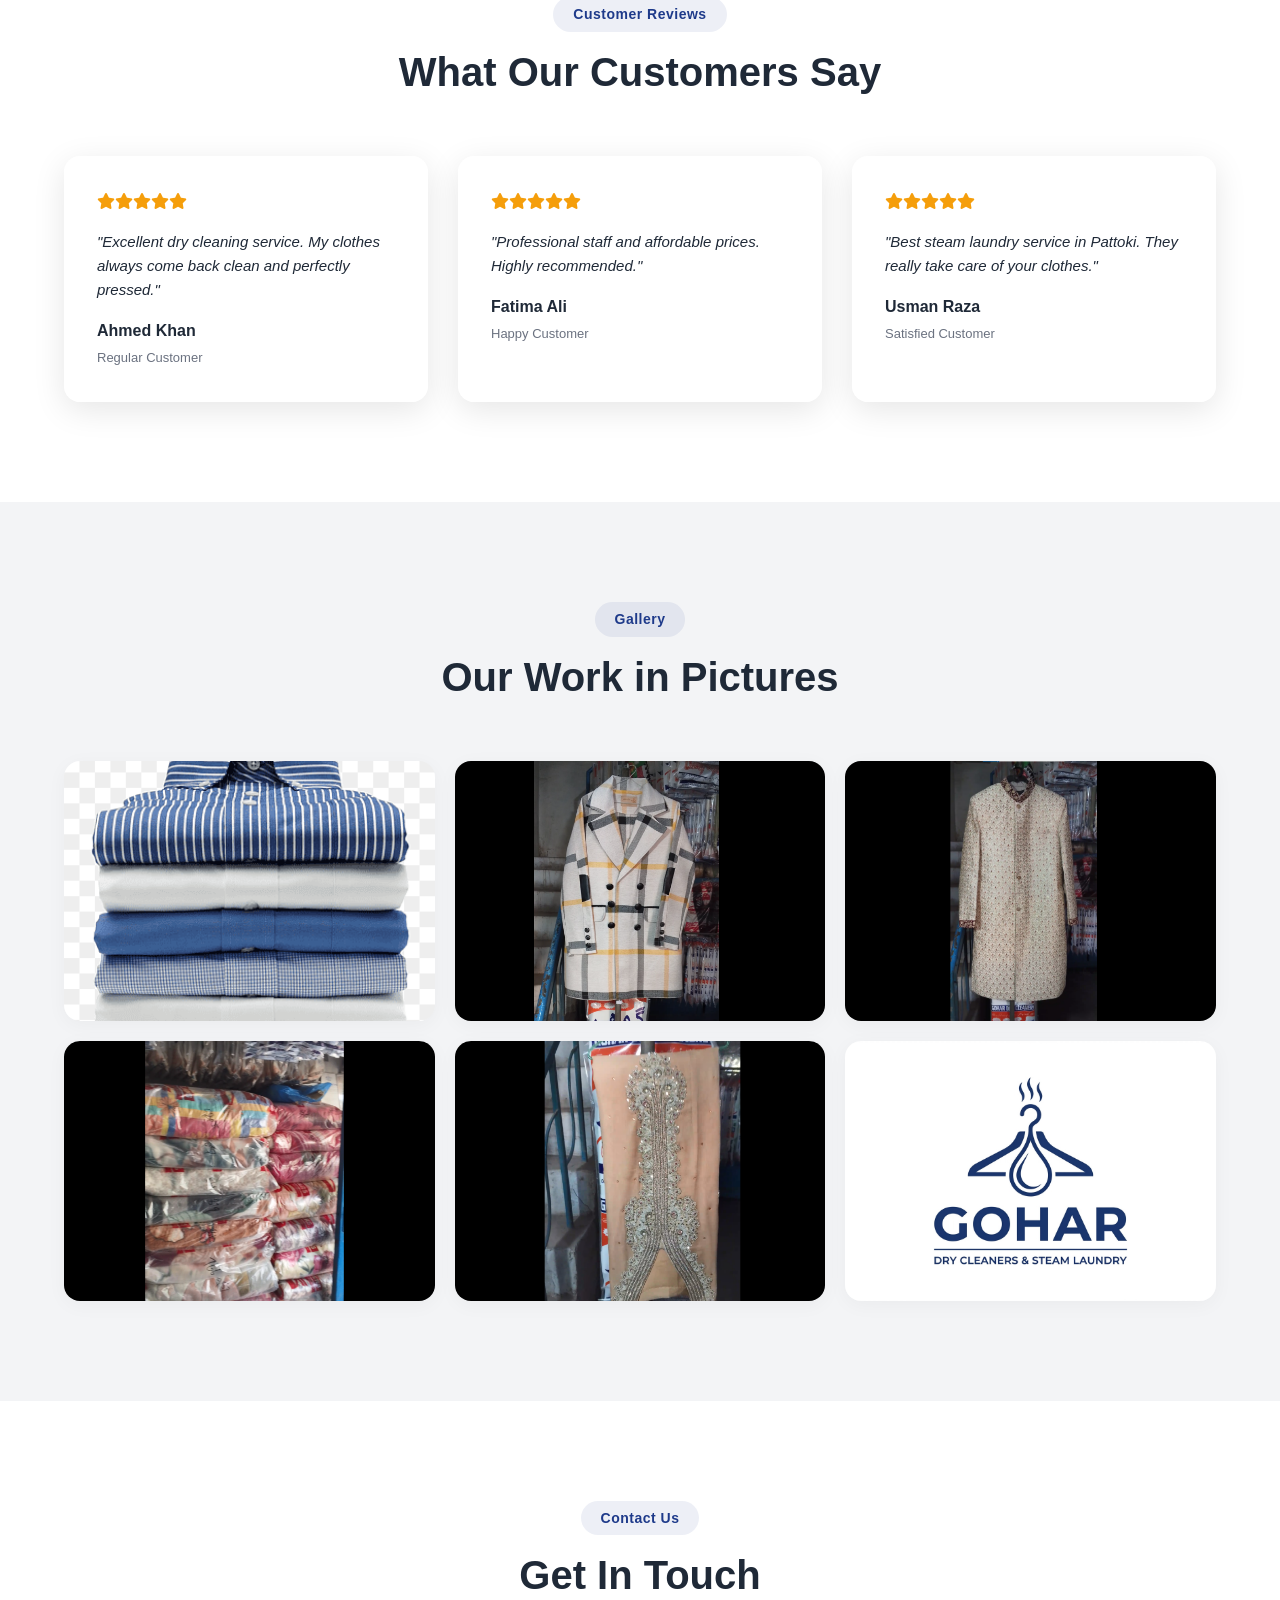
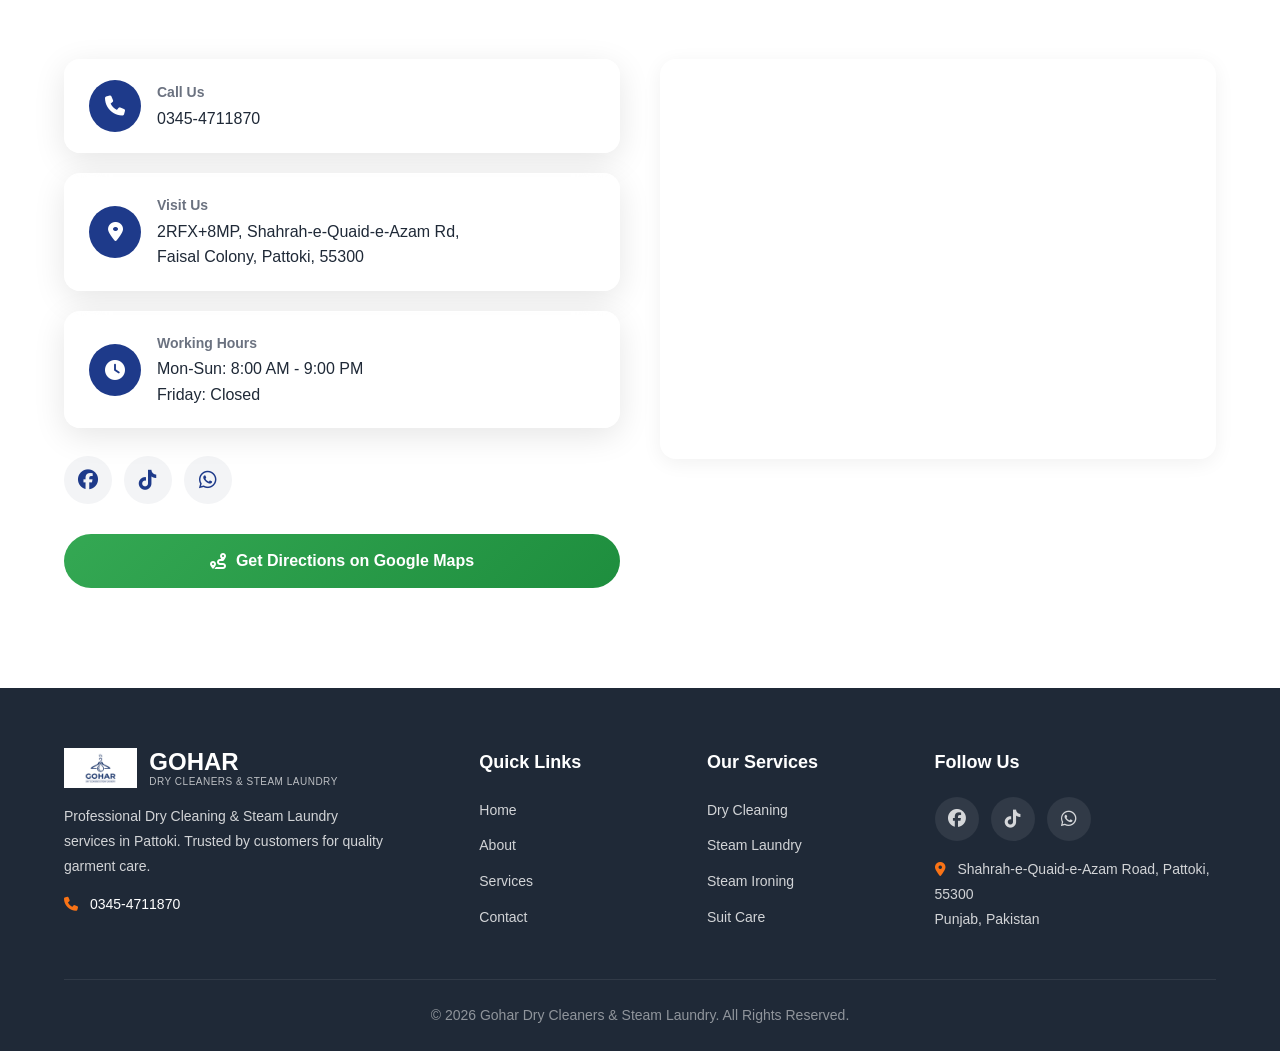
==== commit a6d686e6: "Update index.html" ====
--- a/index.html
+++ b/index.html
@@ -70,7 +70,7 @@
                     
                     <div class="hero-special-badge glass-card">
                         <i class="fas fa-crown"></i> 
-                        <span>PATTKI'S TRUSTED STEAM PRESS SPECIALISTS</span>
+                        <span>PATTOKI'S TRUSTED STEAM PRESS SPECIALISTS</span>
                         <i class="fas fa-crown"></i>
                     </div>
                     
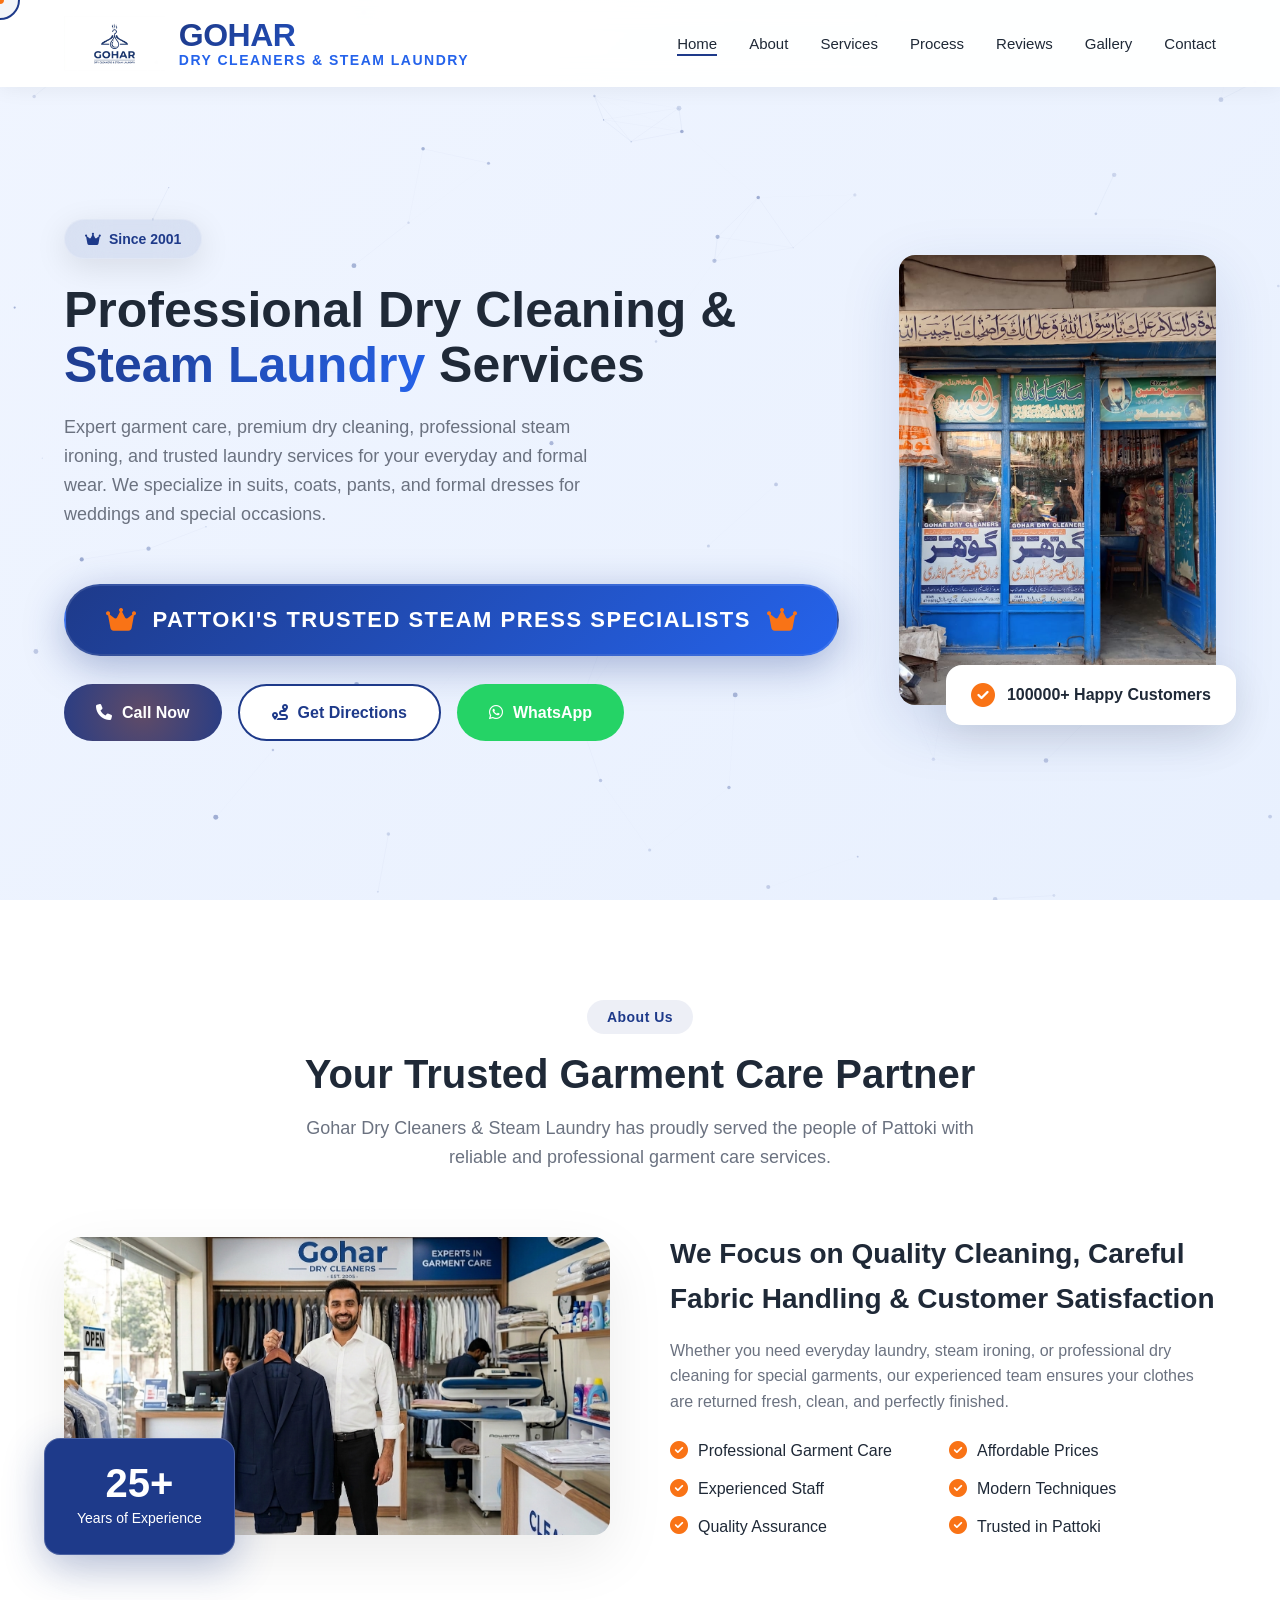
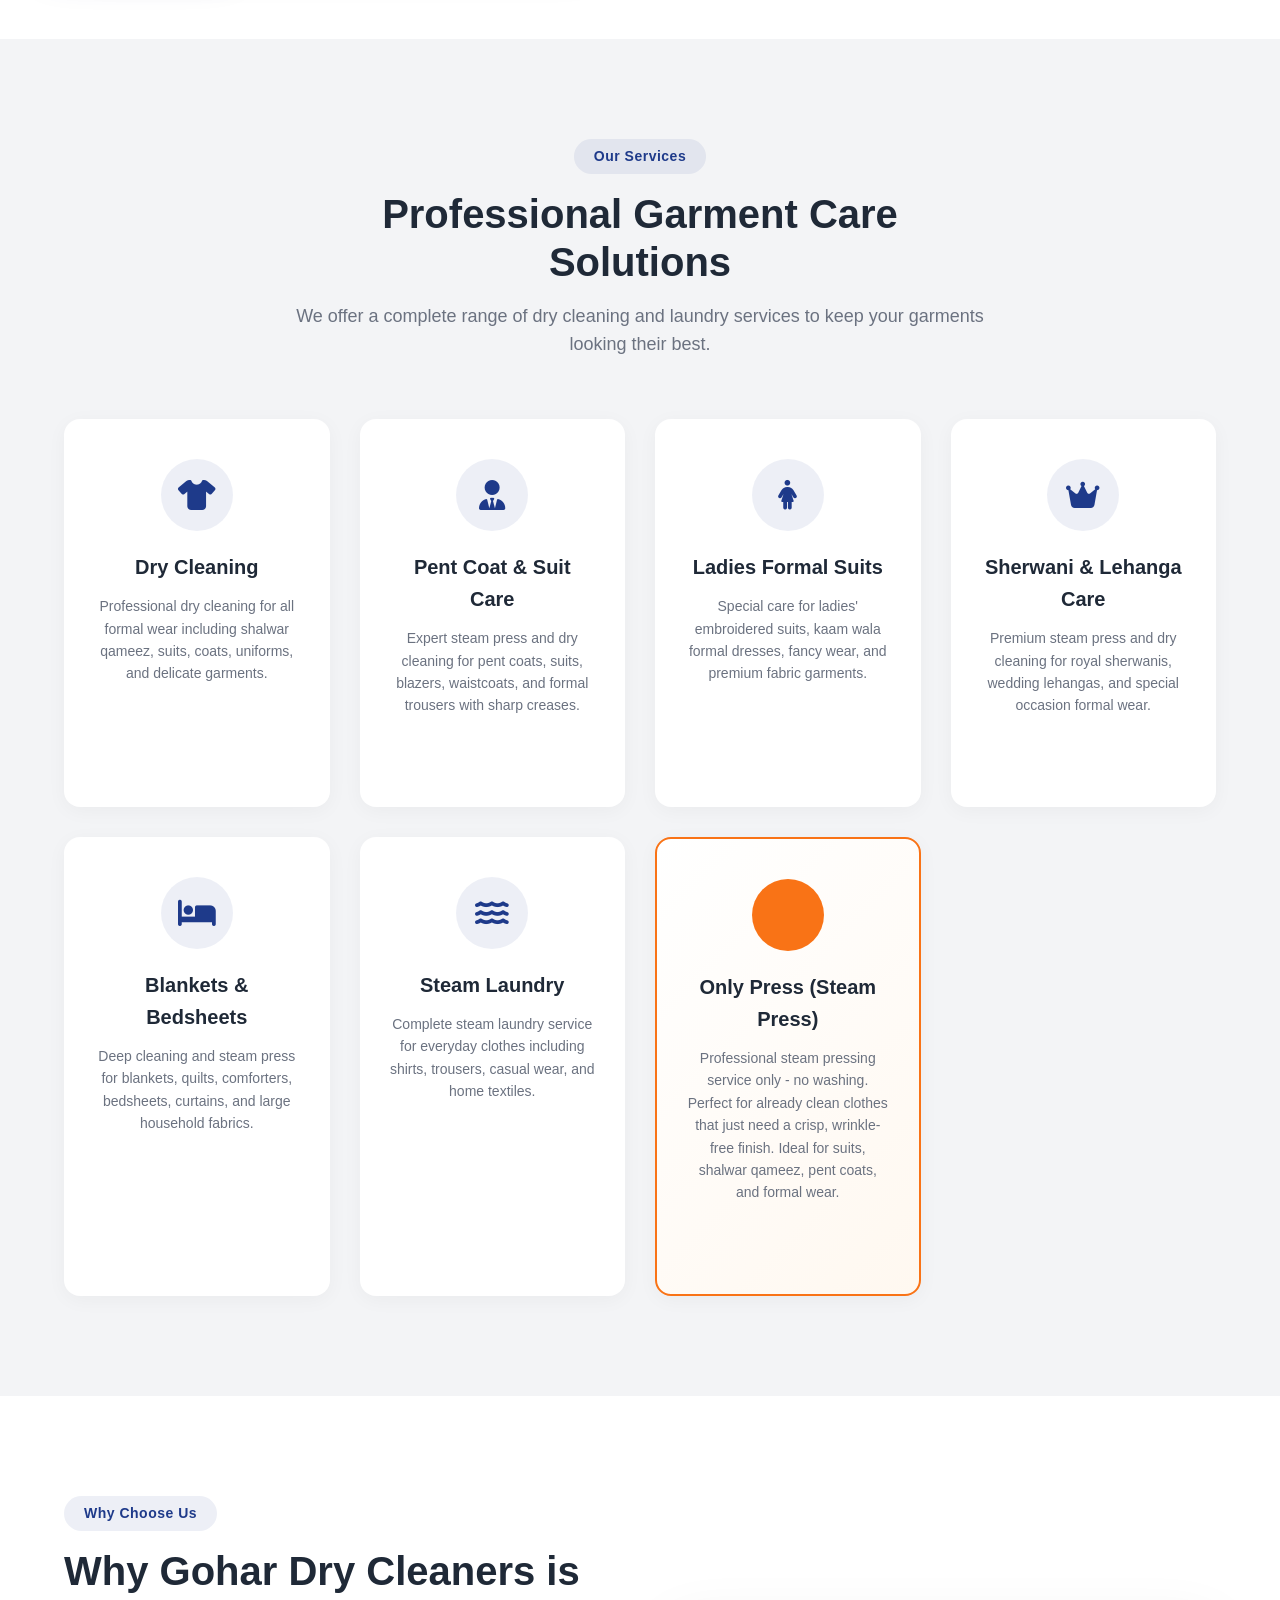
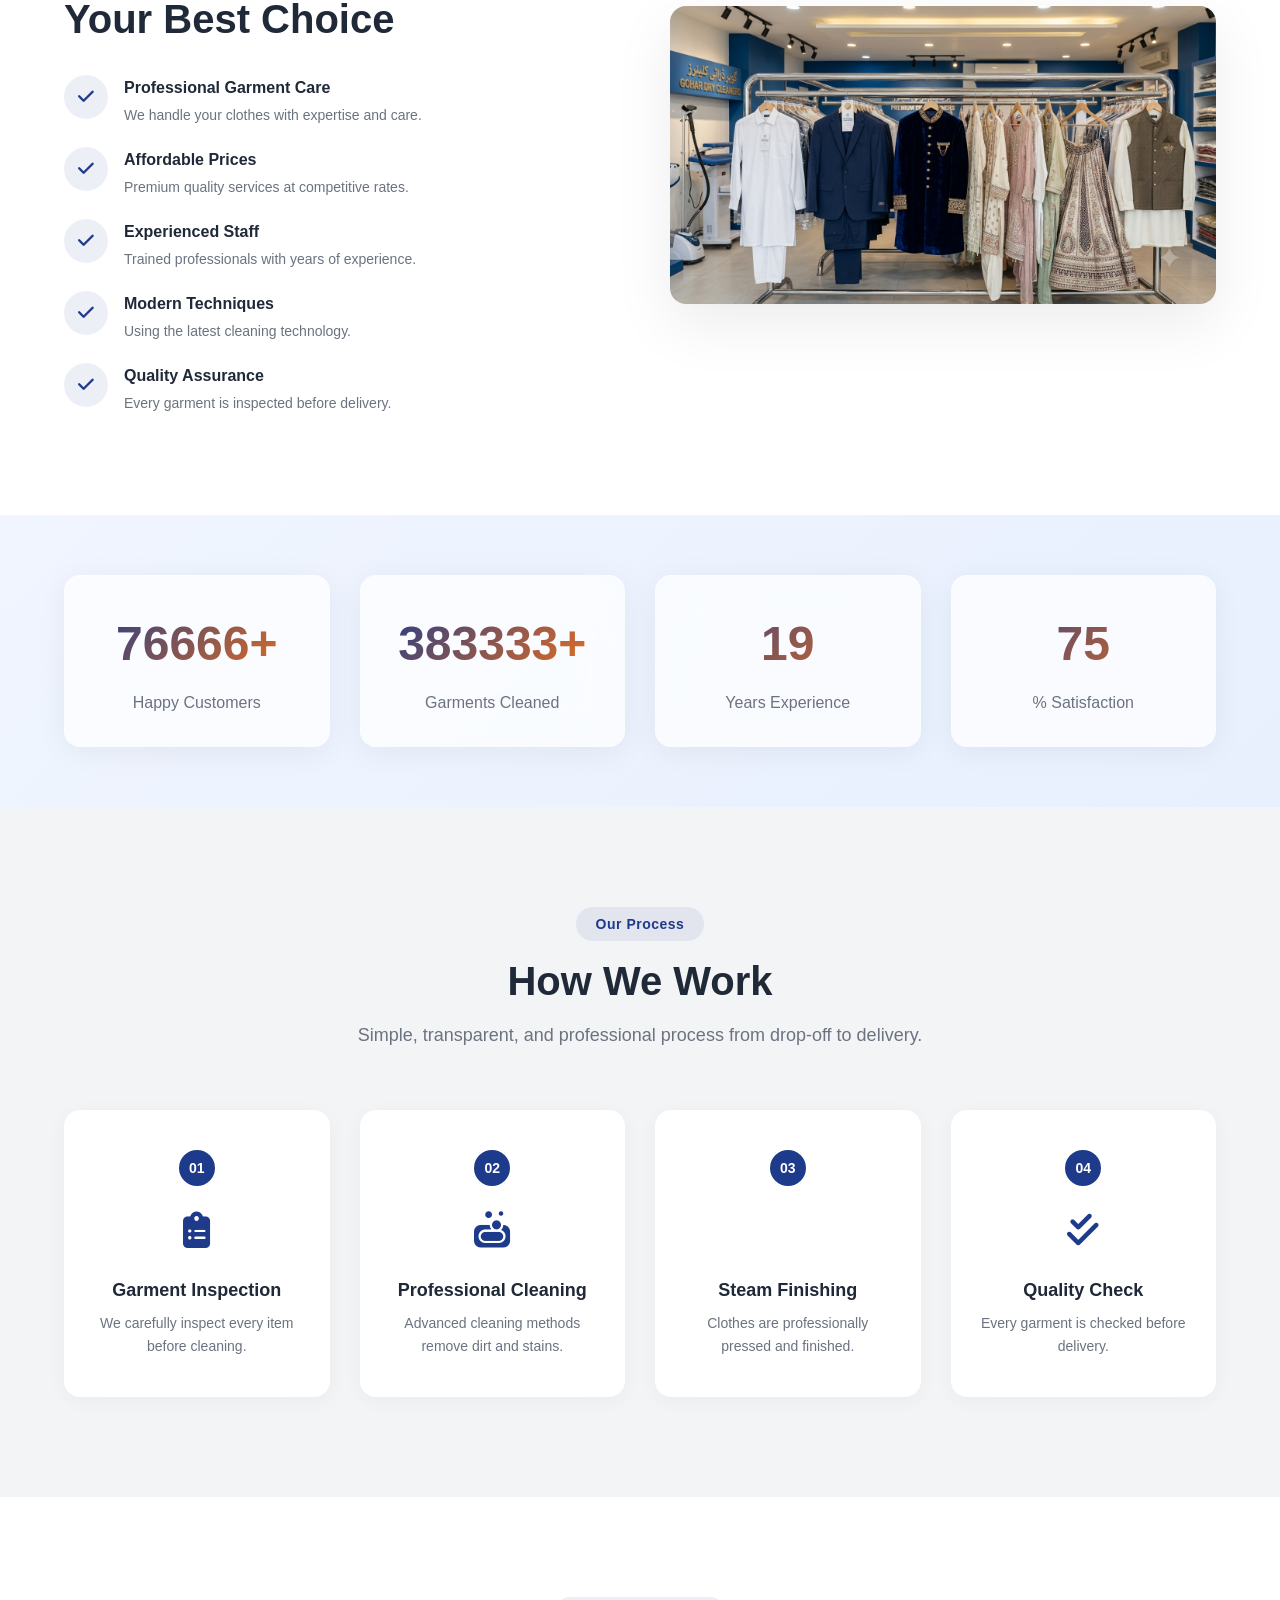
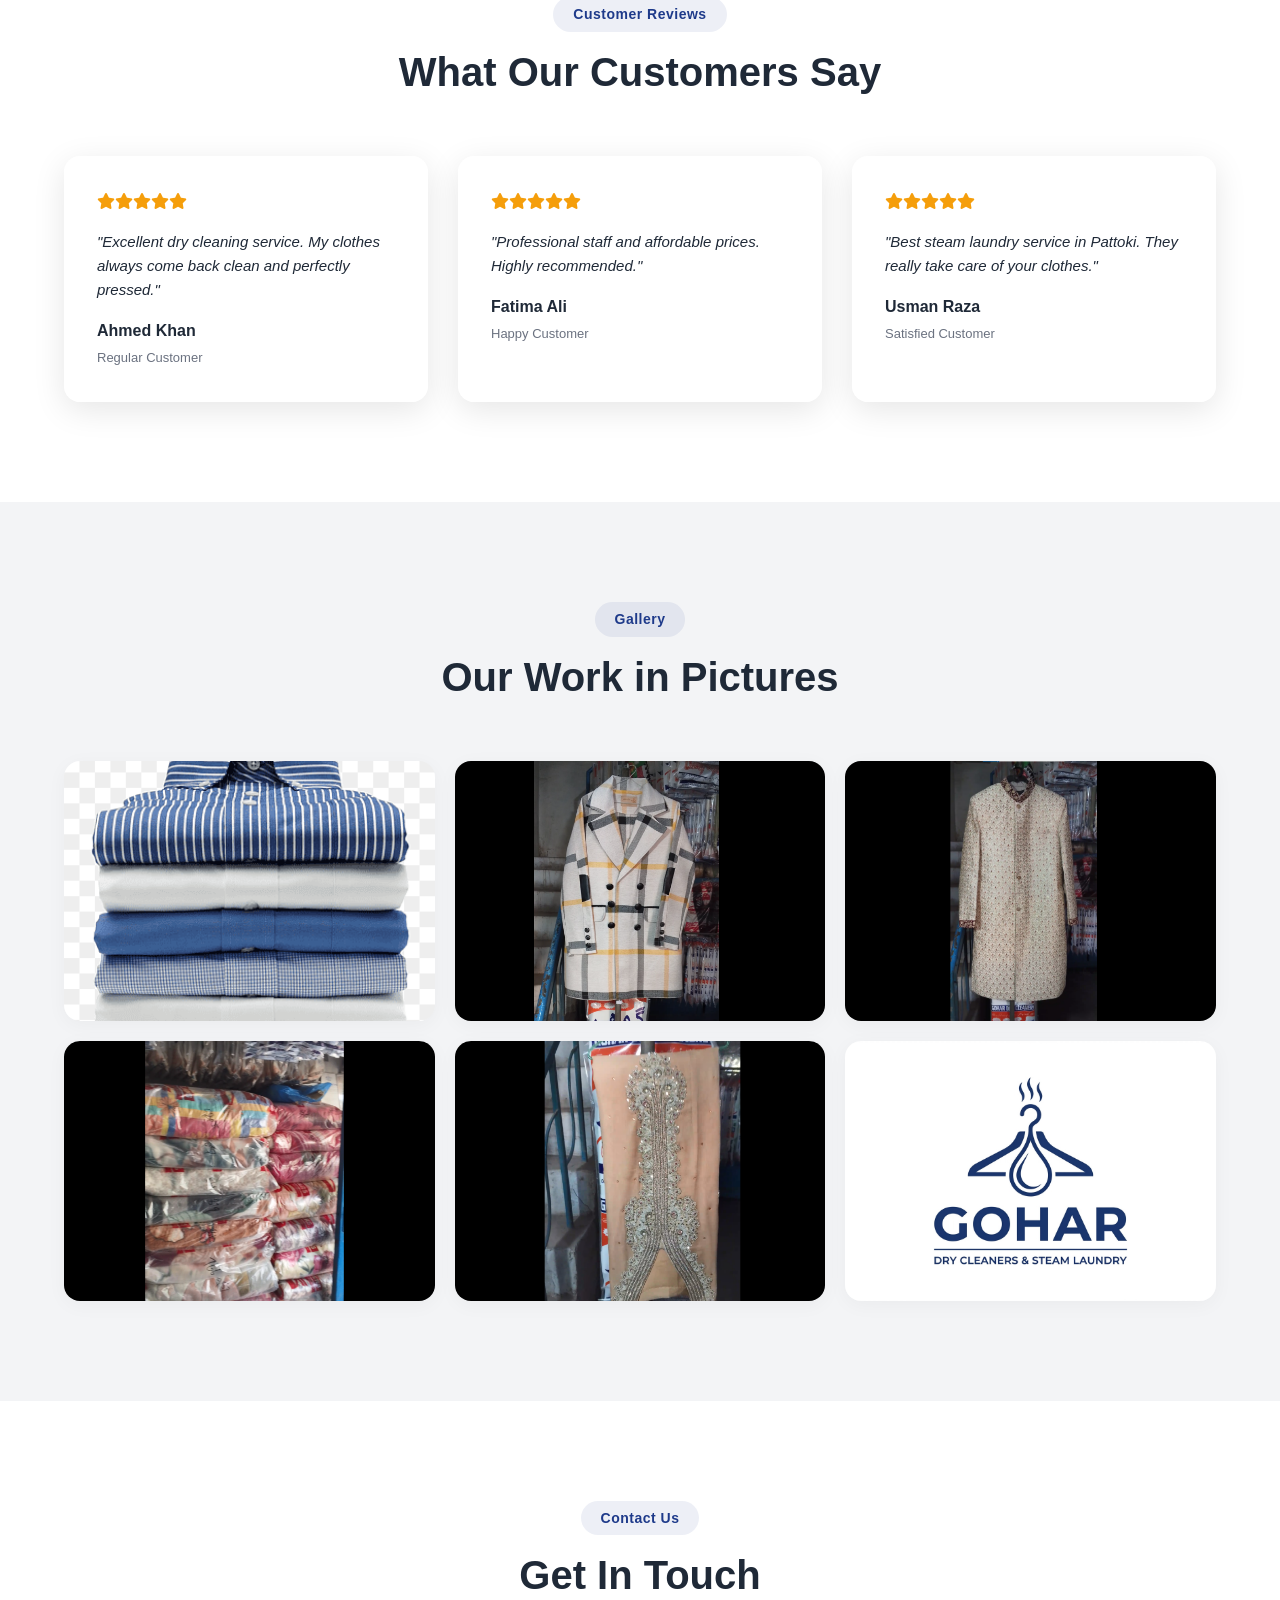
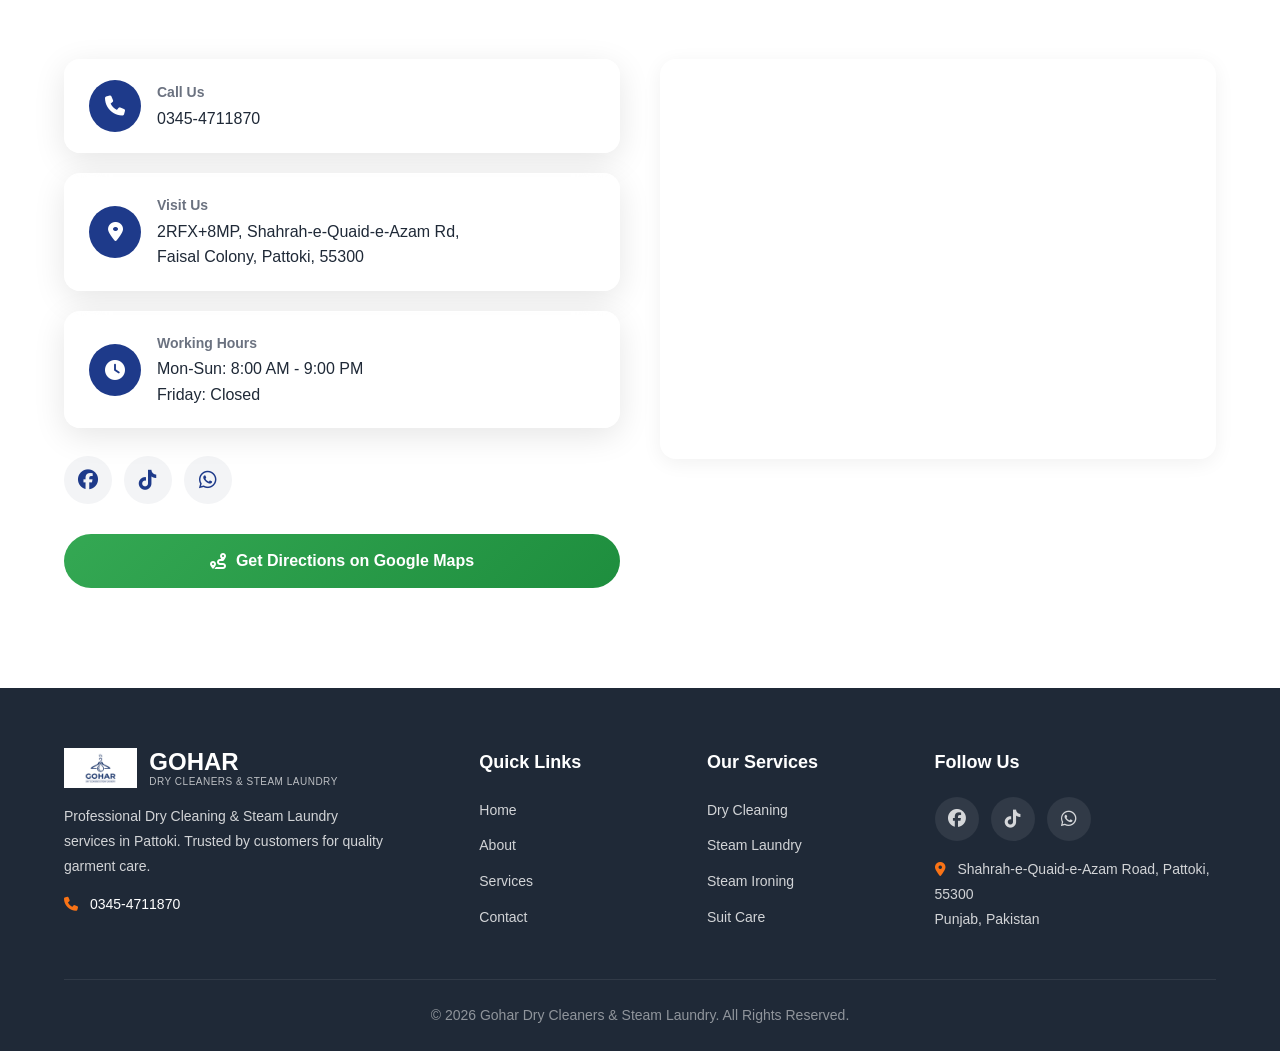
==== commit 9574109d: "Update index.html" ====
--- a/index.html
+++ b/index.html
@@ -13,6 +13,7 @@
     
     <!-- CSS -->
     <link rel="stylesheet" href="style.css" />
+    <meta name="google-site-verification" content="CSEJLxvZ17FKRW9z-lMQv7mb4sAQHWDActo-mBoidgc" />
 </head>
 <body>
 
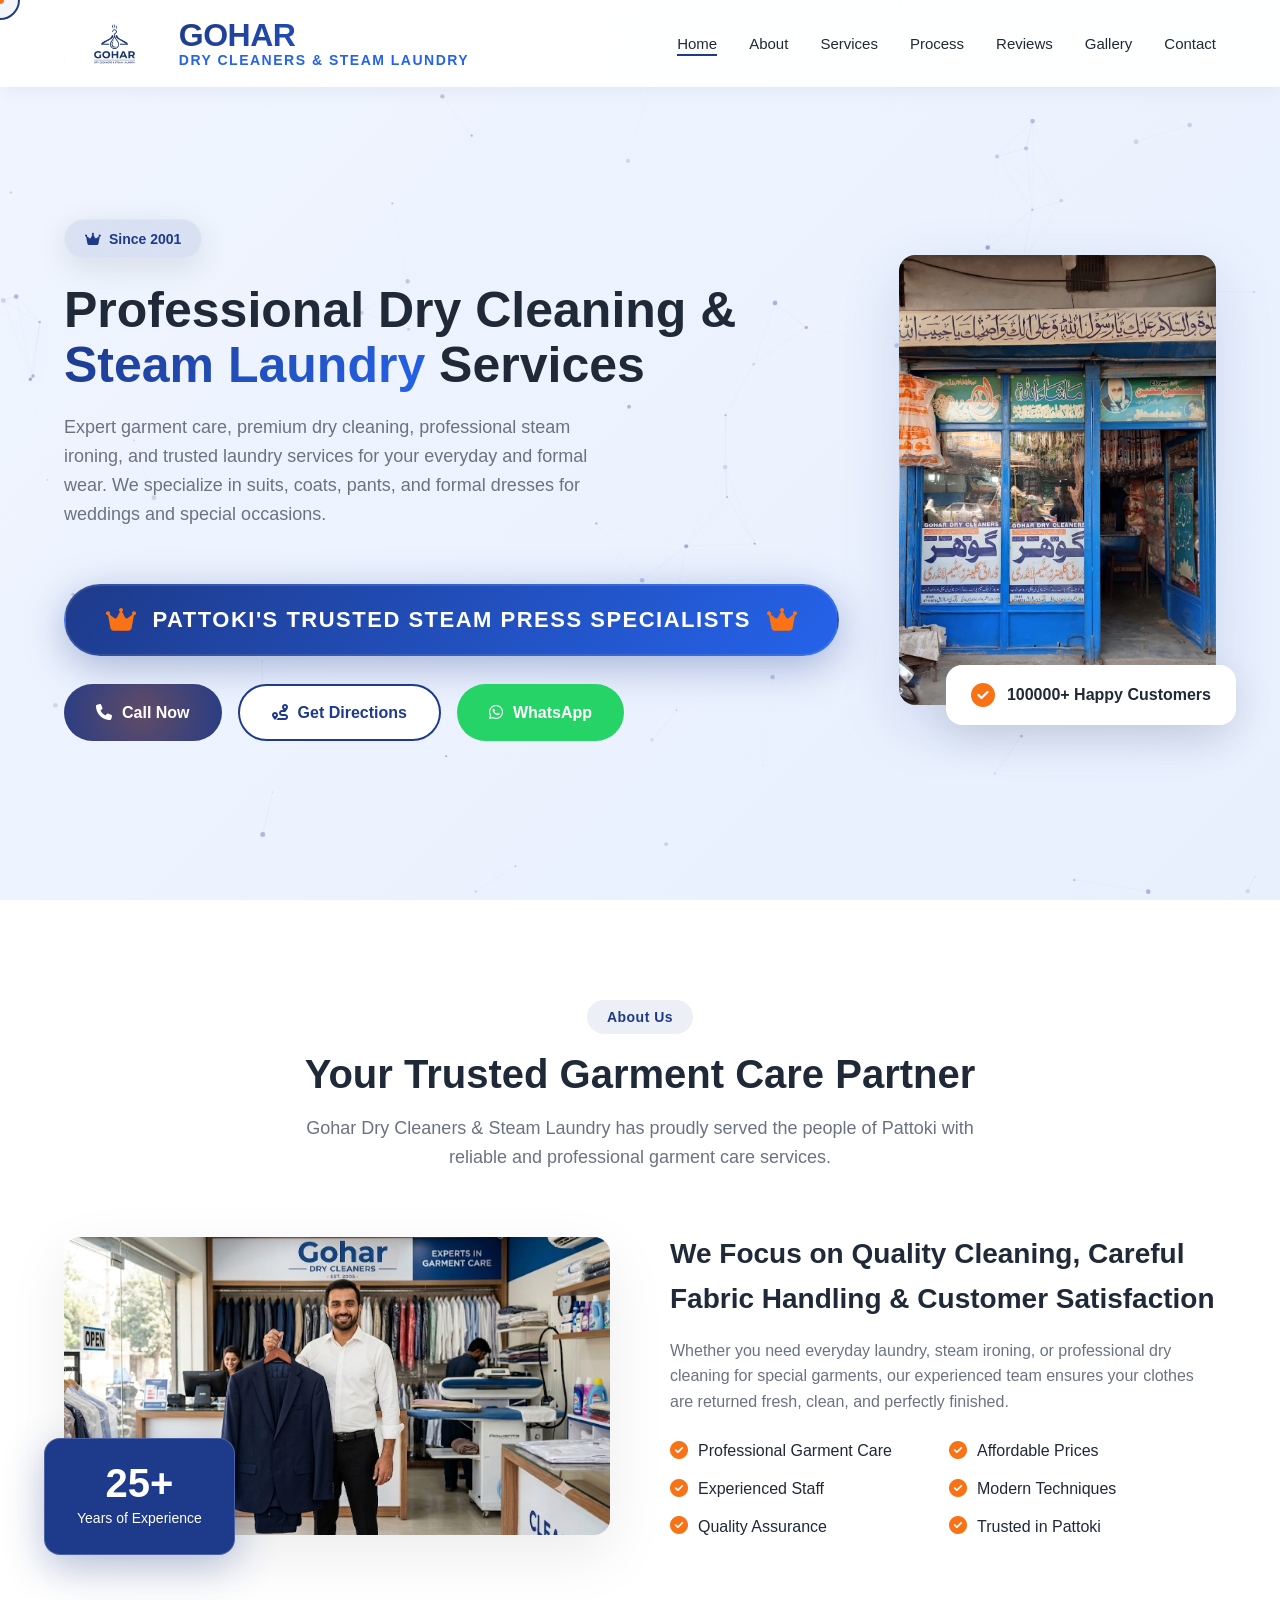
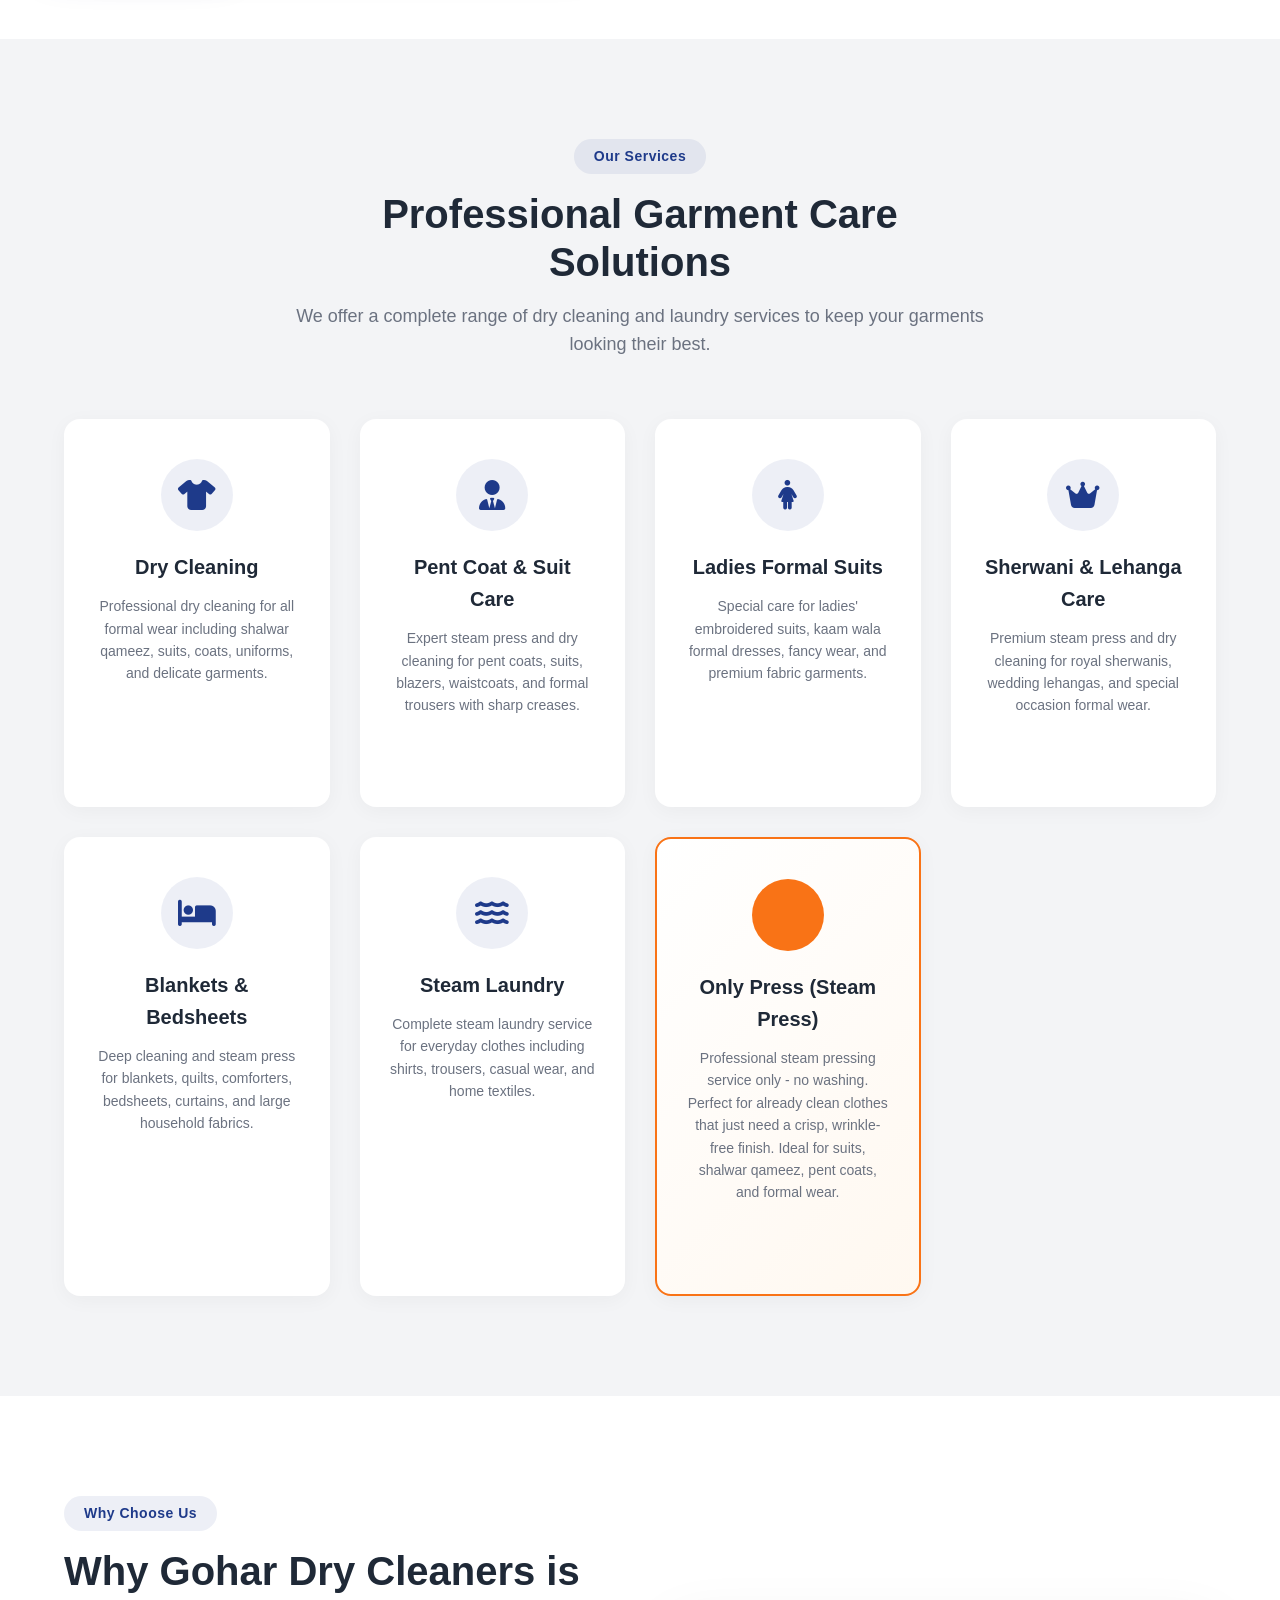
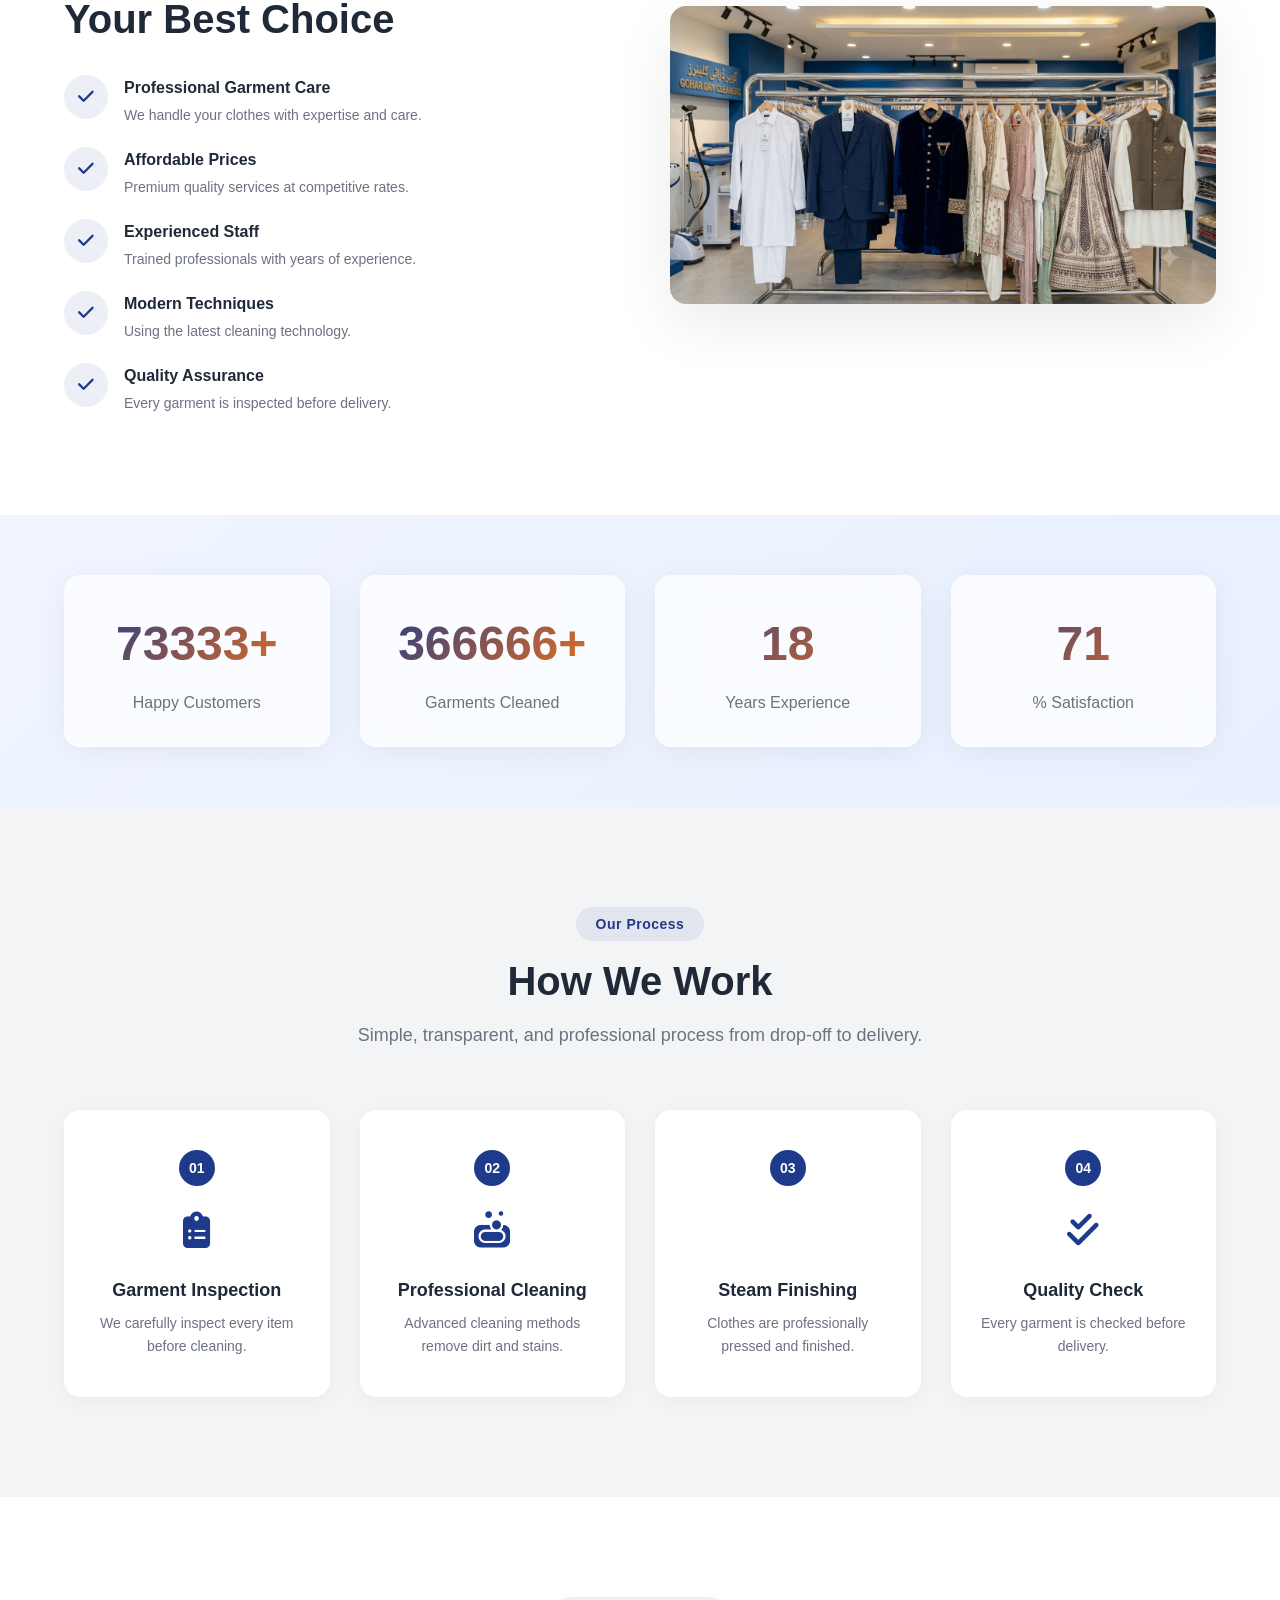
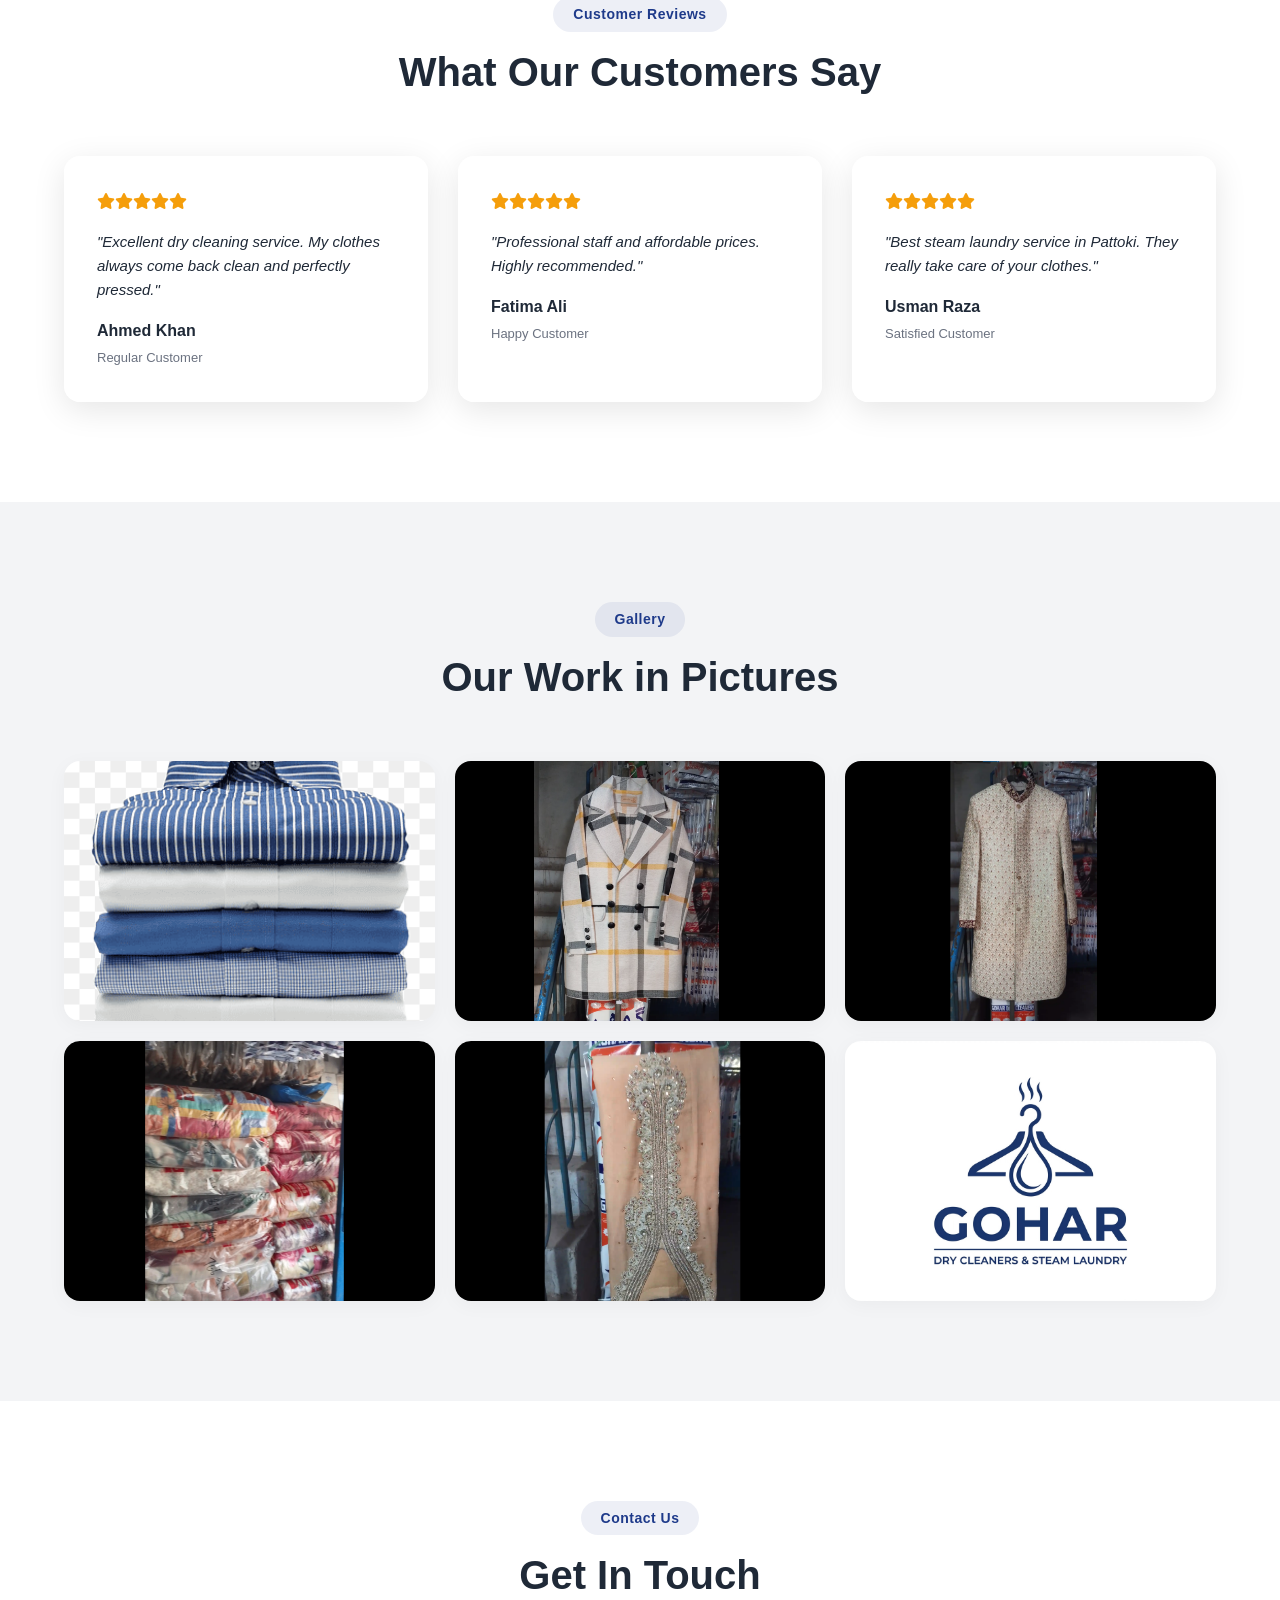
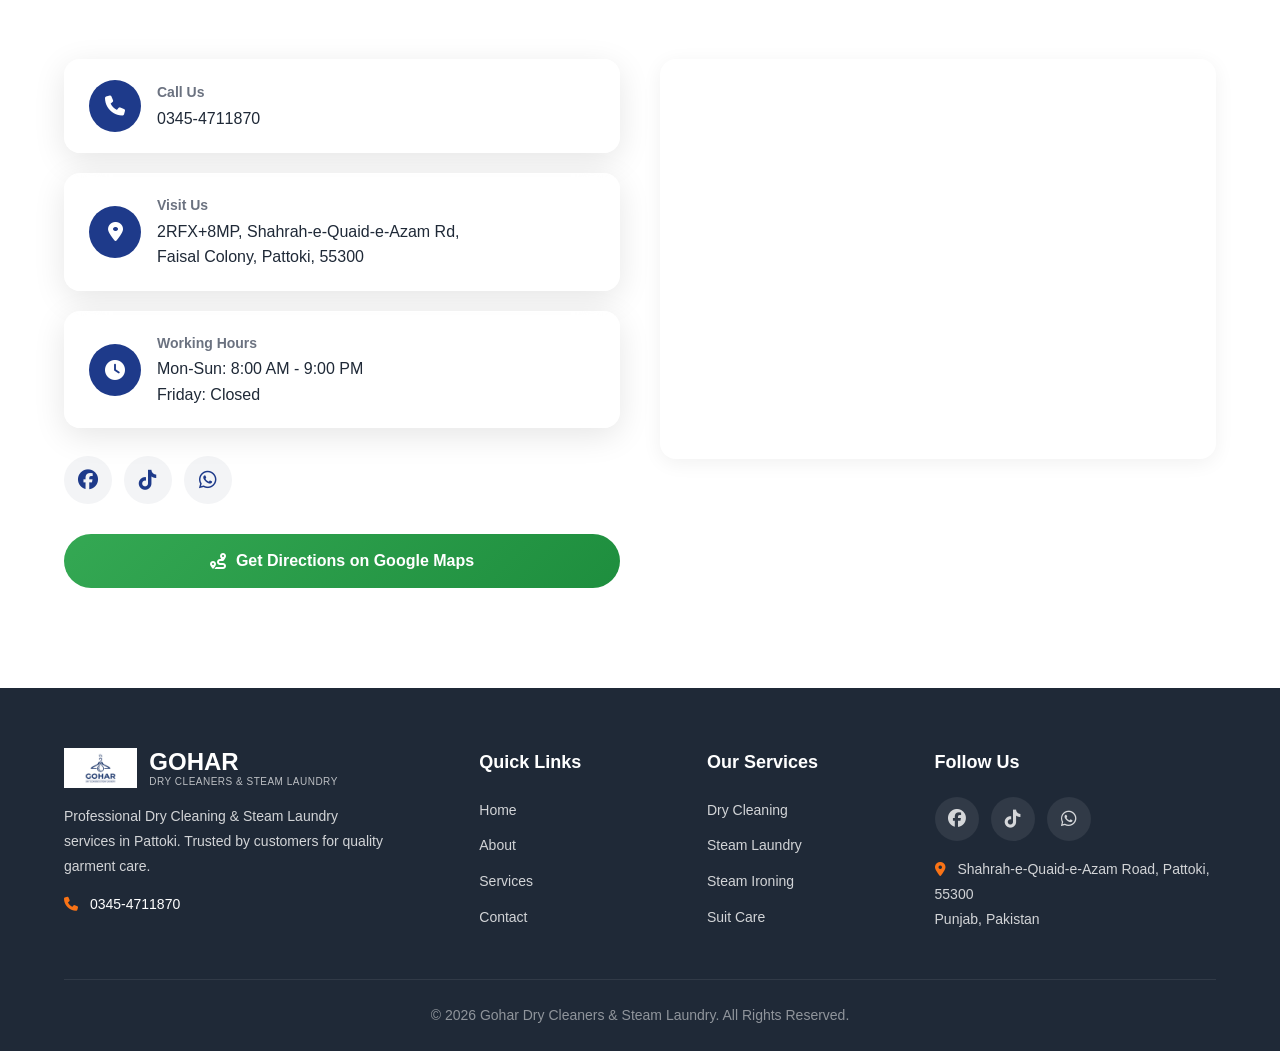
==== commit 38d929ab: "Update index.html" ====
--- a/index.html
+++ b/index.html
@@ -13,7 +13,6 @@
     
     <!-- CSS -->
     <link rel="stylesheet" href="style.css" />
-    <meta name="google-site-verification" content="CSEJLxvZ17FKRW9z-lMQv7mb4sAQHWDActo-mBoidgc" />
 </head>
 <body>
 
